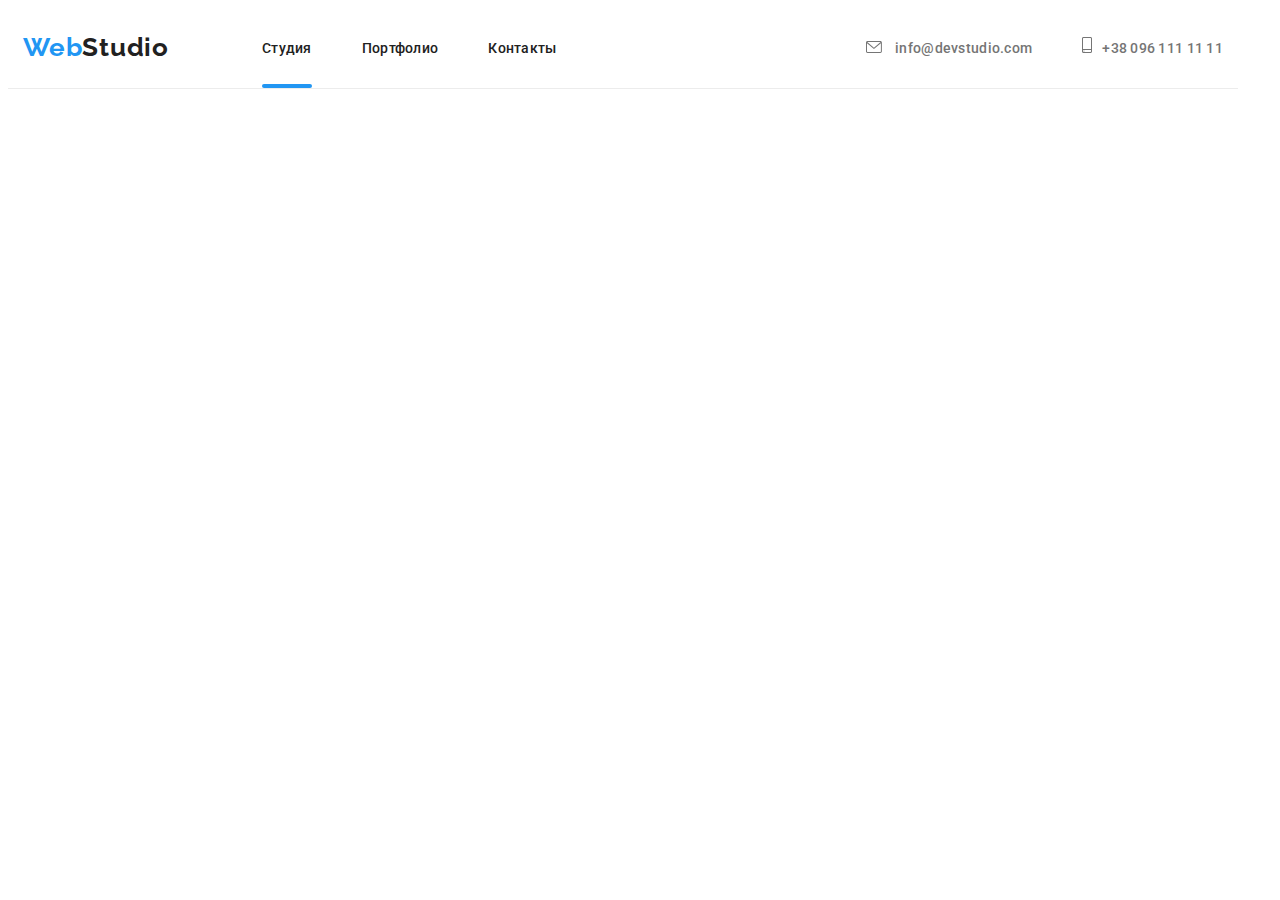
==== index.html @ 52b0031c "add" ====
<!DOCTYPE html>
<html lang="en">
<head>
    <meta charset="UTF-8">
    <meta http-equiv="X-UA-Compatible" content="IE=edge">
    <meta name="viewport" content="width=device-width, initial-scale=1.0">
    <title>Document</title>
    <link rel="preconnect" href="https://fonts.googleapis.com">
    <link rel="preconnect" href="https://fonts.gstatic.com" crossorigin>
    <link href="https://fonts.googleapis.com/css2?family=Raleway:wght@700&family=Roboto:wght@400;500;700;900&display=swap" rel="stylesheet">
    <link rel="stylesheet" href="https://cdnjs.cloudflare.com/ajax/libs/modern-normalize/1.1.0/modern-normalize.min.css" integrity="sha512-wpPYUAdjBVSE4KJnH1VR1HeZfpl1ub8YT/NKx4PuQ5NmX2tKuGu6U/JRp5y+Y8XG2tV+wKQpNHVUX03MfMFn9Q==" crossorigin="anonymous" referrerpolicy="no-referrer" />
    <link rel="stylesheet" href="./css/main.min.css">
</head>
<body>
    <div class="container"></div>
                <!--Шапка-->
    <header class="header">
        <div class="container header-container">
        <nav class="header-nav">
            <a href="./index.html" class="logo header-logo link">
               <span class="web">Web</span>Studio</a> 
            <ul class="list site-nav">
                <li class="site-nav__item">
                    <a class="site-nav__link link current" href="">Студия</a>
                </li>
                <li class="site-nav__item">
                    <a class="site-nav__link link" href="./portfolio.html">Портфолио</a>
                </li>
                <li class="site-nav__item">
                    <a class="site-nav__link link" href="">Контакты</a>
                </li>
            </ul>
        </nav>

<!-- START Mobile menu -->
        <button class="burger-btn" data-menu-open>
            <svg class="burger-icon">
                <use href="./images/sprite.svg#icon-burger-icon"></use>
            </svg>
        </button>

        <div class="mobile-menu" data-menu>
            <button class="close-btn" data-menu-close>
                <svg class="close-btn-icon">
                    <use href="./images/sprite.svg#close-icon"></use>
                </svg>
            </button>

        <div class="mobile-container">
            <div class="mobile">
                <ul class="mobile-menu-nav list">
                    <li class="mobile-menu-nav-item">
                        <a class="mobile-menu-nav-link" href="./index.html">Студия</a>
                    </li>
                    <li class="mobile-menu-nav-item">
                        <a class="mobile-menu-nav-link" href="./portfolio.html">Портфолио</a>
                    </li>
                    <li class="mobile-menu-nav-item">
                        <a class="mobile-menu-nav-link" href="#">Контакты</a>
                    </li>
                </ul>
            </div>

            <div class="mobile-contacts">
                <ul class="mobile-menu-contacts list">
                    <li class="mobile-menu-contacts-item">
                        <a class="mobile-menu-contacts-link" href="tel:+380961111111">+38 096 111 11 11</a>
                    </li>
                    <li class="mobile-menu-contacts-item">
                        <a class="mobile-menu-contacts-link-mail" href="mail:info@devstudio.com">info@devstudio.com</a>
                    </li>
                </ul>

                <ul class="social-mobile list">
                    <li class="social-mobile-item">
                        <a class="social-mobile-link" href="#">Instagram</a>
                    </li>
                    <li class="social-mobile-item">
                        <a class="social-mobile-link" href="#">Twitter</a>
                    </li>
                    <li class="social-mobile-item">
                        <a class="social-mobile-link" href="#">Facebook</a>
                    </li>
                    <li class="social-mobile-item">
                        <a class="social-mobile-link" href="#">LinkedIn</a>
                    </li>
                </ul>
            </div>

        </div>

        </div>
<!-- END Mobile menu -->

            <ul class="list site-nav header-connect">
                <li class="site-nav__item">
                    <a class="header-site__link link" href="info@devstudio.com">
                        <svg class="contact-nav__icon" width="16" height="12">
                            <use href="./images/sprite.svg#icon-envelopehover"></use>
                        </svg> info@devstudio.com
                    </a>
                </li>
                <li class="site-nav__item">
                    <a class="header-tel__link link" href="tel:+380961111111">
                        <svg class="contact-nav__icon" width="10" height="16">
                            <use href="./images/sprite.svg#icon-smartphone"></use>
                        </svg>+38 096 111 11 11
                    </a>
                </li>
            </ul>   
        </div>
    </header>
    <main>
                <!--Заголовок-->
    <!-- <section class="hero">
        <div class="container">
            <h1 class="hero-title">Эффективные решения <br> для вашего бизнеса</h1>
            <button class="button hero-btn" data-modal-open type="button">Заказать услугу</button>
        </div>
        </section> -->
                <!--Описание чем занимаемся-->
    <!-- <section class="about">
        <div class="container">
        <ul class="about-list list">
            <li class="about-item">
                <div class="about-icon">
                    <svg class="about-icons" width="70" height="70">
                        <use
                            href="./images/sprite.svg#icon-antenna">
                        </use>
                    </svg>
                    </div>
                <h3 class="third-title">Внимание к деталям</h3>
                <p class="about-text">Идейные соображения, а также начало повседневной работы по формированию позиции.</p>
            </li>
            <li class="about-item">
                <div class="about-icon">
                    <svg class="about-icons" width="70" height="70">
                        <use
                            href="./images/sprite.svg#icon-clock">
                        </use>
                    </svg>
                    </div>
                <h3 class="third-title">Пунктуальность</h3>
                <p class="about-text">Задача организации, в особенности же рамки и место обучения кадров влечет за собой.</p>
            </li>
            <li class="about-item">
                <div class="about-icon">
                    <svg class="about-icons" width="70" height="70">
                        <use
                            href="./images/sprite.svg#icon-diagram">
                        </use>
                    </svg>
                    </div>
                <h3 class="third-title">Планирование</h3>
                <p class="about-text">Равным образом консультация с широким активом в значительной степени обуславливает.</p>
            </li>
            <li class="about-item">
                <div class="about-icon">
                    <svg class="about-icons" width="70" height="70">
                        <use
                            href="./images/sprite.svg#icon-astronaut">
                        </use>
                    </svg>
                    </div>
                <h3 class="third-title">Современные технологии</h3>
                <p class="about-text">Значимость этих проблем настолько очевидна, что реализация плановых заданий.</p>
            </li>
        </ul>
        </div>
    </section> -->
                <!--Фото чем занимаемся-->
    <!-- <section class="work-foto list">
        <div class="container">
        <h2 class="title">Чем мы занимаемся</h2>
        <ul class="title-list list">
            <li class="title-item">
                <div class="title-text-wrap">
                <img src="./images/img.png" alt="верстка" width="370"/>
                    <p class="title-text">Десктопные приложения</p>
                </div>
            </li>
            <li class="title-item">
                <div class="title-text-wrap">
                <img src="./images/img-1.png" alt="Телефон" width="370"/>
                    <p class="title-text">Мобильные приложения</p>
             </div>
            </li>
            <li class="title-item">
                <div class="title-text-wrap">
                <img src="./images/img-2.png" alt="Палітра" width="370"/>
                    <p class="title-text">Дизайнерские решения</p>
                </div>
            </li>
        </ul>
        </div>
    </section> -->
                <!--Наша команда-->
    <!-- <section class="section-command list">
        <div class="container">
        <h2 class="title-command">Наша команда</h2>
        <ul class="title-list-command list">
            <li class="command-item">
                <img src="./images/foto-Igor.jpg" alt="Igor" width="270"/>
                <div class="command-item-desciption">
                <h3 class="name">Игорь Демьяненко</h3>
                <p class="speciality">Product Designer</p>
                <ul class="command-social list social-list">
                    <li class="social-item">
                        <a href="" class="social-link">
                            <svg class="social-icon" width="20" height="20">
                                <use
                                    href="./images/sprite.svg#icon-instagram">
                                </use>
                            </svg>
                        </a>
                    </li>
                    <li class="social-item">
                        <a href="" class="social-link">
                            <svg class="social-icon" width="20" height="20">
                                <use
                                    href="./images/sprite.svg#icon-twitter">
                                </use>
                            </svg>
                        </a>
                    </li>
                    <li class="social-item">
                        <a href="" class="social-link">
                            <svg class="social-icon" width="20" height="20">
                                <use
                                    href="./images/sprite.svg#icon-facebook">
                                </use>
                            </svg>
                        </a>
                    </li>
                    <li class="social-item">
                        <a href="" class="social-link">
                            <svg class="social-icon" width="20" height="20">
                                <use
                                    href="./images/sprite.svg#icon-linkedin">
                                </use>
                            </svg>
                        </a>
                    </li>
                </ul>
                </div>
            </li>
            <li class="command-item">
                <img src="./images/foto-Olga.jpg" alt="Olga" width="270"/>
                <div class="command-item-desciption">
                <h3 class="name">Ольга Репина</h3>
                <p class="speciality">Frontend Developer</p>
                <ul class="command-social list social-list">
                    <li class="social-item">
                        <a href="" class="social-link">
                            <svg class="social-icon" width="20" height="20">
                                <use
                                    href="./images/sprite.svg#icon-instagram">
                                </use>
                            </svg>
                        </a>
                    </li>
                    <li class="social-item">
                        <a href="" class="social-link">
                            <svg class="social-icon" width="20" height="20">
                                <use
                                    href="./images/sprite.svg#icon-twitter">
                                </use>
                            </svg>
                        </a>
                    </li>
                    <li class="social-item">
                        <a href="" class="social-link">
                            <svg class="social-icon" width="20" height="20">
                                <use
                                    href="./images/sprite.svg#icon-facebook">
                                </use>
                            </svg>
                        </a>
                    </li>
                    <li class="social-item">
                        <a href="" class="social-link">
                            <svg class="social-icon" width="20" height="20">
                                <use
                                    href="./images/sprite.svg#icon-linkedin">
                                </use>
                            </svg>
                        </a>
                    </li>
                </ul>
                </div>
            </li>
            <li class="command-item">
                <img src="./images/foto-Nikolai.jpg" alt="Nikolai" width="270"/>
                <div class="command-item-desciption">
                <h3 class="name">Николай Тарасов</h3>
                <p class="speciality">Marketing</p>
                <ul class="command-social list social-list">
                    <li class="social-item">
                        <a href="" class="social-link">
                            <svg class="social-icon" width="20" height="20">
                                <use
                                    href="./images/sprite.svg#icon-instagram">
                                </use>
                            </svg>
                        </a>
                    </li>
                    <li class="social-item">
                        <a href="" class="social-link">
                            <svg class="social-icon" width="20" height="20">
                                <use
                                    href="./images/sprite.svg#icon-twitter">
                                </use>
                            </svg>
                        </a>
                    </li>
                    <li class="social-item">
                        <a href="" class="social-link">
                            <svg class="social-icon" width="20" height="20">
                                <use
                                    href="./images/sprite.svg#icon-facebook">
                                </use>
                            </svg>
                        </a>
                    </li>
                    <li class="social-item">
                        <a href="" class="social-link">
                            <svg class="social-icon" width="20" height="20">
                                <use
                                    href="./images/sprite.svg#icon-linkedin">
                                </use>
                            </svg>
                        </a>
                    </li>
                </ul>
                </div>
            </li>
            <li class="command-item">
                <img src="./images/foto-Mikhail.jpg" alt="Mikhail" width="270"/>
                <div class="command-item-desciption">
                <h3 class="name">Михаил Ермаков</h3>
                <p class="speciality">UI Designer</p>
                <ul class="command-social list social-list">
                    <li class="social-item">
                        <a href="" class="social-link">
                            <svg class="social-icon" width="20" height="20">
                                <use
                                    href="./images/sprite.svg#icon-instagram">
                                </use>
                            </svg>
                        </a>
                    </li>
                    <li class="social-item">
                        <a href="" class="social-link">
                            <svg class="social-icon" width="20" height="20">
                                <use
                                    href="./images/sprite.svg#icon-twitter">
                                </use>
                            </svg>
                        </a>
                    </li>
                    <li class="social-item">
                        <a href="" class="social-link">
                            <svg class="social-icon" width="20" height="20">
                                <use
                                    href="./images/sprite.svg#icon-facebook">
                                </use>
                            </svg>
                        </a>
                    </li>
                    <li class="social-item">
                        <a href="" class="social-link">
                            <svg class="social-icon" width="20" height="20">
                                <use
                                    href="./images/sprite.svg#icon-linkedin">
                                </use>
                            </svg>
                        </a>
                    </li>
                </ul>
                </div>
            </li>
        </ul>
        </div>
    </section> -->
                <!--Наши клиенты-->
    <!-- <section class="clients">
        <div class="container">
            <h2 class="title-clients">Постоянные клиенты</h2>
            <div class="clients-about">
            <ul class="clients-list list">
                <li class="clients-item">
                    <a href="" class="clients-link">
                        <svg class="clients-icon" width="106" height="60">
                            <use href="./images/sprite.svg#icon-logo"></use>
                        </svg>
                    </a>
                </li>
            </ul>
            <ul class="clients-list list">
                <li class="clients-item">
                    <a href="" class="clients-link">
                        <svg class="clients-icon" width="106" height="60">
                            <use href="./images/sprite.svg#icon-logo1"></use>
                        </svg>
                    </a>
                </li>
            </ul>
            <ul class="clients-list list">
                <li class="clients-item">
                    <a href="" class="clients-link">
                        <svg class="clients-icon" width="106" height="60">
                            <use href="./images/sprite.svg#icon-logo2"></use>
                        </svg>
                    </a>
                </li>
            </ul>
            <ul class="clients-list list">
                <li class="clients-item">
                    <a href="" class="clients-link">
                        <svg class="clients-icon" width="106" height="60">
                            <use href="./images/sprite.svg#icon-logo3"></use>
                        </svg>
                    </a>
                </li>
            </ul>
            <ul class="clients-list list">
                <li class="clients-item">
                    <a href="" class="clients-link">
                        <svg class="clients-icon" width="106" height="60">
                            <use href="./images/sprite.svg#icon-logo4"></use>
                        </svg>
                    </a>
                </li>
            </ul>
            <ul class="clients-list list">
                <li class="clients-item">
                    <a href="" class="clients-link">
                        <svg class="clients-icon" width="106" height="60">
                            <use href="./images/sprite.svg#icon-logo5"></use>
                        </svg>
                    </a>
                </li>
            </ul>   
        </div>
    </section>
    </main>  -->
                <!--footer-->
    <!-- <footer class="footer-class">
<div class="container">
    <div class="footer-container">
        <div class="footer-left">
        <a href="./index.html" class="logo logo-footer link">
        <span class="web">Web</span>Studio</a> 
        <address class="footer-address">г. Киев, пр-т Леси Украинки, 26</address>
        <ul class="footer-list list">
            <li class="footer-item"> <a class="footer-header-site link" href="info@example.com">info@example.com</a></li>
            <li class="footer-item"> <a class="footer-header-tel link" href=" +380991111111"> +38 099 111 11 11</a></li>
        </ul>
        </div>
        <div class="footer-right">
            <h2 class="title-footer-right">присоединяйтесь</h2>
            <ul class="command-social list footer-social-list">
                <li class="footer-social-item">
                    <a href="" class="footer-social-link">
                        <svg class="-footer-social-icon" width="20" height="20">
                            <use
                                href="./images/sprite.svg#icon-instagram-footer">
                            </use>
                        </svg>
                    </a>
                </li>
                <li class="footer-social-item">
                    <a href="" class="footer-social-link">
                        <svg class="footer-social-icon" width="20" height="20">
                            <use
                                href="./images/sprite.svg#icon-twitter-footer">
                            </use>
                        </svg>
                    </a>
                </li>
                <li class="footer-social-item">
                    <a href="" class="footer-social-link">
                        <svg class="footer-social-icon" width="20" height="20">
                            <use
                                href="./images/sprite.svg#icon-facebook-footer">
                            </use>
                        </svg>
                    </a>
                </li>
                <li class="footer-social-item">
                    <a href="" class="footer-social-link">
                        <svg class="footer-social-icon" width="20" height="20">
                            <use
                                href="./images/sprite.svg#icon-linkedin-footer">
                            </use>
                        </svg>
                    </a>
                </li>
            </ul>
        </div>
       
    <div class="subscribe-footer">
        <h2 class="subscribe-tittle">Подпишитесь на рассылку</h2>
        <div class="subscribe-footer-block">
            <form class="subscribe-form" name="e-mail">
            
                <label class="subscribe-label" for="e-mail">
                    <input class="subscribe-input" type="e-mail" name="e-mail" placeholder="E-mail">
                </label>
            
            </form>
            <button type="submit" class="subscribe-button">Подписаться
                <svg class="subscribe-icon" width="24" height="24">
                    <use href="./images/sprite.svg#icon-icon-send"></use>
                </svg>
            </button>
        </div>
    </div>
    </div> 
</div> -->
                <!--modal-->
<!-- </footer>
    <div class="backdrop is-hidden" data-modal>
        <div class="modal">
            <button type="button" class="modal-btn" data-modal-close>
                <svg class="modal-close-icon" width="18" height="18">
                    <use
                        href="./images/sprite.svg#icon-close">
                    </use>
                </svg>
            </button>

    <form action="#" class="modal-form">
        <p class="modal-form-head">Оставьте свои данные, мы вам перезвоним</p>
        <label class="modal-form-field">Имя
            <span class="modal-form-wraper">
                <input type="text" class="modal-form-input" name="user-name"/>
                <svg class="modal-icon" width="18" height="18">
                            <use
                                href="./images/sprite.svg#icon-person-black">
                            </use>
                        </svg>
            </span>
        </label>

        <label class="modal-form-field">Телефон
            <span class="modal-form-wraper">
            <input type="tel" class="modal-form-input" name="user-tel"/>
                <svg class="modal-icon" width="18" height="18">
                            <use
                                href="./images/sprite.svg#icon-phone-black">
                            </use>
                        </svg>
            </span>
        </label>

        <label class="modal-form-field">Почта
            <span class="modal-form-wraper">
            <input type="mail" class="modal-form-input" name="user-mail"/>
                <svg class="modal-icon" width="18" height="18">
                            <use
                                href="./images/sprite.svg#icon-email-black">
                            </use>
                        </svg>
            </span>
        </label>

        <label class="modal-form-field">Комментарий
            <textarea 
                class="modal-form-message" 
                name="user-message"
                placeholder="Введите текст"
            ></textarea>    
        </label>
        <input type="checkbox" id="accept-policy" class="modal-form-checkbox visually-hidden"/>
        <label for="accept-policy" class="modal-form-checkbox-label">Соглашаюсь с рассылкой и принимаю&nbsp;<a href="#" class="modal-form-checkbox-label-one">Условия договора</a></label>

        <button type="submit" class="modal-form-button">Отправить</button>
    </form>
        </div>
    </div> -->
</body>
<script src="./js/menu.js"></script>
<script src="./js/modal.js"></script>
</html>
---- css/main.min.css ----
:root{--primery-text-color: #212121;--second-text-color: #757575;--primary-title-color: #ffffff;--secondary-title-color: #212121;--accent-color: #2196F3}.visually-hidden{position:absolute;white-space:nowrap;width:1px;height:1px;overflow:hidden;border:0;padding:0;clip:rect(0 0 0 0);clip-path:inset(50%);margin:-1px}body{font-family:'Roboto', sans-serif}p,h1,h2,h3,h4,h5,h6{margin:0}ul{margin:0;padding:0}button{cursor:pointer}img{display:block}.list{list-style:none}.link{text-decoration:none}.container{padding-left:15px;padding-right:15px;margin-left:auto;margin-right:auto}@media screen and (min-width: 480px){.container{width:480px}}@media screen and (min-width: 768px){.container{width:768px}}@media screen and (min-width: 1200px){.container{width:1200px}}.modal-btn{border:1px solid rgba(0,0,0,0.1);background-color:transparent;width:30px;height:30px;border-radius:50%;position:absolute;top:8px;right:10px;display:flex;align-items:center;justify-content:center;transition:color 250ms cubic-bezier(0.4, 0, 0.2, 1)}.modal-btn:hover,.modal-btn:focus{color:var(--accent-color)}.social-link{width:100%;height:100%;background-color:var(--primary-title-color);border-radius:50%;display:flex;align-items:center;justify-content:center;transition:background-color 250ms cubic-bezier(0.4, 0, 0.2, 1)}.social-link:hover,.social-link:focus{background-color:var(--accent-color)}.social-icon{fill:#AFB1B8;transition:fill 250ms cubic-bezier(0.4, 0, 0.2, 1)}.social-link:hover .social-icon,.social-link:focus .social-icon{fill:var(--primary-title-color)}.work-foto{padding-bottom:94px}.title{margin-bottom:50px;font-weight:700;font-size:36px;line-height:1.16;text-align:center;letter-spacing:0.03em;color:var(--primery-text-color)}.title-list{display:flex;margin-left:-30px}.title-item{flex-basis:calc(100% / 3 - 30px);margin-left:30px}.title-text-wrap{position:relative}.title-text{display:block;bottom:0;padding:0;padding-top:27px;padding-bottom:27px;width:100%;text-align:center;font-weight:700;font-size:14px;line-height:1.14;letter-spacing:0.03em;text-transform:uppercase;color:var(--primary-title-color);position:absolute;background-color:rgba(47,48,58,0.8)}.backdrop{width:100vw;height:100vh;background-color:rgba(47,48,58,0.4);position:fixed;top:0;transition:opacity 250ms cubic-bezier(0.4, 0, 0.2, 1),visibility 250ms cubic-bezier(0.4, 0, 0.2, 1)}.backdrop.is-hidden .modal{transform:translate(100%);transition:transform 500ms cubic-bezier(0.4, 0, 0.2, 1)}.backdrop.is-hidden{visibility:hidden;opacity:0;pointer-events:none}.modal{position:absolute;width:528px;min-height:581px;background-color:var(--primary-title-color);border-radius:4px;top:50%;left:50%;transform:translate(-50%, -50%);transition:transform 500ms cubic-bezier(0.4, 0, 0.2, 1);padding:40px}.modal-close-icon{fill:currentColor}.modal-form{display:flex;flex-direction:column}.modal-form-head{font-weight:700;font-size:20px;line-height:1.15;text-align:center;letter-spacing:0.03em;color:var(--primery-text-color);margin-bottom:12px}.modal-form-field{font-size:12px;line-height:1.16;letter-spacing:0.01em;color:var(--second-text-color);margin-bottom:10px}.modal-form-wraper{position:relative;display:block;margin-top:4px}.modal-form-input{width:100%;height:40px;padding-left:30px;border:1px solid rgba(33,33,33,0.2);border-radius:4px;transition:border-color 250ms cubic-bezier(0.4, 0, 0.2, 1)}.modal-form-input:focus{outline:none;border-color:var(--accent-color)}.modal-icon{position:absolute;top:50%;left:12px;transform:translateY(-50%);transition:fill 250ms cubic-bezier(0.4, 0, 0.2, 1)}.modal-form-input:focus+.modal-icon{fill:var(--accent-color)}.modal-form-message{width:100%;height:120px;margin-top:4px;padding:12px 16px;border:1px solid rgba(33,33,33,0.2);border-radius:4px;resize:none;transition:border-color 250ms cubic-bezier(0.4, 0, 0.2, 1)}.modal-form-message:focus{outline:none;border-color:var(--accent-color)}.modal-form-checkbox-label{display:flex;align-items:center;justify-content:center;margin-bottom:30px;font-size:14px;line-height:1.71;letter-spacing:0.03em;color:var(--second-text-color)}.modal-form-checkbox-label::before{display:block;content:'';width:15px;height:15px;margin-right:7px;border:2px solid #212121;cursor:pointer;transition:background-color 250ms cubic-bezier(0.4, 0, 0.2, 1)}.modal-form-checkbox:checked+.modal-form-checkbox-label::before{background-color:var(--accent-color);background-image:url(../images/check.svg);background-position:center;background-repeat:no-repeat;background-size:cover}.modal-form-checkbox:focus+.modal-form-checkbox-label::before{border-color:var(--accent-color)}.modal-form-checkbox-label-one{color:var(--accent-color)}.modal-form-button{display:flex;width:200px;height:50px;font-weight:700;font-size:16px;line-height:1.87;align-self:center;align-items:center;justify-content:center;letter-spacing:0.06em;color:var(--primary-title-color);background-color:var(--accent-color);border:none}.header{position:absolute;padding-top:16px;padding-bottom:16px;border-bottom:1px solid #ECECEC}@media screen and (min-width: 768px){.header{padding-top:26px;padding-bottom:26px}}@media screen and (min-width: 1200px){.header{padding-top:24px;padding-bottom:25px}}.header-container{display:flex;align-items:center;justify-content:space-between}.burger-btn{background-color:transparent;cursor:pointer;border:none;padding:0;line-height:0}.burger-btn:focus,.burger-btn:hover{fill:#2196F3}@media screen and (min-width: 768px){.burger-btn{display:none}}.burger-icon{width:40px;height:40px}.mobile-menu{position:fixed;z-index:100;top:0;left:0;width:100vw;height:100vh;padding:48px 40px;background-color:var(--primary-title-color);opacity:0;visibility:hidden;pointer-events:none;transition:opasity 250ms cubic-bezier(0.4, 0, 0.2, 1),visibility 250ms cubic-bezier(0.4, 0, 0.2, 1)}.mobile-menu:hover,.mobile-menu:focus{color:var(--accent-color)}.mobile-menu.is-open{opacity:1;visibility:visible;pointer-events:all}.close-btn{position:absolute;top:10px;right:10px;width:40px;height:40px;background-color:transparent;cursor:pointer;border:none;padding:0;line-height:0}.close-btn-icon{width:40px;height:40px}@media screen and (max-width: 767px){.site-nav{display:none}}@media screen and (max-width: 767px){.header-connect{display:none}}.logo{font-family:Raleway;font-weight:700;font-size:26px;line-height:1.19;letter-spacing:0.03em;color:var(--primery-text-color)}.web{color:var(--accent-color)}.mobile-container{display:flex;flex-direction:column;justify-content:space-between;height:100%}.mobile{display:block}.mobile-menu-nav{margin:0;padding:0}.mobile-menu-nav-item:not(:last-child){margin-bottom:32px}.mobile-menu-nav-link{font-family:Roboto;font-style:normal;font-weight:500;font-size:40px;line-height:1.17;text-align:center;letter-spacing:0.02em;text-decoration:none;color:var(--primery-text-color)}.mobile-menu-nav-link:hover,.mobile-menu-nav-link:focus{color:var(--accent-color)}.mobile-contacts{margin-top:302px}.mobile-menu-contacts{margin-bottom:64px}.mobile-menu-contacts-item:not(:last-child){margin-bottom:32px}.mobile-menu-contacts-link{text-decoration:none;font-weight:500;font-size:34px;line-height:1.17;letter-spacing:0.02em;color:var(--accent-color)}.mobile-menu-contacts-link-mail{text-decoration:none;font-weight:500;font-size:24px;line-height:1.16;letter-spacing:0.02em;color:var(--second-text-color)}.social-mobile{display:flex;flex-wrap:wrap;margin-bottom:48px}.social-mobile-item:not(:last-child){padding-right:10px;border-right:1px solid rgba(33,33,33,0.2)}.social-mobile-item:not(:first-child){padding-left:10px}.social-mobile-link{text-decoration:none;font-weight:500;font-size:18px;line-height:1.22;letter-spacing:0.02em;color:#2196F3}.site-nav__item:not(:last-child){margin-right:50px}.header-logo{margin-right:93px}@media screen and (min-width: 768px){.header-nav{display:flex;align-items:center}}.site-nav{display:flex}.site-nav__link{font-weight:500;font-size:14px;line-height:1.14;letter-spacing:0.02em;color:var(--primery-text-color);transition:color 250ms cubic-bezier(0.4, 0, 0.2, 1);position:relative}.site-nav__link:hover,.site-nav__link:focus{color:var(--accent-color)}.site-nav__link.current::after{content:'';width:100%;position:absolute;height:4px;border-radius:2px;display:block;bottom:-32px;background-color:var(--accent-color)}@media screen and (min-width: 768px){.header-connect{margin-left:auto;align-items:center}}@media screen and (min-width: 768px){.header-site__link{font-weight:500;font-size:14px;line-height:1.14;letter-spacing:0.02em;color:var(--second-text-color);transition:color 250ms cubic-bezier(0.4, 0, 0.2, 1)}.header-site__link:hover,.header-site__link:focus{color:var(--accent-color)}}.contact-nav__icon{fill:currentColor;margin-right:10px;justify-content:center}@media screen and (min-width: 768px){.header-tel__link{font-weight:500;font-size:14px;line-height:1.14;letter-spacing:0.02em;color:var(--second-text-color);transition:color 250ms cubic-bezier(0.4, 0, 0.2, 1)}.header-tel__link:hover,.header-tel__link:focus{color:var(--accent-color)}}.hero{padding-top:200px;padding-bottom:200px;background-color:var(--primery-text-color);background-image:linear-gradient(rgba(47,48,58,0.4), rgba(47,48,58,0.4)),url(../images/hero-bg.jpg);background-repeat:no-repeat;background-size:cover;background-position:center}.hero-title{margin:0 auto;max-width:696;margin-bottom:30px;font-weight:900;font-size:44px;line-height:1.36;letter-spacing:0.06em;text-align:center;text-transform:uppercase;color:var(--primary-title-color)}.hero-btn{display:block;margin:0 auto;background-repeat:4px;margin-top:30;margin-bottom:200;background-color:var(--accent-color)}.button{min-width:200px;height:50px;cursor:pointer;font-family:inherit;font-weight:bold;font-size:16px;line-height:1.87;letter-spacing:0.06em;color:var(--primary-title-color)}.about{padding-top:94px;padding-bottom:94px}.third-title{max-width:270px;font-weight:700;font-size:14px;line-height:1.14;letter-spacing:0.03em;text-transform:uppercase;color:var(--primery-text-color)}.about-list{display:flex;margin-left:-30px}.about-item{flex-basis:calc(100% / 4 - 30);margin-left:30px}.about-text{margin-top:10px;min-width:270px;font-size:14px;line-height:1.71;letter-spacing:0.03em;color:var(--second-text-color)}.about-icon{display:flex;align-items:center;justify-content:center;width:270px;height:120px;margin-bottom:30px;border-radius:4px;background-color:#F5F4FA}.about-icons:last-child{margin-right:0}.about-icons{margin-right:30px;justify-content:center;transition:fill 250ms linear}.about-icons:hover,.about-icons:focus{fill:var(--accent-color)}.section-command{padding-top:94px;padding-bottom:94px;background-color:#F5F4FA}.title-command{margin-bottom:50px;font-weight:700;font-size:36px;line-height:1.16;text-align:center;letter-spacing:0.03em;color:var(--primery-text-color)}.title-list-command{display:flex;margin-left:-30px}.command-item{flex-basis:calc(100% / 4 -30px);margin-left:30px;background-color:var(--primary-title-color);box-shadow:0px 1px 3px rgba(0,0,0,0.12),0px 1px 1px rgba(0,0,0,0.14),0px 2px 1px rgba(0,0,0,0.2)}.name{font-weight:500;font-size:16px;line-height:1.19;letter-spacing:0.03em;color:var(--primery-text-color);margin-bottom:10px}.command-item-desciption{padding-top:30px;padding-bottom:30px;text-align:center}.speciality{padding-top:8px;margin-bottom:16px;font-size:16px;line-height:1.19;letter-spacing:0.03em;color:var(--second-text-color)}.social-list{display:flex;justify-content:center}.social-item{width:44px;height:44px;margin-right:10px}.social-item:last-child{margin-right:0}.clients{padding-top:94px;padding-bottom:94px}.title-clients{margin-bottom:50px;font-weight:700;font-size:36px;line-height:1.16;text-align:center;letter-spacing:0.03em;color:var(--primery-text-color)}.clients-list{width:170px;height:92px;margin-right:30px}.clients-list:last-child{margin-right:0}.clients-about{display:flex;align-items:center;justify-content:center}.clients-item{background-position:center;background-repeat:no-repeat;border:1px solid #AFB1B8;border-radius:4px;height:92px}.clients-item:hover,.clients-item:focus{border-color:var(--accent-color)}.clients-link{width:100%;height:100%;display:flex;align-items:center;justify-content:center;transition:background-color 250ms cubic-bezier(0.4, 0, 0.2, 1)}.clients-link:hover,.clients-link:focus{color:var(--accent-color)}.clients-icon{fill:#AFB1B8;transition:fill 250ms cubic-bezier(0.4, 0, 0.2, 1)}.clients-link:hover .clients-icon,.clients-link:focus .clients-icon{fill:var(--accent-color)}.footer-class{padding-top:60px;padding-bottom:60px;background-color:#2F303A}.logo-footer{display:block;margin-bottom:20px;color:var(--primary-title-color)}.footer-address{margin-bottom:9px;font-style:normal;font-size:14px;line-height:1.71;letter-spacing:0.03em;color:var(--primary-title-color)}.footer-list{font-size:14px;line-height:1.71;letter-spacing:0.03em;color:rgba(255,255,255,0.6)}.footer-item{margin-bottom:9px}.footer-header-site{font-size:14px;line-height:1.71;letter-spacing:0.03em;color:rgba(255,255,255,0.6);transition:color 250ms cubic-bezier(0.4, 0, 0.2, 1)}.footer-header-site:hover,.footer-header-site:focus{color:var(--accent-color)}.footer-header-tel{font-size:14px;line-height:1.71;letter-spacing:0.03em;color:rgba(255,255,255,0.6);transition:color 250ms cubic-bezier(0.4, 0, 0.2, 1)}.footer-header-tel:hover,.footer-header-tel:focus{color:var(--accent-color)}.footer-container{display:flex;align-items:baseline}.footer-right{padding-left:70px}.title-footer-right{padding-bottom:20px;font-weight:700;font-size:14px;line-height:1.14;letter-spacing:0.03em;text-transform:uppercase;color:var(--primary-title-color)}.footer-social-list{display:flex;justify-content:center}.footer-social-item{width:44px;height:44px;margin-right:10px}.footer-social-item:last-child{margin-right:0}.footer-social-icon{fill:var(--primary-title-color);transition:fill 250ms cubic-bezier(0.4, 0, 0.2, 1)}.footer-social-link:hover .footer-social-icon,.footer-social-link:focus .footer-social-icon{fill:var(--primary-title-color)}.footer-social-link{width:100%;height:100%;background-color:rgba(255,255,255,0.1);border-radius:50%;display:flex;align-items:center;justify-content:center;transition:background-color 250ms cubic-bezier(0.4, 0, 0.2, 1)}.footer-social-link:hover,.footer-social-link:focus{background-color:var(--accent-color)}.subscribe-tittle{margin-bottom:20px;font-weight:700;font-size:14px;line-height:1.14;letter-spacing:0.03em;text-transform:uppercase;color:var(--primary-title-color)}.subscribe-footer{margin-left:93px}.subscribe-footer-block{display:flex}.subscribe-form{margin-right:12px}.subscribe-input{width:358px;height:50px;display:inline-block;padding:15px 0 15px 15px;border:1px solid rgba(255,255,255,0.3);border-radius:4px;background-color:inherit;color:var(--primary-title-color)}.subscribe-button{display:flex;align-items:center;min-width:200px;height:50px;padding:10px 32px;border-radius:4px;border-color:transparent;font-size:16px;line-height:1.9;letter-spacing:0.06em;color:var(--primary-title-color);background-color:var(--accent-color);cursor:pointer;box-shadow:0px 4px 4px rgba(0,0,0,0.15)}.subscribe-icon{margin-left:10px}.visually{padding-top:94px;padding-bottom:94px}.visually-list{padding-bottom:50px;display:flex;margin-left:-8px;justify-content:center}.visually-btn{padding-top:6px;padding-bottom:6px;padding-right:22px;padding-left:22px;border:none;text-align:center;font-weight:500;font-size:16px;line-height:1.62;letter-spacing:0.03em;color:var(--primery-text-color);transition:color 250ms cubic-bezier(0.4, 0, 0.2, 1),background-color 250ms cubic-bezier(0.4, 0, 0.2, 1)}.visually-btn:hover,.visually-btn:focus{color:var(--primary-title-color);background-color:var(--accent-color)}.visually-item{flex-basis:calc(100% / 5 -8px);margin-left:8px}.hidden-list{display:flex;flex-wrap:wrap;margin-left:-30px;margin-bottom:-30px;font-weight:700;font-size:18px;line-height:2;letter-spacing:0.06em;color:var(--primery-text-color)}.hiden-item{flex-basis:calc(100% 9 -30px);margin-left:30px;margin-bottom:30px}.hiden-item:hover .hiden-picture-text{transform:translateY(0)}.hiden-about{padding-top:20px;padding-bottom:20px;padding-left:24px;padding-right:24px;border:1px solid #EEEEEE}.hidden-lines{font-weight:700;font-size:18px;line-height:2;letter-spacing:0.06em;color:var(--primery-text-color)}.hidden-text{padding-top:4px;font-weight:normal;font-size:16px;line-height:1.87;letter-spacing:0.03em;color:var(--second-text-color)}.hiden-link{display:block;color:var(--primery-text-color);text-decoration:none;transition:box-shadow 250ms cubic-bezier(0.4, 0, 0.2, 1)}.hiden-link:hover,.hiden-link:focus{box-shadow:0px 1px 1px rgba(0,0,0,0.12),0px 4px 4px rgba(0,0,0,0.06),1px 4px 6px rgba(0,0,0,0.16)}.hiden-item-wrap{position:relative;overflow:hidden}.hiden-picture-text{position:absolute;top:0;left:0;color:var(--primary-title-color);line-height:1.56;background-color:rgba(33,150,243,0.9);padding:63px 40px;height:100%;transform:translateY(100%);transition:transform 250ms cubic-bezier(0.4, 0, 0.2, 1)}
/*# sourceMappingURL=main.min.css.map */
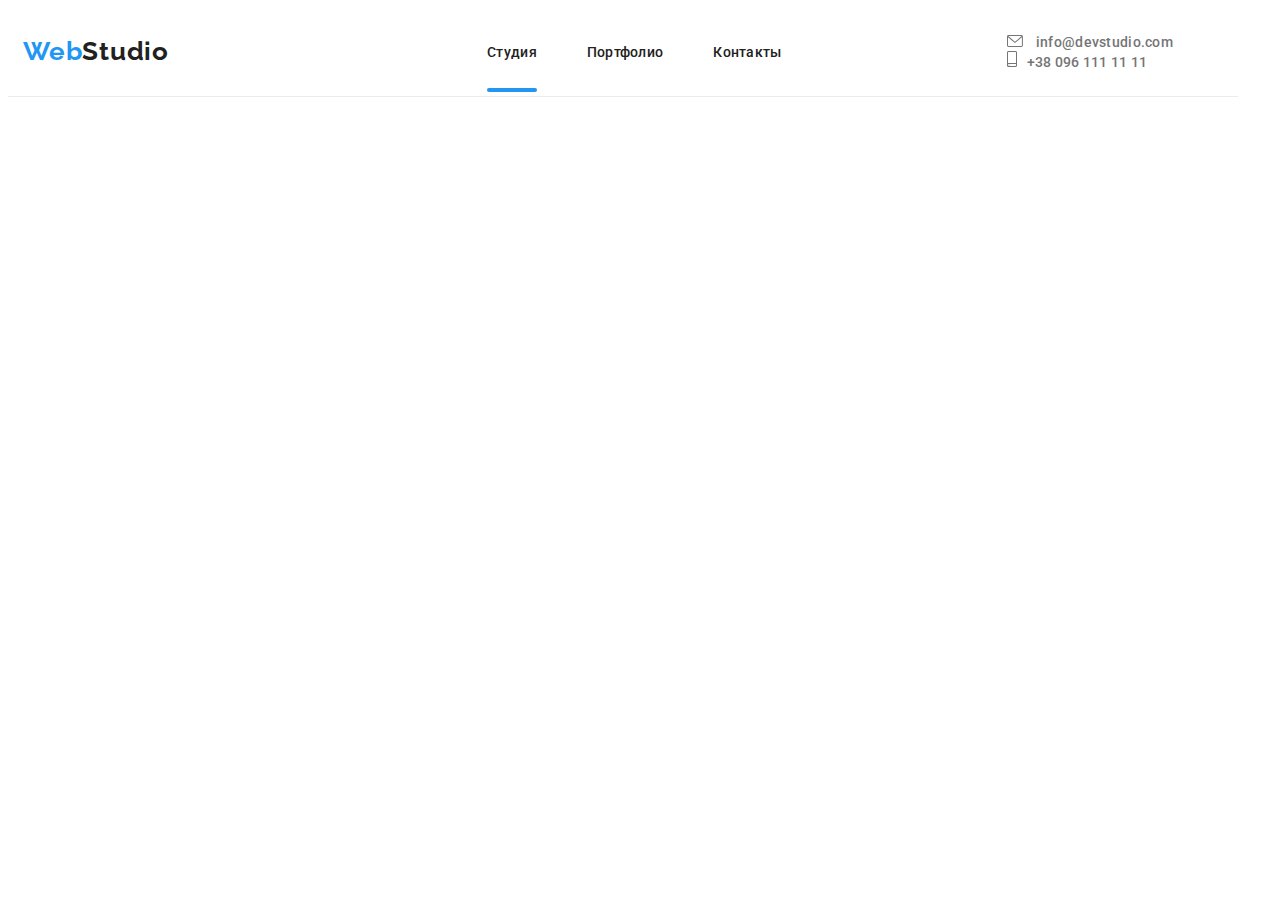
==== commit 93bb4547: "add" ====
--- a/index.html
+++ b/index.html
@@ -16,9 +16,9 @@
                 <!--Шапка-->
     <header class="header">
         <div class="container header-container">
-        <nav class="header-nav">
             <a href="./index.html" class="logo header-logo link">
                <span class="web">Web</span>Studio</a> 
+        <nav class="header-nav">
             <ul class="list site-nav">
                 <li class="site-nav__item">
                     <a class="site-nav__link link current" href="">Студия</a>
@@ -92,15 +92,15 @@
         </div>
 <!-- END Mobile menu -->
 
-            <ul class="list site-nav header-connect">
-                <li class="site-nav__item">
+            <ul class="list header-connect">
+                <li class="site-nav__item header-connect-item">
                     <a class="header-site__link link" href="info@devstudio.com">
                         <svg class="contact-nav__icon" width="16" height="12">
                             <use href="./images/sprite.svg#icon-envelopehover"></use>
                         </svg> info@devstudio.com
                     </a>
                 </li>
-                <li class="site-nav__item">
+                <li class="site-nav__item header-connect-item">
                     <a class="header-tel__link link" href="tel:+380961111111">
                         <svg class="contact-nav__icon" width="10" height="16">
                             <use href="./images/sprite.svg#icon-smartphone"></use>
--- a/css/main.min.css
+++ b/css/main.min.css
@@ -1,2 +1,2 @@
-:root{--primery-text-color: #212121;--second-text-color: #757575;--primary-title-color: #ffffff;--secondary-title-color: #212121;--accent-color: #2196F3}.visually-hidden{position:absolute;white-space:nowrap;width:1px;height:1px;overflow:hidden;border:0;padding:0;clip:rect(0 0 0 0);clip-path:inset(50%);margin:-1px}body{font-family:'Roboto', sans-serif}p,h1,h2,h3,h4,h5,h6{margin:0}ul{margin:0;padding:0}button{cursor:pointer}img{display:block}.list{list-style:none}.link{text-decoration:none}.container{padding-left:15px;padding-right:15px;margin-left:auto;margin-right:auto}@media screen and (min-width: 480px){.container{width:480px}}@media screen and (min-width: 768px){.container{width:768px}}@media screen and (min-width: 1200px){.container{width:1200px}}.modal-btn{border:1px solid rgba(0,0,0,0.1);background-color:transparent;width:30px;height:30px;border-radius:50%;position:absolute;top:8px;right:10px;display:flex;align-items:center;justify-content:center;transition:color 250ms cubic-bezier(0.4, 0, 0.2, 1)}.modal-btn:hover,.modal-btn:focus{color:var(--accent-color)}.social-link{width:100%;height:100%;background-color:var(--primary-title-color);border-radius:50%;display:flex;align-items:center;justify-content:center;transition:background-color 250ms cubic-bezier(0.4, 0, 0.2, 1)}.social-link:hover,.social-link:focus{background-color:var(--accent-color)}.social-icon{fill:#AFB1B8;transition:fill 250ms cubic-bezier(0.4, 0, 0.2, 1)}.social-link:hover .social-icon,.social-link:focus .social-icon{fill:var(--primary-title-color)}.work-foto{padding-bottom:94px}.title{margin-bottom:50px;font-weight:700;font-size:36px;line-height:1.16;text-align:center;letter-spacing:0.03em;color:var(--primery-text-color)}.title-list{display:flex;margin-left:-30px}.title-item{flex-basis:calc(100% / 3 - 30px);margin-left:30px}.title-text-wrap{position:relative}.title-text{display:block;bottom:0;padding:0;padding-top:27px;padding-bottom:27px;width:100%;text-align:center;font-weight:700;font-size:14px;line-height:1.14;letter-spacing:0.03em;text-transform:uppercase;color:var(--primary-title-color);position:absolute;background-color:rgba(47,48,58,0.8)}.backdrop{width:100vw;height:100vh;background-color:rgba(47,48,58,0.4);position:fixed;top:0;transition:opacity 250ms cubic-bezier(0.4, 0, 0.2, 1),visibility 250ms cubic-bezier(0.4, 0, 0.2, 1)}.backdrop.is-hidden .modal{transform:translate(100%);transition:transform 500ms cubic-bezier(0.4, 0, 0.2, 1)}.backdrop.is-hidden{visibility:hidden;opacity:0;pointer-events:none}.modal{position:absolute;width:528px;min-height:581px;background-color:var(--primary-title-color);border-radius:4px;top:50%;left:50%;transform:translate(-50%, -50%);transition:transform 500ms cubic-bezier(0.4, 0, 0.2, 1);padding:40px}.modal-close-icon{fill:currentColor}.modal-form{display:flex;flex-direction:column}.modal-form-head{font-weight:700;font-size:20px;line-height:1.15;text-align:center;letter-spacing:0.03em;color:var(--primery-text-color);margin-bottom:12px}.modal-form-field{font-size:12px;line-height:1.16;letter-spacing:0.01em;color:var(--second-text-color);margin-bottom:10px}.modal-form-wraper{position:relative;display:block;margin-top:4px}.modal-form-input{width:100%;height:40px;padding-left:30px;border:1px solid rgba(33,33,33,0.2);border-radius:4px;transition:border-color 250ms cubic-bezier(0.4, 0, 0.2, 1)}.modal-form-input:focus{outline:none;border-color:var(--accent-color)}.modal-icon{position:absolute;top:50%;left:12px;transform:translateY(-50%);transition:fill 250ms cubic-bezier(0.4, 0, 0.2, 1)}.modal-form-input:focus+.modal-icon{fill:var(--accent-color)}.modal-form-message{width:100%;height:120px;margin-top:4px;padding:12px 16px;border:1px solid rgba(33,33,33,0.2);border-radius:4px;resize:none;transition:border-color 250ms cubic-bezier(0.4, 0, 0.2, 1)}.modal-form-message:focus{outline:none;border-color:var(--accent-color)}.modal-form-checkbox-label{display:flex;align-items:center;justify-content:center;margin-bottom:30px;font-size:14px;line-height:1.71;letter-spacing:0.03em;color:var(--second-text-color)}.modal-form-checkbox-label::before{display:block;content:'';width:15px;height:15px;margin-right:7px;border:2px solid #212121;cursor:pointer;transition:background-color 250ms cubic-bezier(0.4, 0, 0.2, 1)}.modal-form-checkbox:checked+.modal-form-checkbox-label::before{background-color:var(--accent-color);background-image:url(../images/check.svg);background-position:center;background-repeat:no-repeat;background-size:cover}.modal-form-checkbox:focus+.modal-form-checkbox-label::before{border-color:var(--accent-color)}.modal-form-checkbox-label-one{color:var(--accent-color)}.modal-form-button{display:flex;width:200px;height:50px;font-weight:700;font-size:16px;line-height:1.87;align-self:center;align-items:center;justify-content:center;letter-spacing:0.06em;color:var(--primary-title-color);background-color:var(--accent-color);border:none}.header{position:absolute;padding-top:16px;padding-bottom:16px;border-bottom:1px solid #ECECEC}@media screen and (min-width: 768px){.header{padding-top:26px;padding-bottom:26px}}@media screen and (min-width: 1200px){.header{padding-top:24px;padding-bottom:25px}}.header-container{display:flex;align-items:center;justify-content:space-between}.burger-btn{background-color:transparent;cursor:pointer;border:none;padding:0;line-height:0}.burger-btn:focus,.burger-btn:hover{fill:#2196F3}@media screen and (min-width: 768px){.burger-btn{display:none}}.burger-icon{width:40px;height:40px}.mobile-menu{position:fixed;z-index:100;top:0;left:0;width:100vw;height:100vh;padding:48px 40px;background-color:var(--primary-title-color);opacity:0;visibility:hidden;pointer-events:none;transition:opasity 250ms cubic-bezier(0.4, 0, 0.2, 1),visibility 250ms cubic-bezier(0.4, 0, 0.2, 1)}.mobile-menu:hover,.mobile-menu:focus{color:var(--accent-color)}.mobile-menu.is-open{opacity:1;visibility:visible;pointer-events:all}.close-btn{position:absolute;top:10px;right:10px;width:40px;height:40px;background-color:transparent;cursor:pointer;border:none;padding:0;line-height:0}.close-btn-icon{width:40px;height:40px}@media screen and (max-width: 767px){.site-nav{display:none}}@media screen and (max-width: 767px){.header-connect{display:none}}.logo{font-family:Raleway;font-weight:700;font-size:26px;line-height:1.19;letter-spacing:0.03em;color:var(--primery-text-color)}.web{color:var(--accent-color)}.mobile-container{display:flex;flex-direction:column;justify-content:space-between;height:100%}.mobile{display:block}.mobile-menu-nav{margin:0;padding:0}.mobile-menu-nav-item:not(:last-child){margin-bottom:32px}.mobile-menu-nav-link{font-family:Roboto;font-style:normal;font-weight:500;font-size:40px;line-height:1.17;text-align:center;letter-spacing:0.02em;text-decoration:none;color:var(--primery-text-color)}.mobile-menu-nav-link:hover,.mobile-menu-nav-link:focus{color:var(--accent-color)}.mobile-contacts{margin-top:302px}.mobile-menu-contacts{margin-bottom:64px}.mobile-menu-contacts-item:not(:last-child){margin-bottom:32px}.mobile-menu-contacts-link{text-decoration:none;font-weight:500;font-size:34px;line-height:1.17;letter-spacing:0.02em;color:var(--accent-color)}.mobile-menu-contacts-link-mail{text-decoration:none;font-weight:500;font-size:24px;line-height:1.16;letter-spacing:0.02em;color:var(--second-text-color)}.social-mobile{display:flex;flex-wrap:wrap;margin-bottom:48px}.social-mobile-item:not(:last-child){padding-right:10px;border-right:1px solid rgba(33,33,33,0.2)}.social-mobile-item:not(:first-child){padding-left:10px}.social-mobile-link{text-decoration:none;font-weight:500;font-size:18px;line-height:1.22;letter-spacing:0.02em;color:#2196F3}.site-nav__item:not(:last-child){margin-right:50px}.header-logo{margin-right:93px}@media screen and (min-width: 768px){.header-nav{display:flex;align-items:center}}.site-nav{display:flex}.site-nav__link{font-weight:500;font-size:14px;line-height:1.14;letter-spacing:0.02em;color:var(--primery-text-color);transition:color 250ms cubic-bezier(0.4, 0, 0.2, 1);position:relative}.site-nav__link:hover,.site-nav__link:focus{color:var(--accent-color)}.site-nav__link.current::after{content:'';width:100%;position:absolute;height:4px;border-radius:2px;display:block;bottom:-32px;background-color:var(--accent-color)}@media screen and (min-width: 768px){.header-connect{margin-left:auto;align-items:center}}@media screen and (min-width: 768px){.header-site__link{font-weight:500;font-size:14px;line-height:1.14;letter-spacing:0.02em;color:var(--second-text-color);transition:color 250ms cubic-bezier(0.4, 0, 0.2, 1)}.header-site__link:hover,.header-site__link:focus{color:var(--accent-color)}}.contact-nav__icon{fill:currentColor;margin-right:10px;justify-content:center}@media screen and (min-width: 768px){.header-tel__link{font-weight:500;font-size:14px;line-height:1.14;letter-spacing:0.02em;color:var(--second-text-color);transition:color 250ms cubic-bezier(0.4, 0, 0.2, 1)}.header-tel__link:hover,.header-tel__link:focus{color:var(--accent-color)}}.hero{padding-top:200px;padding-bottom:200px;background-color:var(--primery-text-color);background-image:linear-gradient(rgba(47,48,58,0.4), rgba(47,48,58,0.4)),url(../images/hero-bg.jpg);background-repeat:no-repeat;background-size:cover;background-position:center}.hero-title{margin:0 auto;max-width:696;margin-bottom:30px;font-weight:900;font-size:44px;line-height:1.36;letter-spacing:0.06em;text-align:center;text-transform:uppercase;color:var(--primary-title-color)}.hero-btn{display:block;margin:0 auto;background-repeat:4px;margin-top:30;margin-bottom:200;background-color:var(--accent-color)}.button{min-width:200px;height:50px;cursor:pointer;font-family:inherit;font-weight:bold;font-size:16px;line-height:1.87;letter-spacing:0.06em;color:var(--primary-title-color)}.about{padding-top:94px;padding-bottom:94px}.third-title{max-width:270px;font-weight:700;font-size:14px;line-height:1.14;letter-spacing:0.03em;text-transform:uppercase;color:var(--primery-text-color)}.about-list{display:flex;margin-left:-30px}.about-item{flex-basis:calc(100% / 4 - 30);margin-left:30px}.about-text{margin-top:10px;min-width:270px;font-size:14px;line-height:1.71;letter-spacing:0.03em;color:var(--second-text-color)}.about-icon{display:flex;align-items:center;justify-content:center;width:270px;height:120px;margin-bottom:30px;border-radius:4px;background-color:#F5F4FA}.about-icons:last-child{margin-right:0}.about-icons{margin-right:30px;justify-content:center;transition:fill 250ms linear}.about-icons:hover,.about-icons:focus{fill:var(--accent-color)}.section-command{padding-top:94px;padding-bottom:94px;background-color:#F5F4FA}.title-command{margin-bottom:50px;font-weight:700;font-size:36px;line-height:1.16;text-align:center;letter-spacing:0.03em;color:var(--primery-text-color)}.title-list-command{display:flex;margin-left:-30px}.command-item{flex-basis:calc(100% / 4 -30px);margin-left:30px;background-color:var(--primary-title-color);box-shadow:0px 1px 3px rgba(0,0,0,0.12),0px 1px 1px rgba(0,0,0,0.14),0px 2px 1px rgba(0,0,0,0.2)}.name{font-weight:500;font-size:16px;line-height:1.19;letter-spacing:0.03em;color:var(--primery-text-color);margin-bottom:10px}.command-item-desciption{padding-top:30px;padding-bottom:30px;text-align:center}.speciality{padding-top:8px;margin-bottom:16px;font-size:16px;line-height:1.19;letter-spacing:0.03em;color:var(--second-text-color)}.social-list{display:flex;justify-content:center}.social-item{width:44px;height:44px;margin-right:10px}.social-item:last-child{margin-right:0}.clients{padding-top:94px;padding-bottom:94px}.title-clients{margin-bottom:50px;font-weight:700;font-size:36px;line-height:1.16;text-align:center;letter-spacing:0.03em;color:var(--primery-text-color)}.clients-list{width:170px;height:92px;margin-right:30px}.clients-list:last-child{margin-right:0}.clients-about{display:flex;align-items:center;justify-content:center}.clients-item{background-position:center;background-repeat:no-repeat;border:1px solid #AFB1B8;border-radius:4px;height:92px}.clients-item:hover,.clients-item:focus{border-color:var(--accent-color)}.clients-link{width:100%;height:100%;display:flex;align-items:center;justify-content:center;transition:background-color 250ms cubic-bezier(0.4, 0, 0.2, 1)}.clients-link:hover,.clients-link:focus{color:var(--accent-color)}.clients-icon{fill:#AFB1B8;transition:fill 250ms cubic-bezier(0.4, 0, 0.2, 1)}.clients-link:hover .clients-icon,.clients-link:focus .clients-icon{fill:var(--accent-color)}.footer-class{padding-top:60px;padding-bottom:60px;background-color:#2F303A}.logo-footer{display:block;margin-bottom:20px;color:var(--primary-title-color)}.footer-address{margin-bottom:9px;font-style:normal;font-size:14px;line-height:1.71;letter-spacing:0.03em;color:var(--primary-title-color)}.footer-list{font-size:14px;line-height:1.71;letter-spacing:0.03em;color:rgba(255,255,255,0.6)}.footer-item{margin-bottom:9px}.footer-header-site{font-size:14px;line-height:1.71;letter-spacing:0.03em;color:rgba(255,255,255,0.6);transition:color 250ms cubic-bezier(0.4, 0, 0.2, 1)}.footer-header-site:hover,.footer-header-site:focus{color:var(--accent-color)}.footer-header-tel{font-size:14px;line-height:1.71;letter-spacing:0.03em;color:rgba(255,255,255,0.6);transition:color 250ms cubic-bezier(0.4, 0, 0.2, 1)}.footer-header-tel:hover,.footer-header-tel:focus{color:var(--accent-color)}.footer-container{display:flex;align-items:baseline}.footer-right{padding-left:70px}.title-footer-right{padding-bottom:20px;font-weight:700;font-size:14px;line-height:1.14;letter-spacing:0.03em;text-transform:uppercase;color:var(--primary-title-color)}.footer-social-list{display:flex;justify-content:center}.footer-social-item{width:44px;height:44px;margin-right:10px}.footer-social-item:last-child{margin-right:0}.footer-social-icon{fill:var(--primary-title-color);transition:fill 250ms cubic-bezier(0.4, 0, 0.2, 1)}.footer-social-link:hover .footer-social-icon,.footer-social-link:focus .footer-social-icon{fill:var(--primary-title-color)}.footer-social-link{width:100%;height:100%;background-color:rgba(255,255,255,0.1);border-radius:50%;display:flex;align-items:center;justify-content:center;transition:background-color 250ms cubic-bezier(0.4, 0, 0.2, 1)}.footer-social-link:hover,.footer-social-link:focus{background-color:var(--accent-color)}.subscribe-tittle{margin-bottom:20px;font-weight:700;font-size:14px;line-height:1.14;letter-spacing:0.03em;text-transform:uppercase;color:var(--primary-title-color)}.subscribe-footer{margin-left:93px}.subscribe-footer-block{display:flex}.subscribe-form{margin-right:12px}.subscribe-input{width:358px;height:50px;display:inline-block;padding:15px 0 15px 15px;border:1px solid rgba(255,255,255,0.3);border-radius:4px;background-color:inherit;color:var(--primary-title-color)}.subscribe-button{display:flex;align-items:center;min-width:200px;height:50px;padding:10px 32px;border-radius:4px;border-color:transparent;font-size:16px;line-height:1.9;letter-spacing:0.06em;color:var(--primary-title-color);background-color:var(--accent-color);cursor:pointer;box-shadow:0px 4px 4px rgba(0,0,0,0.15)}.subscribe-icon{margin-left:10px}.visually{padding-top:94px;padding-bottom:94px}.visually-list{padding-bottom:50px;display:flex;margin-left:-8px;justify-content:center}.visually-btn{padding-top:6px;padding-bottom:6px;padding-right:22px;padding-left:22px;border:none;text-align:center;font-weight:500;font-size:16px;line-height:1.62;letter-spacing:0.03em;color:var(--primery-text-color);transition:color 250ms cubic-bezier(0.4, 0, 0.2, 1),background-color 250ms cubic-bezier(0.4, 0, 0.2, 1)}.visually-btn:hover,.visually-btn:focus{color:var(--primary-title-color);background-color:var(--accent-color)}.visually-item{flex-basis:calc(100% / 5 -8px);margin-left:8px}.hidden-list{display:flex;flex-wrap:wrap;margin-left:-30px;margin-bottom:-30px;font-weight:700;font-size:18px;line-height:2;letter-spacing:0.06em;color:var(--primery-text-color)}.hiden-item{flex-basis:calc(100% 9 -30px);margin-left:30px;margin-bottom:30px}.hiden-item:hover .hiden-picture-text{transform:translateY(0)}.hiden-about{padding-top:20px;padding-bottom:20px;padding-left:24px;padding-right:24px;border:1px solid #EEEEEE}.hidden-lines{font-weight:700;font-size:18px;line-height:2;letter-spacing:0.06em;color:var(--primery-text-color)}.hidden-text{padding-top:4px;font-weight:normal;font-size:16px;line-height:1.87;letter-spacing:0.03em;color:var(--second-text-color)}.hiden-link{display:block;color:var(--primery-text-color);text-decoration:none;transition:box-shadow 250ms cubic-bezier(0.4, 0, 0.2, 1)}.hiden-link:hover,.hiden-link:focus{box-shadow:0px 1px 1px rgba(0,0,0,0.12),0px 4px 4px rgba(0,0,0,0.06),1px 4px 6px rgba(0,0,0,0.16)}.hiden-item-wrap{position:relative;overflow:hidden}.hiden-picture-text{position:absolute;top:0;left:0;color:var(--primary-title-color);line-height:1.56;background-color:rgba(33,150,243,0.9);padding:63px 40px;height:100%;transform:translateY(100%);transition:transform 250ms cubic-bezier(0.4, 0, 0.2, 1)}
+:root{--primery-text-color: #212121;--second-text-color: #757575;--primary-title-color: #ffffff;--secondary-title-color: #212121;--accent-color: #2196F3}.visually-hidden{position:absolute;white-space:nowrap;width:1px;height:1px;overflow:hidden;border:0;padding:0;clip:rect(0 0 0 0);clip-path:inset(50%);margin:-1px}body{font-family:'Roboto', sans-serif}p,h1,h2,h3,h4,h5,h6{margin:0}ul{margin:0;padding:0}button{cursor:pointer}img{display:block}.list{list-style:none}.link{text-decoration:none}.container{padding-left:15px;padding-right:15px;margin-left:auto;margin-right:auto}@media screen and (min-width: 480px){.container{width:480px}}@media screen and (min-width: 768px){.container{width:768px}}@media screen and (min-width: 1200px){.container{width:1200px}}.modal-btn{border:1px solid rgba(0,0,0,0.1);background-color:transparent;width:30px;height:30px;border-radius:50%;position:absolute;top:8px;right:10px;display:flex;align-items:center;justify-content:center;transition:color 250ms cubic-bezier(0.4, 0, 0.2, 1)}.modal-btn:hover,.modal-btn:focus{color:var(--accent-color)}.social-link{width:100%;height:100%;background-color:var(--primary-title-color);border-radius:50%;display:flex;align-items:center;justify-content:center;transition:background-color 250ms cubic-bezier(0.4, 0, 0.2, 1)}.social-link:hover,.social-link:focus{background-color:var(--accent-color)}.social-icon{fill:#AFB1B8;transition:fill 250ms cubic-bezier(0.4, 0, 0.2, 1)}.social-link:hover .social-icon,.social-link:focus .social-icon{fill:var(--primary-title-color)}.work-foto{padding-bottom:94px}.title{margin-bottom:50px;font-weight:700;font-size:36px;line-height:1.16;text-align:center;letter-spacing:0.03em;color:var(--primery-text-color)}.title-list{display:flex;margin-left:-30px}.title-item{flex-basis:calc(100% / 3 - 30px);margin-left:30px}.title-text-wrap{position:relative}.title-text{display:block;bottom:0;padding:0;padding-top:27px;padding-bottom:27px;width:100%;text-align:center;font-weight:700;font-size:14px;line-height:1.14;letter-spacing:0.03em;text-transform:uppercase;color:var(--primary-title-color);position:absolute;background-color:rgba(47,48,58,0.8)}.backdrop{width:100vw;height:100vh;background-color:rgba(47,48,58,0.4);position:fixed;top:0;transition:opacity 250ms cubic-bezier(0.4, 0, 0.2, 1),visibility 250ms cubic-bezier(0.4, 0, 0.2, 1)}.backdrop.is-hidden .modal{transform:translate(100%);transition:transform 500ms cubic-bezier(0.4, 0, 0.2, 1)}.backdrop.is-hidden{visibility:hidden;opacity:0;pointer-events:none}.modal{position:absolute;width:528px;min-height:581px;background-color:var(--primary-title-color);border-radius:4px;top:50%;left:50%;transform:translate(-50%, -50%);transition:transform 500ms cubic-bezier(0.4, 0, 0.2, 1);padding:40px}.modal-close-icon{fill:currentColor}.modal-form{display:flex;flex-direction:column}.modal-form-head{font-weight:700;font-size:20px;line-height:1.15;text-align:center;letter-spacing:0.03em;color:var(--primery-text-color);margin-bottom:12px}.modal-form-field{font-size:12px;line-height:1.16;letter-spacing:0.01em;color:var(--second-text-color);margin-bottom:10px}.modal-form-wraper{position:relative;display:block;margin-top:4px}.modal-form-input{width:100%;height:40px;padding-left:30px;border:1px solid rgba(33,33,33,0.2);border-radius:4px;transition:border-color 250ms cubic-bezier(0.4, 0, 0.2, 1)}.modal-form-input:focus{outline:none;border-color:var(--accent-color)}.modal-icon{position:absolute;top:50%;left:12px;transform:translateY(-50%);transition:fill 250ms cubic-bezier(0.4, 0, 0.2, 1)}.modal-form-input:focus+.modal-icon{fill:var(--accent-color)}.modal-form-message{width:100%;height:120px;margin-top:4px;padding:12px 16px;border:1px solid rgba(33,33,33,0.2);border-radius:4px;resize:none;transition:border-color 250ms cubic-bezier(0.4, 0, 0.2, 1)}.modal-form-message:focus{outline:none;border-color:var(--accent-color)}.modal-form-checkbox-label{display:flex;align-items:center;justify-content:center;margin-bottom:30px;font-size:14px;line-height:1.71;letter-spacing:0.03em;color:var(--second-text-color)}.modal-form-checkbox-label::before{display:block;content:'';width:15px;height:15px;margin-right:7px;border:2px solid #212121;cursor:pointer;transition:background-color 250ms cubic-bezier(0.4, 0, 0.2, 1)}.modal-form-checkbox:checked+.modal-form-checkbox-label::before{background-color:var(--accent-color);background-image:url(../images/check.svg);background-position:center;background-repeat:no-repeat;background-size:cover}.modal-form-checkbox:focus+.modal-form-checkbox-label::before{border-color:var(--accent-color)}.modal-form-checkbox-label-one{color:var(--accent-color)}.modal-form-button{display:flex;width:200px;height:50px;font-weight:700;font-size:16px;line-height:1.87;align-self:center;align-items:center;justify-content:center;letter-spacing:0.06em;color:var(--primary-title-color);background-color:var(--accent-color);border:none}.header{position:absolute;padding-top:16px;padding-bottom:16px;border-bottom:1px solid #ECECEC}@media screen and (min-width: 768px){.header{padding-top:26px;padding-bottom:26px}}@media screen and (min-width: 1200px){.header{padding-top:24px;padding-bottom:25px}}.header-container{display:flex;align-items:center;justify-content:space-between}.burger-btn{background-color:transparent;cursor:pointer;border:none;padding:0;line-height:0}.burger-btn:focus,.burger-btn:hover{fill:#2196F3}@media screen and (min-width: 768px){.burger-btn{display:none}}.burger-icon{width:40px;height:40px}.mobile-menu{position:fixed;z-index:100;top:0;left:0;width:100vw;height:100vh;padding:48px 40px;background-color:var(--primary-title-color);opacity:0;visibility:hidden;pointer-events:none;transition:opasity 250ms cubic-bezier(0.4, 0, 0.2, 1),visibility 250ms cubic-bezier(0.4, 0, 0.2, 1)}.mobile-menu:hover,.mobile-menu:focus{color:var(--accent-color)}.mobile-menu.is-open{opacity:1;visibility:visible;pointer-events:all}.close-btn{position:absolute;top:10px;right:10px;width:40px;height:40px;background-color:transparent;cursor:pointer;border:none;padding:0;line-height:0}.close-btn-icon{width:40px;height:40px}@media screen and (max-width: 767px){.site-nav{display:none}}@media screen and (max-width: 767px){.header-connect{display:none}}@media (min-width: 480px) and (max-width: 1199px){.header-logo{padding-top:25px;padding-bottom:25px}}.logo{font-family:Raleway;font-weight:700;font-size:26px;line-height:1.19;letter-spacing:0.03em;color:var(--primery-text-color)}.web{color:var(--accent-color)}.mobile-container{display:flex;flex-direction:column;justify-content:space-between;height:100%}.mobile{display:block}.mobile-menu-nav{margin:0;padding:0}.mobile-menu-nav-item:not(:last-child){margin-bottom:32px}.mobile-menu-nav-link{font-family:Roboto;font-style:normal;font-weight:500;font-size:40px;line-height:1.17;text-align:center;letter-spacing:0.02em;text-decoration:none;color:var(--primery-text-color)}.mobile-menu-nav-link:hover,.mobile-menu-nav-link:focus{color:var(--accent-color)}.mobile-contacts{margin-top:302px}.mobile-menu-contacts{margin-bottom:64px}.mobile-menu-contacts-item:not(:last-child){margin-bottom:32px}.mobile-menu-contacts-link{text-decoration:none;font-weight:500;font-size:34px;line-height:1.17;letter-spacing:0.02em;color:var(--accent-color)}.mobile-menu-contacts-link-mail{text-decoration:none;font-weight:500;font-size:24px;line-height:1.16;letter-spacing:0.02em;color:var(--second-text-color)}.social-mobile{display:flex;flex-wrap:wrap;margin-bottom:48px}.social-mobile-item:not(:last-child){padding-right:10px;border-right:1px solid rgba(33,33,33,0.2)}.social-mobile-item:not(:first-child){padding-left:10px}.social-mobile-link{text-decoration:none;font-weight:500;font-size:18px;line-height:1.22;letter-spacing:0.02em;color:#2196F3}.site-nav__item:not(:last-child){margin-right:50px}.header-logo{margin-right:93px}@media screen and (max-width: 480px){.header-nav{display:none;align-items:center}}.site-nav{display:flex}.site-nav__link{font-weight:500;font-size:14px;line-height:1.14;letter-spacing:0.02em;color:var(--primery-text-color);transition:color 250ms cubic-bezier(0.4, 0, 0.2, 1);position:relative}.site-nav__link:hover,.site-nav__link:focus{color:var(--accent-color)}.site-nav__link.current::after{content:'';width:100%;position:absolute;height:4px;border-radius:2px;display:block;bottom:-32px;background-color:var(--accent-color)}.header-site__link{font-weight:500;font-size:14px;line-height:1.14;letter-spacing:0.02em;color:var(--second-text-color);transition:color 250ms cubic-bezier(0.4, 0, 0.2, 1)}.header-site__link:hover,.header-site__link:focus{color:var(--accent-color)}.header-tel__link{font-weight:500;font-size:14px;line-height:1.14;letter-spacing:0.02em;color:var(--second-text-color);transition:color 250ms cubic-bezier(0.4, 0, 0.2, 1)}.header-tel__link:hover,.header-tel__link:focus{color:var(--accent-color)}.contact-nav__icon{fill:currentColor;margin-right:10px;justify-content:center}.hero{padding-top:200px;padding-bottom:200px;background-color:var(--primery-text-color);background-image:linear-gradient(rgba(47,48,58,0.4), rgba(47,48,58,0.4)),url(../images/hero-bg.jpg);background-repeat:no-repeat;background-size:cover;background-position:center}.hero-title{margin:0 auto;max-width:696;margin-bottom:30px;font-weight:900;font-size:44px;line-height:1.36;letter-spacing:0.06em;text-align:center;text-transform:uppercase;color:var(--primary-title-color)}.hero-btn{display:block;margin:0 auto;background-repeat:4px;margin-top:30;margin-bottom:200;background-color:var(--accent-color)}.button{min-width:200px;height:50px;cursor:pointer;font-family:inherit;font-weight:bold;font-size:16px;line-height:1.87;letter-spacing:0.06em;color:var(--primary-title-color)}.about{padding-top:94px;padding-bottom:94px}.third-title{max-width:270px;font-weight:700;font-size:14px;line-height:1.14;letter-spacing:0.03em;text-transform:uppercase;color:var(--primery-text-color)}.about-list{display:flex;margin-left:-30px}.about-item{flex-basis:calc(100% / 4 - 30);margin-left:30px}.about-text{margin-top:10px;min-width:270px;font-size:14px;line-height:1.71;letter-spacing:0.03em;color:var(--second-text-color)}.about-icon{display:flex;align-items:center;justify-content:center;width:270px;height:120px;margin-bottom:30px;border-radius:4px;background-color:#F5F4FA}.about-icons:last-child{margin-right:0}.about-icons{margin-right:30px;justify-content:center;transition:fill 250ms linear}.about-icons:hover,.about-icons:focus{fill:var(--accent-color)}.section-command{padding-top:94px;padding-bottom:94px;background-color:#F5F4FA}.title-command{margin-bottom:50px;font-weight:700;font-size:36px;line-height:1.16;text-align:center;letter-spacing:0.03em;color:var(--primery-text-color)}.title-list-command{display:flex;margin-left:-30px}.command-item{flex-basis:calc(100% / 4 -30px);margin-left:30px;background-color:var(--primary-title-color);box-shadow:0px 1px 3px rgba(0,0,0,0.12),0px 1px 1px rgba(0,0,0,0.14),0px 2px 1px rgba(0,0,0,0.2)}.name{font-weight:500;font-size:16px;line-height:1.19;letter-spacing:0.03em;color:var(--primery-text-color);margin-bottom:10px}.command-item-desciption{padding-top:30px;padding-bottom:30px;text-align:center}.speciality{padding-top:8px;margin-bottom:16px;font-size:16px;line-height:1.19;letter-spacing:0.03em;color:var(--second-text-color)}.social-list{display:flex;justify-content:center}.social-item{width:44px;height:44px;margin-right:10px}.social-item:last-child{margin-right:0}.clients{padding-top:94px;padding-bottom:94px}.title-clients{margin-bottom:50px;font-weight:700;font-size:36px;line-height:1.16;text-align:center;letter-spacing:0.03em;color:var(--primery-text-color)}.clients-list{width:170px;height:92px;margin-right:30px}.clients-list:last-child{margin-right:0}.clients-about{display:flex;align-items:center;justify-content:center}.clients-item{background-position:center;background-repeat:no-repeat;border:1px solid #AFB1B8;border-radius:4px;height:92px}.clients-item:hover,.clients-item:focus{border-color:var(--accent-color)}.clients-link{width:100%;height:100%;display:flex;align-items:center;justify-content:center;transition:background-color 250ms cubic-bezier(0.4, 0, 0.2, 1)}.clients-link:hover,.clients-link:focus{color:var(--accent-color)}.clients-icon{fill:#AFB1B8;transition:fill 250ms cubic-bezier(0.4, 0, 0.2, 1)}.clients-link:hover .clients-icon,.clients-link:focus .clients-icon{fill:var(--accent-color)}.footer-class{padding-top:60px;padding-bottom:60px;background-color:#2F303A}.logo-footer{display:block;margin-bottom:20px;color:var(--primary-title-color)}.footer-address{margin-bottom:9px;font-style:normal;font-size:14px;line-height:1.71;letter-spacing:0.03em;color:var(--primary-title-color)}.footer-list{font-size:14px;line-height:1.71;letter-spacing:0.03em;color:rgba(255,255,255,0.6)}.footer-item{margin-bottom:9px}.footer-header-site{font-size:14px;line-height:1.71;letter-spacing:0.03em;color:rgba(255,255,255,0.6);transition:color 250ms cubic-bezier(0.4, 0, 0.2, 1)}.footer-header-site:hover,.footer-header-site:focus{color:var(--accent-color)}.footer-header-tel{font-size:14px;line-height:1.71;letter-spacing:0.03em;color:rgba(255,255,255,0.6);transition:color 250ms cubic-bezier(0.4, 0, 0.2, 1)}.footer-header-tel:hover,.footer-header-tel:focus{color:var(--accent-color)}.footer-container{display:flex;align-items:baseline}.footer-right{padding-left:70px}.title-footer-right{padding-bottom:20px;font-weight:700;font-size:14px;line-height:1.14;letter-spacing:0.03em;text-transform:uppercase;color:var(--primary-title-color)}.footer-social-list{display:flex;justify-content:center}.footer-social-item{width:44px;height:44px;margin-right:10px}.footer-social-item:last-child{margin-right:0}.footer-social-icon{fill:var(--primary-title-color);transition:fill 250ms cubic-bezier(0.4, 0, 0.2, 1)}.footer-social-link:hover .footer-social-icon,.footer-social-link:focus .footer-social-icon{fill:var(--primary-title-color)}.footer-social-link{width:100%;height:100%;background-color:rgba(255,255,255,0.1);border-radius:50%;display:flex;align-items:center;justify-content:center;transition:background-color 250ms cubic-bezier(0.4, 0, 0.2, 1)}.footer-social-link:hover,.footer-social-link:focus{background-color:var(--accent-color)}.subscribe-tittle{margin-bottom:20px;font-weight:700;font-size:14px;line-height:1.14;letter-spacing:0.03em;text-transform:uppercase;color:var(--primary-title-color)}.subscribe-footer{margin-left:93px}.subscribe-footer-block{display:flex}.subscribe-form{margin-right:12px}.subscribe-input{width:358px;height:50px;display:inline-block;padding:15px 0 15px 15px;border:1px solid rgba(255,255,255,0.3);border-radius:4px;background-color:inherit;color:var(--primary-title-color)}.subscribe-button{display:flex;align-items:center;min-width:200px;height:50px;padding:10px 32px;border-radius:4px;border-color:transparent;font-size:16px;line-height:1.9;letter-spacing:0.06em;color:var(--primary-title-color);background-color:var(--accent-color);cursor:pointer;box-shadow:0px 4px 4px rgba(0,0,0,0.15)}.subscribe-icon{margin-left:10px}.visually{padding-top:94px;padding-bottom:94px}.visually-list{padding-bottom:50px;display:flex;margin-left:-8px;justify-content:center}.visually-btn{padding-top:6px;padding-bottom:6px;padding-right:22px;padding-left:22px;border:none;text-align:center;font-weight:500;font-size:16px;line-height:1.62;letter-spacing:0.03em;color:var(--primery-text-color);transition:color 250ms cubic-bezier(0.4, 0, 0.2, 1),background-color 250ms cubic-bezier(0.4, 0, 0.2, 1)}.visually-btn:hover,.visually-btn:focus{color:var(--primary-title-color);background-color:var(--accent-color)}.visually-item{flex-basis:calc(100% / 5 -8px);margin-left:8px}.hidden-list{display:flex;flex-wrap:wrap;margin-left:-30px;margin-bottom:-30px;font-weight:700;font-size:18px;line-height:2;letter-spacing:0.06em;color:var(--primery-text-color)}.hiden-item{flex-basis:calc(100% 9 -30px);margin-left:30px;margin-bottom:30px}.hiden-item:hover .hiden-picture-text{transform:translateY(0)}.hiden-about{padding-top:20px;padding-bottom:20px;padding-left:24px;padding-right:24px;border:1px solid #EEEEEE}.hidden-lines{font-weight:700;font-size:18px;line-height:2;letter-spacing:0.06em;color:var(--primery-text-color)}.hidden-text{padding-top:4px;font-weight:normal;font-size:16px;line-height:1.87;letter-spacing:0.03em;color:var(--second-text-color)}.hiden-link{display:block;color:var(--primery-text-color);text-decoration:none;transition:box-shadow 250ms cubic-bezier(0.4, 0, 0.2, 1)}.hiden-link:hover,.hiden-link:focus{box-shadow:0px 1px 1px rgba(0,0,0,0.12),0px 4px 4px rgba(0,0,0,0.06),1px 4px 6px rgba(0,0,0,0.16)}.hiden-item-wrap{position:relative;overflow:hidden}.hiden-picture-text{position:absolute;top:0;left:0;color:var(--primary-title-color);line-height:1.56;background-color:rgba(33,150,243,0.9);padding:63px 40px;height:100%;transform:translateY(100%);transition:transform 250ms cubic-bezier(0.4, 0, 0.2, 1)}
 /*# sourceMappingURL=main.min.css.map */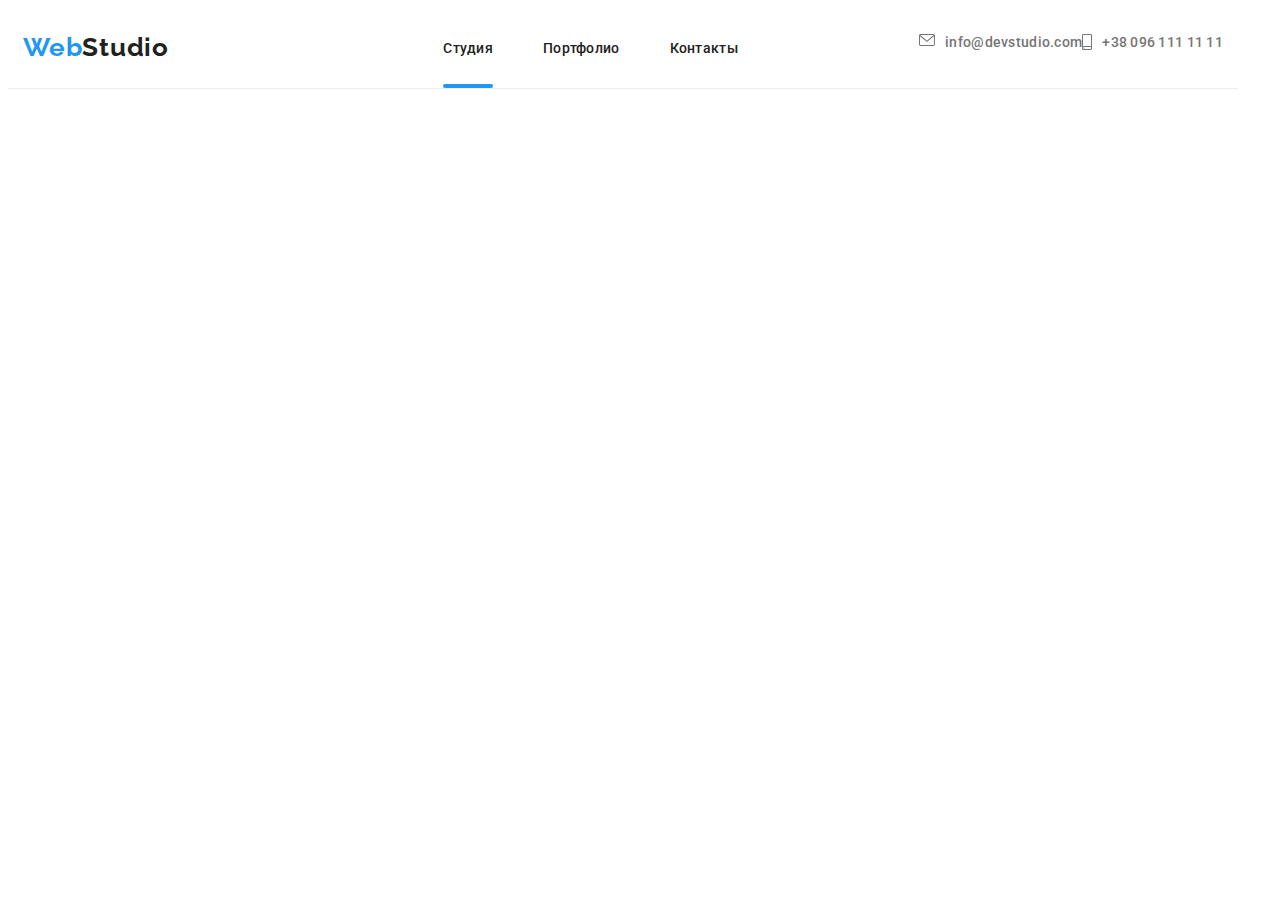
==== commit e8bf2634: "add" ====
--- a/index.html
+++ b/index.html
@@ -31,6 +31,22 @@
                 </li>
             </ul>
         </nav>
+        <ul class="nav-contacts">
+            <li class="nav-contacts-item">
+                <a href="mailto:info@devstudio.com" class="nav-contacts-contact">
+                    <svg class="contact-nav__icon" width="16" height="12">
+                        <use href="./images/sprite.svg#icon-envelopehover"></use>
+                    </svg>info@devstudio.com
+                </a>
+            </li>
+            <li class="nav-contacts-item">
+                <a href="tel:+380961111111" class="nav-contacts-contact">
+                    <svg class="contact-nav__icon" width="10" height="16">
+                        <use href="./images/sprite.svg#icon-smartphone"></use>
+                    </svg>+38 096 111 11 11
+                </a>
+            </li>
+        </ul>
 
 <!-- START Mobile menu -->
         <button class="burger-btn" data-menu-open>
--- a/css/main.min.css
+++ b/css/main.min.css
@@ -1,2 +1,2 @@
-:root{--primery-text-color: #212121;--second-text-color: #757575;--primary-title-color: #ffffff;--secondary-title-color: #212121;--accent-color: #2196F3}.visually-hidden{position:absolute;white-space:nowrap;width:1px;height:1px;overflow:hidden;border:0;padding:0;clip:rect(0 0 0 0);clip-path:inset(50%);margin:-1px}body{font-family:'Roboto', sans-serif}p,h1,h2,h3,h4,h5,h6{margin:0}ul{margin:0;padding:0}button{cursor:pointer}img{display:block}.list{list-style:none}.link{text-decoration:none}.container{padding-left:15px;padding-right:15px;margin-left:auto;margin-right:auto}@media screen and (min-width: 480px){.container{width:480px}}@media screen and (min-width: 768px){.container{width:768px}}@media screen and (min-width: 1200px){.container{width:1200px}}.modal-btn{border:1px solid rgba(0,0,0,0.1);background-color:transparent;width:30px;height:30px;border-radius:50%;position:absolute;top:8px;right:10px;display:flex;align-items:center;justify-content:center;transition:color 250ms cubic-bezier(0.4, 0, 0.2, 1)}.modal-btn:hover,.modal-btn:focus{color:var(--accent-color)}.social-link{width:100%;height:100%;background-color:var(--primary-title-color);border-radius:50%;display:flex;align-items:center;justify-content:center;transition:background-color 250ms cubic-bezier(0.4, 0, 0.2, 1)}.social-link:hover,.social-link:focus{background-color:var(--accent-color)}.social-icon{fill:#AFB1B8;transition:fill 250ms cubic-bezier(0.4, 0, 0.2, 1)}.social-link:hover .social-icon,.social-link:focus .social-icon{fill:var(--primary-title-color)}.work-foto{padding-bottom:94px}.title{margin-bottom:50px;font-weight:700;font-size:36px;line-height:1.16;text-align:center;letter-spacing:0.03em;color:var(--primery-text-color)}.title-list{display:flex;margin-left:-30px}.title-item{flex-basis:calc(100% / 3 - 30px);margin-left:30px}.title-text-wrap{position:relative}.title-text{display:block;bottom:0;padding:0;padding-top:27px;padding-bottom:27px;width:100%;text-align:center;font-weight:700;font-size:14px;line-height:1.14;letter-spacing:0.03em;text-transform:uppercase;color:var(--primary-title-color);position:absolute;background-color:rgba(47,48,58,0.8)}.backdrop{width:100vw;height:100vh;background-color:rgba(47,48,58,0.4);position:fixed;top:0;transition:opacity 250ms cubic-bezier(0.4, 0, 0.2, 1),visibility 250ms cubic-bezier(0.4, 0, 0.2, 1)}.backdrop.is-hidden .modal{transform:translate(100%);transition:transform 500ms cubic-bezier(0.4, 0, 0.2, 1)}.backdrop.is-hidden{visibility:hidden;opacity:0;pointer-events:none}.modal{position:absolute;width:528px;min-height:581px;background-color:var(--primary-title-color);border-radius:4px;top:50%;left:50%;transform:translate(-50%, -50%);transition:transform 500ms cubic-bezier(0.4, 0, 0.2, 1);padding:40px}.modal-close-icon{fill:currentColor}.modal-form{display:flex;flex-direction:column}.modal-form-head{font-weight:700;font-size:20px;line-height:1.15;text-align:center;letter-spacing:0.03em;color:var(--primery-text-color);margin-bottom:12px}.modal-form-field{font-size:12px;line-height:1.16;letter-spacing:0.01em;color:var(--second-text-color);margin-bottom:10px}.modal-form-wraper{position:relative;display:block;margin-top:4px}.modal-form-input{width:100%;height:40px;padding-left:30px;border:1px solid rgba(33,33,33,0.2);border-radius:4px;transition:border-color 250ms cubic-bezier(0.4, 0, 0.2, 1)}.modal-form-input:focus{outline:none;border-color:var(--accent-color)}.modal-icon{position:absolute;top:50%;left:12px;transform:translateY(-50%);transition:fill 250ms cubic-bezier(0.4, 0, 0.2, 1)}.modal-form-input:focus+.modal-icon{fill:var(--accent-color)}.modal-form-message{width:100%;height:120px;margin-top:4px;padding:12px 16px;border:1px solid rgba(33,33,33,0.2);border-radius:4px;resize:none;transition:border-color 250ms cubic-bezier(0.4, 0, 0.2, 1)}.modal-form-message:focus{outline:none;border-color:var(--accent-color)}.modal-form-checkbox-label{display:flex;align-items:center;justify-content:center;margin-bottom:30px;font-size:14px;line-height:1.71;letter-spacing:0.03em;color:var(--second-text-color)}.modal-form-checkbox-label::before{display:block;content:'';width:15px;height:15px;margin-right:7px;border:2px solid #212121;cursor:pointer;transition:background-color 250ms cubic-bezier(0.4, 0, 0.2, 1)}.modal-form-checkbox:checked+.modal-form-checkbox-label::before{background-color:var(--accent-color);background-image:url(../images/check.svg);background-position:center;background-repeat:no-repeat;background-size:cover}.modal-form-checkbox:focus+.modal-form-checkbox-label::before{border-color:var(--accent-color)}.modal-form-checkbox-label-one{color:var(--accent-color)}.modal-form-button{display:flex;width:200px;height:50px;font-weight:700;font-size:16px;line-height:1.87;align-self:center;align-items:center;justify-content:center;letter-spacing:0.06em;color:var(--primary-title-color);background-color:var(--accent-color);border:none}.header{position:absolute;padding-top:16px;padding-bottom:16px;border-bottom:1px solid #ECECEC}@media screen and (min-width: 768px){.header{padding-top:26px;padding-bottom:26px}}@media screen and (min-width: 1200px){.header{padding-top:24px;padding-bottom:25px}}.header-container{display:flex;align-items:center;justify-content:space-between}.burger-btn{background-color:transparent;cursor:pointer;border:none;padding:0;line-height:0}.burger-btn:focus,.burger-btn:hover{fill:#2196F3}@media screen and (min-width: 768px){.burger-btn{display:none}}.burger-icon{width:40px;height:40px}.mobile-menu{position:fixed;z-index:100;top:0;left:0;width:100vw;height:100vh;padding:48px 40px;background-color:var(--primary-title-color);opacity:0;visibility:hidden;pointer-events:none;transition:opasity 250ms cubic-bezier(0.4, 0, 0.2, 1),visibility 250ms cubic-bezier(0.4, 0, 0.2, 1)}.mobile-menu:hover,.mobile-menu:focus{color:var(--accent-color)}.mobile-menu.is-open{opacity:1;visibility:visible;pointer-events:all}.close-btn{position:absolute;top:10px;right:10px;width:40px;height:40px;background-color:transparent;cursor:pointer;border:none;padding:0;line-height:0}.close-btn-icon{width:40px;height:40px}@media screen and (max-width: 767px){.site-nav{display:none}}@media screen and (max-width: 767px){.header-connect{display:none}}@media (min-width: 480px) and (max-width: 1199px){.header-logo{padding-top:25px;padding-bottom:25px}}.logo{font-family:Raleway;font-weight:700;font-size:26px;line-height:1.19;letter-spacing:0.03em;color:var(--primery-text-color)}.web{color:var(--accent-color)}.mobile-container{display:flex;flex-direction:column;justify-content:space-between;height:100%}.mobile{display:block}.mobile-menu-nav{margin:0;padding:0}.mobile-menu-nav-item:not(:last-child){margin-bottom:32px}.mobile-menu-nav-link{font-family:Roboto;font-style:normal;font-weight:500;font-size:40px;line-height:1.17;text-align:center;letter-spacing:0.02em;text-decoration:none;color:var(--primery-text-color)}.mobile-menu-nav-link:hover,.mobile-menu-nav-link:focus{color:var(--accent-color)}.mobile-contacts{margin-top:302px}.mobile-menu-contacts{margin-bottom:64px}.mobile-menu-contacts-item:not(:last-child){margin-bottom:32px}.mobile-menu-contacts-link{text-decoration:none;font-weight:500;font-size:34px;line-height:1.17;letter-spacing:0.02em;color:var(--accent-color)}.mobile-menu-contacts-link-mail{text-decoration:none;font-weight:500;font-size:24px;line-height:1.16;letter-spacing:0.02em;color:var(--second-text-color)}.social-mobile{display:flex;flex-wrap:wrap;margin-bottom:48px}.social-mobile-item:not(:last-child){padding-right:10px;border-right:1px solid rgba(33,33,33,0.2)}.social-mobile-item:not(:first-child){padding-left:10px}.social-mobile-link{text-decoration:none;font-weight:500;font-size:18px;line-height:1.22;letter-spacing:0.02em;color:#2196F3}.site-nav__item:not(:last-child){margin-right:50px}.header-logo{margin-right:93px}@media screen and (max-width: 480px){.header-nav{display:none;align-items:center}}.site-nav{display:flex}.site-nav__link{font-weight:500;font-size:14px;line-height:1.14;letter-spacing:0.02em;color:var(--primery-text-color);transition:color 250ms cubic-bezier(0.4, 0, 0.2, 1);position:relative}.site-nav__link:hover,.site-nav__link:focus{color:var(--accent-color)}.site-nav__link.current::after{content:'';width:100%;position:absolute;height:4px;border-radius:2px;display:block;bottom:-32px;background-color:var(--accent-color)}.header-site__link{font-weight:500;font-size:14px;line-height:1.14;letter-spacing:0.02em;color:var(--second-text-color);transition:color 250ms cubic-bezier(0.4, 0, 0.2, 1)}.header-site__link:hover,.header-site__link:focus{color:var(--accent-color)}.header-tel__link{font-weight:500;font-size:14px;line-height:1.14;letter-spacing:0.02em;color:var(--second-text-color);transition:color 250ms cubic-bezier(0.4, 0, 0.2, 1)}.header-tel__link:hover,.header-tel__link:focus{color:var(--accent-color)}.contact-nav__icon{fill:currentColor;margin-right:10px;justify-content:center}.hero{padding-top:200px;padding-bottom:200px;background-color:var(--primery-text-color);background-image:linear-gradient(rgba(47,48,58,0.4), rgba(47,48,58,0.4)),url(../images/hero-bg.jpg);background-repeat:no-repeat;background-size:cover;background-position:center}.hero-title{margin:0 auto;max-width:696;margin-bottom:30px;font-weight:900;font-size:44px;line-height:1.36;letter-spacing:0.06em;text-align:center;text-transform:uppercase;color:var(--primary-title-color)}.hero-btn{display:block;margin:0 auto;background-repeat:4px;margin-top:30;margin-bottom:200;background-color:var(--accent-color)}.button{min-width:200px;height:50px;cursor:pointer;font-family:inherit;font-weight:bold;font-size:16px;line-height:1.87;letter-spacing:0.06em;color:var(--primary-title-color)}.about{padding-top:94px;padding-bottom:94px}.third-title{max-width:270px;font-weight:700;font-size:14px;line-height:1.14;letter-spacing:0.03em;text-transform:uppercase;color:var(--primery-text-color)}.about-list{display:flex;margin-left:-30px}.about-item{flex-basis:calc(100% / 4 - 30);margin-left:30px}.about-text{margin-top:10px;min-width:270px;font-size:14px;line-height:1.71;letter-spacing:0.03em;color:var(--second-text-color)}.about-icon{display:flex;align-items:center;justify-content:center;width:270px;height:120px;margin-bottom:30px;border-radius:4px;background-color:#F5F4FA}.about-icons:last-child{margin-right:0}.about-icons{margin-right:30px;justify-content:center;transition:fill 250ms linear}.about-icons:hover,.about-icons:focus{fill:var(--accent-color)}.section-command{padding-top:94px;padding-bottom:94px;background-color:#F5F4FA}.title-command{margin-bottom:50px;font-weight:700;font-size:36px;line-height:1.16;text-align:center;letter-spacing:0.03em;color:var(--primery-text-color)}.title-list-command{display:flex;margin-left:-30px}.command-item{flex-basis:calc(100% / 4 -30px);margin-left:30px;background-color:var(--primary-title-color);box-shadow:0px 1px 3px rgba(0,0,0,0.12),0px 1px 1px rgba(0,0,0,0.14),0px 2px 1px rgba(0,0,0,0.2)}.name{font-weight:500;font-size:16px;line-height:1.19;letter-spacing:0.03em;color:var(--primery-text-color);margin-bottom:10px}.command-item-desciption{padding-top:30px;padding-bottom:30px;text-align:center}.speciality{padding-top:8px;margin-bottom:16px;font-size:16px;line-height:1.19;letter-spacing:0.03em;color:var(--second-text-color)}.social-list{display:flex;justify-content:center}.social-item{width:44px;height:44px;margin-right:10px}.social-item:last-child{margin-right:0}.clients{padding-top:94px;padding-bottom:94px}.title-clients{margin-bottom:50px;font-weight:700;font-size:36px;line-height:1.16;text-align:center;letter-spacing:0.03em;color:var(--primery-text-color)}.clients-list{width:170px;height:92px;margin-right:30px}.clients-list:last-child{margin-right:0}.clients-about{display:flex;align-items:center;justify-content:center}.clients-item{background-position:center;background-repeat:no-repeat;border:1px solid #AFB1B8;border-radius:4px;height:92px}.clients-item:hover,.clients-item:focus{border-color:var(--accent-color)}.clients-link{width:100%;height:100%;display:flex;align-items:center;justify-content:center;transition:background-color 250ms cubic-bezier(0.4, 0, 0.2, 1)}.clients-link:hover,.clients-link:focus{color:var(--accent-color)}.clients-icon{fill:#AFB1B8;transition:fill 250ms cubic-bezier(0.4, 0, 0.2, 1)}.clients-link:hover .clients-icon,.clients-link:focus .clients-icon{fill:var(--accent-color)}.footer-class{padding-top:60px;padding-bottom:60px;background-color:#2F303A}.logo-footer{display:block;margin-bottom:20px;color:var(--primary-title-color)}.footer-address{margin-bottom:9px;font-style:normal;font-size:14px;line-height:1.71;letter-spacing:0.03em;color:var(--primary-title-color)}.footer-list{font-size:14px;line-height:1.71;letter-spacing:0.03em;color:rgba(255,255,255,0.6)}.footer-item{margin-bottom:9px}.footer-header-site{font-size:14px;line-height:1.71;letter-spacing:0.03em;color:rgba(255,255,255,0.6);transition:color 250ms cubic-bezier(0.4, 0, 0.2, 1)}.footer-header-site:hover,.footer-header-site:focus{color:var(--accent-color)}.footer-header-tel{font-size:14px;line-height:1.71;letter-spacing:0.03em;color:rgba(255,255,255,0.6);transition:color 250ms cubic-bezier(0.4, 0, 0.2, 1)}.footer-header-tel:hover,.footer-header-tel:focus{color:var(--accent-color)}.footer-container{display:flex;align-items:baseline}.footer-right{padding-left:70px}.title-footer-right{padding-bottom:20px;font-weight:700;font-size:14px;line-height:1.14;letter-spacing:0.03em;text-transform:uppercase;color:var(--primary-title-color)}.footer-social-list{display:flex;justify-content:center}.footer-social-item{width:44px;height:44px;margin-right:10px}.footer-social-item:last-child{margin-right:0}.footer-social-icon{fill:var(--primary-title-color);transition:fill 250ms cubic-bezier(0.4, 0, 0.2, 1)}.footer-social-link:hover .footer-social-icon,.footer-social-link:focus .footer-social-icon{fill:var(--primary-title-color)}.footer-social-link{width:100%;height:100%;background-color:rgba(255,255,255,0.1);border-radius:50%;display:flex;align-items:center;justify-content:center;transition:background-color 250ms cubic-bezier(0.4, 0, 0.2, 1)}.footer-social-link:hover,.footer-social-link:focus{background-color:var(--accent-color)}.subscribe-tittle{margin-bottom:20px;font-weight:700;font-size:14px;line-height:1.14;letter-spacing:0.03em;text-transform:uppercase;color:var(--primary-title-color)}.subscribe-footer{margin-left:93px}.subscribe-footer-block{display:flex}.subscribe-form{margin-right:12px}.subscribe-input{width:358px;height:50px;display:inline-block;padding:15px 0 15px 15px;border:1px solid rgba(255,255,255,0.3);border-radius:4px;background-color:inherit;color:var(--primary-title-color)}.subscribe-button{display:flex;align-items:center;min-width:200px;height:50px;padding:10px 32px;border-radius:4px;border-color:transparent;font-size:16px;line-height:1.9;letter-spacing:0.06em;color:var(--primary-title-color);background-color:var(--accent-color);cursor:pointer;box-shadow:0px 4px 4px rgba(0,0,0,0.15)}.subscribe-icon{margin-left:10px}.visually{padding-top:94px;padding-bottom:94px}.visually-list{padding-bottom:50px;display:flex;margin-left:-8px;justify-content:center}.visually-btn{padding-top:6px;padding-bottom:6px;padding-right:22px;padding-left:22px;border:none;text-align:center;font-weight:500;font-size:16px;line-height:1.62;letter-spacing:0.03em;color:var(--primery-text-color);transition:color 250ms cubic-bezier(0.4, 0, 0.2, 1),background-color 250ms cubic-bezier(0.4, 0, 0.2, 1)}.visually-btn:hover,.visually-btn:focus{color:var(--primary-title-color);background-color:var(--accent-color)}.visually-item{flex-basis:calc(100% / 5 -8px);margin-left:8px}.hidden-list{display:flex;flex-wrap:wrap;margin-left:-30px;margin-bottom:-30px;font-weight:700;font-size:18px;line-height:2;letter-spacing:0.06em;color:var(--primery-text-color)}.hiden-item{flex-basis:calc(100% 9 -30px);margin-left:30px;margin-bottom:30px}.hiden-item:hover .hiden-picture-text{transform:translateY(0)}.hiden-about{padding-top:20px;padding-bottom:20px;padding-left:24px;padding-right:24px;border:1px solid #EEEEEE}.hidden-lines{font-weight:700;font-size:18px;line-height:2;letter-spacing:0.06em;color:var(--primery-text-color)}.hidden-text{padding-top:4px;font-weight:normal;font-size:16px;line-height:1.87;letter-spacing:0.03em;color:var(--second-text-color)}.hiden-link{display:block;color:var(--primery-text-color);text-decoration:none;transition:box-shadow 250ms cubic-bezier(0.4, 0, 0.2, 1)}.hiden-link:hover,.hiden-link:focus{box-shadow:0px 1px 1px rgba(0,0,0,0.12),0px 4px 4px rgba(0,0,0,0.06),1px 4px 6px rgba(0,0,0,0.16)}.hiden-item-wrap{position:relative;overflow:hidden}.hiden-picture-text{position:absolute;top:0;left:0;color:var(--primary-title-color);line-height:1.56;background-color:rgba(33,150,243,0.9);padding:63px 40px;height:100%;transform:translateY(100%);transition:transform 250ms cubic-bezier(0.4, 0, 0.2, 1)}
+:root{--primery-text-color: #212121;--second-text-color: #757575;--primary-title-color: #ffffff;--secondary-title-color: #212121;--accent-color: #2196F3}.visually-hidden{position:absolute;white-space:nowrap;width:1px;height:1px;overflow:hidden;border:0;padding:0;clip:rect(0 0 0 0);clip-path:inset(50%);margin:-1px}body{font-family:'Roboto', sans-serif}p,h1,h2,h3,h4,h5,h6{margin:0}ul{margin:0;padding:0}button{cursor:pointer}img{display:block}.list{list-style:none}.link{text-decoration:none}.container{padding-left:15px;padding-right:15px;margin-left:auto;margin-right:auto}@media screen and (min-width: 480px){.container{width:480px}}@media screen and (min-width: 768px){.container{width:768px}}@media screen and (min-width: 1200px){.container{width:1200px}}.modal-btn{border:1px solid rgba(0,0,0,0.1);background-color:transparent;width:30px;height:30px;border-radius:50%;position:absolute;top:8px;right:10px;display:flex;align-items:center;justify-content:center;transition:color 250ms cubic-bezier(0.4, 0, 0.2, 1)}.modal-btn:hover,.modal-btn:focus{color:var(--accent-color)}.social-link{width:100%;height:100%;background-color:var(--primary-title-color);border-radius:50%;display:flex;align-items:center;justify-content:center;transition:background-color 250ms cubic-bezier(0.4, 0, 0.2, 1)}.social-link:hover,.social-link:focus{background-color:var(--accent-color)}.social-icon{fill:#AFB1B8;transition:fill 250ms cubic-bezier(0.4, 0, 0.2, 1)}.social-link:hover .social-icon,.social-link:focus .social-icon{fill:var(--primary-title-color)}.work-foto{padding-bottom:94px}.title{margin-bottom:50px;font-weight:700;font-size:36px;line-height:1.16;text-align:center;letter-spacing:0.03em;color:var(--primery-text-color)}.title-list{display:flex;margin-left:-30px}.title-item{flex-basis:calc(100% / 3 - 30px);margin-left:30px}.title-text-wrap{position:relative}.title-text{display:block;bottom:0;padding:0;padding-top:27px;padding-bottom:27px;width:100%;text-align:center;font-weight:700;font-size:14px;line-height:1.14;letter-spacing:0.03em;text-transform:uppercase;color:var(--primary-title-color);position:absolute;background-color:rgba(47,48,58,0.8)}.backdrop{width:100vw;height:100vh;background-color:rgba(47,48,58,0.4);position:fixed;top:0;transition:opacity 250ms cubic-bezier(0.4, 0, 0.2, 1),visibility 250ms cubic-bezier(0.4, 0, 0.2, 1)}.backdrop.is-hidden .modal{transform:translate(100%);transition:transform 500ms cubic-bezier(0.4, 0, 0.2, 1)}.backdrop.is-hidden{visibility:hidden;opacity:0;pointer-events:none}.modal{position:absolute;width:528px;min-height:581px;background-color:var(--primary-title-color);border-radius:4px;top:50%;left:50%;transform:translate(-50%, -50%);transition:transform 500ms cubic-bezier(0.4, 0, 0.2, 1);padding:40px}.modal-close-icon{fill:currentColor}.modal-form{display:flex;flex-direction:column}.modal-form-head{font-weight:700;font-size:20px;line-height:1.15;text-align:center;letter-spacing:0.03em;color:var(--primery-text-color);margin-bottom:12px}.modal-form-field{font-size:12px;line-height:1.16;letter-spacing:0.01em;color:var(--second-text-color);margin-bottom:10px}.modal-form-wraper{position:relative;display:block;margin-top:4px}.modal-form-input{width:100%;height:40px;padding-left:30px;border:1px solid rgba(33,33,33,0.2);border-radius:4px;transition:border-color 250ms cubic-bezier(0.4, 0, 0.2, 1)}.modal-form-input:focus{outline:none;border-color:var(--accent-color)}.modal-icon{position:absolute;top:50%;left:12px;transform:translateY(-50%);transition:fill 250ms cubic-bezier(0.4, 0, 0.2, 1)}.modal-form-input:focus+.modal-icon{fill:var(--accent-color)}.modal-form-message{width:100%;height:120px;margin-top:4px;padding:12px 16px;border:1px solid rgba(33,33,33,0.2);border-radius:4px;resize:none;transition:border-color 250ms cubic-bezier(0.4, 0, 0.2, 1)}.modal-form-message:focus{outline:none;border-color:var(--accent-color)}.modal-form-checkbox-label{display:flex;align-items:center;justify-content:center;margin-bottom:30px;font-size:14px;line-height:1.71;letter-spacing:0.03em;color:var(--second-text-color)}.modal-form-checkbox-label::before{display:block;content:'';width:15px;height:15px;margin-right:7px;border:2px solid #212121;cursor:pointer;transition:background-color 250ms cubic-bezier(0.4, 0, 0.2, 1)}.modal-form-checkbox:checked+.modal-form-checkbox-label::before{background-color:var(--accent-color);background-image:url(../images/check.svg);background-position:center;background-repeat:no-repeat;background-size:cover}.modal-form-checkbox:focus+.modal-form-checkbox-label::before{border-color:var(--accent-color)}.modal-form-checkbox-label-one{color:var(--accent-color)}.modal-form-button{display:flex;width:200px;height:50px;font-weight:700;font-size:16px;line-height:1.87;align-self:center;align-items:center;justify-content:center;letter-spacing:0.06em;color:var(--primary-title-color);background-color:var(--accent-color);border:none}.header{position:absolute;padding-top:16px;padding-bottom:16px;border-bottom:1px solid #ECECEC}@media screen and (min-width: 768px){.header{padding-top:26px;padding-bottom:26px}}@media screen and (min-width: 1200px){.header{padding-top:24px;padding-bottom:25px}}.header-container{display:flex;align-items:center;justify-content:space-between}.burger-btn{background-color:transparent;cursor:pointer;border:none;padding:0;line-height:0}.burger-btn:focus,.burger-btn:hover{fill:#2196F3}@media screen and (min-width: 768px){.burger-btn{display:none}}.burger-icon{width:40px;height:40px}.mobile-menu{position:fixed;z-index:100;top:0;left:0;width:100vw;height:100vh;padding:48px 40px;background-color:var(--primary-title-color);opacity:0;visibility:hidden;pointer-events:none;transition:opasity 250ms cubic-bezier(0.4, 0, 0.2, 1),visibility 250ms cubic-bezier(0.4, 0, 0.2, 1)}.mobile-menu:hover,.mobile-menu:focus{color:var(--accent-color)}.mobile-menu.is-open{opacity:1;visibility:visible;pointer-events:all}.close-btn{position:absolute;top:10px;right:10px;width:40px;height:40px;background-color:transparent;cursor:pointer;border:none;padding:0;line-height:0}.close-btn-icon{width:40px;height:40px}@media screen and (max-width: 767px){.site-nav{display:none}}@media screen and (min-width: 768px){.site-nav{display:flex;align-items:center}}@media screen and (max-width: 767px){.header-connect{display:none}}@media screen and (max-width: 767px){.header-nav{display:none}}.logo{font-family:Raleway;font-weight:700;font-size:26px;line-height:1.19;letter-spacing:0.03em;color:var(--primery-text-color)}.web{color:var(--accent-color)}.mobile-container{display:flex;flex-direction:column;justify-content:space-between;height:100%}.mobile{display:block}.mobile-menu-nav{margin:0;padding:0}.mobile-menu-nav-item:not(:last-child){margin-bottom:32px}.mobile-menu-nav-link{font-family:Roboto;font-style:normal;font-weight:500;font-size:40px;line-height:1.17;text-align:center;letter-spacing:0.02em;text-decoration:none;color:var(--primery-text-color)}.mobile-menu-nav-link:hover,.mobile-menu-nav-link:focus{color:var(--accent-color)}.mobile-contacts{margin-top:302px}.mobile-menu-contacts{margin-bottom:64px}.mobile-menu-contacts-item:not(:last-child){margin-bottom:32px}.mobile-menu-contacts-link{text-decoration:none;font-weight:500;font-size:34px;line-height:1.17;letter-spacing:0.02em;color:var(--accent-color)}.mobile-menu-contacts-link-mail{text-decoration:none;font-weight:500;font-size:24px;line-height:1.16;letter-spacing:0.02em;color:var(--second-text-color)}.social-mobile{display:flex;flex-wrap:wrap;margin-bottom:48px}.social-mobile-item:not(:last-child){padding-right:10px;border-right:1px solid rgba(33,33,33,0.2)}.social-mobile-item:not(:first-child){padding-left:10px}.social-mobile-link{text-decoration:none;font-weight:500;font-size:18px;line-height:1.22;letter-spacing:0.02em;color:#2196F3}.site-nav__item:not(:last-child){margin-right:50px}.header-logo{margin-right:93px}.header-nav{display:block;align-items:center}.site-nav__link{font-weight:500;font-size:14px;line-height:1.14;letter-spacing:0.02em;color:var(--primery-text-color);transition:color 250ms cubic-bezier(0.4, 0, 0.2, 1);position:relative}.site-nav__link:hover,.site-nav__link:focus{color:var(--accent-color)}.site-nav__link.current::after{content:'';width:100%;position:absolute;height:4px;border-radius:2px;display:block;bottom:-32px;background-color:var(--accent-color)}.nav-contacts{display:block;margin-left:auto;letter-spacing:0.02em;font-weight:500;font-size:14px;line-height:1.17;padding:0;margin:0;list-style:none}@media screen and (max-width: 767px){.nav-contacts{display:none}}@media screen and (min-width: 1200px){.nav-contacts{display:flex}}.nav-contacts-item:not(:last-child){margin-bottom:10px}.nav-contacts-contact{margin-left:auto;display:flex;text-decoration:none;color:var(--second-text-color);transition:color 250ms cubic-bezier(0.4, 0, 0.2, 1)}.nav-contacts-contact:hover,.nav-contacts-contact:focus{color:var(--accent-color)}.header-connect{display:none}.header-connect-item:not(:last-child){margin-right:50px}.header-site__link{font-weight:500;font-size:14px;line-height:1.14;letter-spacing:0.02em;color:var(--second-text-color);transition:color 250ms cubic-bezier(0.4, 0, 0.2, 1)}.header-site__link:hover,.header-site__link:focus{color:var(--accent-color)}.header-tel__link{font-weight:500;font-size:14px;line-height:1.14;letter-spacing:0.02em;color:var(--second-text-color);transition:color 250ms cubic-bezier(0.4, 0, 0.2, 1)}.header-tel__link:hover,.header-tel__link:focus{color:var(--accent-color)}.contact-nav__icon{fill:currentColor;margin-right:10px;justify-content:center}.hero{padding-top:200px;padding-bottom:200px;background-color:var(--primery-text-color);background-image:linear-gradient(rgba(47,48,58,0.4), rgba(47,48,58,0.4)),url(../images/hero-bg.jpg);background-repeat:no-repeat;background-size:cover;background-position:center}.hero-title{margin:0 auto;max-width:696;margin-bottom:30px;font-weight:900;font-size:44px;line-height:1.36;letter-spacing:0.06em;text-align:center;text-transform:uppercase;color:var(--primary-title-color)}.hero-btn{display:block;margin:0 auto;background-repeat:4px;margin-top:30;margin-bottom:200;background-color:var(--accent-color)}.button{min-width:200px;height:50px;cursor:pointer;font-family:inherit;font-weight:bold;font-size:16px;line-height:1.87;letter-spacing:0.06em;color:var(--primary-title-color)}.about{padding-top:94px;padding-bottom:94px}.third-title{max-width:270px;font-weight:700;font-size:14px;line-height:1.14;letter-spacing:0.03em;text-transform:uppercase;color:var(--primery-text-color)}.about-list{display:flex;margin-left:-30px}.about-item{flex-basis:calc(100% / 4 - 30);margin-left:30px}.about-text{margin-top:10px;min-width:270px;font-size:14px;line-height:1.71;letter-spacing:0.03em;color:var(--second-text-color)}.about-icon{display:flex;align-items:center;justify-content:center;width:270px;height:120px;margin-bottom:30px;border-radius:4px;background-color:#F5F4FA}.about-icons:last-child{margin-right:0}.about-icons{margin-right:30px;justify-content:center;transition:fill 250ms linear}.about-icons:hover,.about-icons:focus{fill:var(--accent-color)}.section-command{padding-top:94px;padding-bottom:94px;background-color:#F5F4FA}.title-command{margin-bottom:50px;font-weight:700;font-size:36px;line-height:1.16;text-align:center;letter-spacing:0.03em;color:var(--primery-text-color)}.title-list-command{display:flex;margin-left:-30px}.command-item{flex-basis:calc(100% / 4 -30px);margin-left:30px;background-color:var(--primary-title-color);box-shadow:0px 1px 3px rgba(0,0,0,0.12),0px 1px 1px rgba(0,0,0,0.14),0px 2px 1px rgba(0,0,0,0.2)}.name{font-weight:500;font-size:16px;line-height:1.19;letter-spacing:0.03em;color:var(--primery-text-color);margin-bottom:10px}.command-item-desciption{padding-top:30px;padding-bottom:30px;text-align:center}.speciality{padding-top:8px;margin-bottom:16px;font-size:16px;line-height:1.19;letter-spacing:0.03em;color:var(--second-text-color)}.social-list{display:flex;justify-content:center}.social-item{width:44px;height:44px;margin-right:10px}.social-item:last-child{margin-right:0}.clients{padding-top:94px;padding-bottom:94px}.title-clients{margin-bottom:50px;font-weight:700;font-size:36px;line-height:1.16;text-align:center;letter-spacing:0.03em;color:var(--primery-text-color)}.clients-list{width:170px;height:92px;margin-right:30px}.clients-list:last-child{margin-right:0}.clients-about{display:flex;align-items:center;justify-content:center}.clients-item{background-position:center;background-repeat:no-repeat;border:1px solid #AFB1B8;border-radius:4px;height:92px}.clients-item:hover,.clients-item:focus{border-color:var(--accent-color)}.clients-link{width:100%;height:100%;display:flex;align-items:center;justify-content:center;transition:background-color 250ms cubic-bezier(0.4, 0, 0.2, 1)}.clients-link:hover,.clients-link:focus{color:var(--accent-color)}.clients-icon{fill:#AFB1B8;transition:fill 250ms cubic-bezier(0.4, 0, 0.2, 1)}.clients-link:hover .clients-icon,.clients-link:focus .clients-icon{fill:var(--accent-color)}.footer-class{padding-top:60px;padding-bottom:60px;background-color:#2F303A}.logo-footer{display:block;margin-bottom:20px;color:var(--primary-title-color)}.footer-address{margin-bottom:9px;font-style:normal;font-size:14px;line-height:1.71;letter-spacing:0.03em;color:var(--primary-title-color)}.footer-list{font-size:14px;line-height:1.71;letter-spacing:0.03em;color:rgba(255,255,255,0.6)}.footer-item{margin-bottom:9px}.footer-header-site{font-size:14px;line-height:1.71;letter-spacing:0.03em;color:rgba(255,255,255,0.6);transition:color 250ms cubic-bezier(0.4, 0, 0.2, 1)}.footer-header-site:hover,.footer-header-site:focus{color:var(--accent-color)}.footer-header-tel{font-size:14px;line-height:1.71;letter-spacing:0.03em;color:rgba(255,255,255,0.6);transition:color 250ms cubic-bezier(0.4, 0, 0.2, 1)}.footer-header-tel:hover,.footer-header-tel:focus{color:var(--accent-color)}.footer-container{display:flex;align-items:baseline}.footer-right{padding-left:70px}.title-footer-right{padding-bottom:20px;font-weight:700;font-size:14px;line-height:1.14;letter-spacing:0.03em;text-transform:uppercase;color:var(--primary-title-color)}.footer-social-list{display:flex;justify-content:center}.footer-social-item{width:44px;height:44px;margin-right:10px}.footer-social-item:last-child{margin-right:0}.footer-social-icon{fill:var(--primary-title-color);transition:fill 250ms cubic-bezier(0.4, 0, 0.2, 1)}.footer-social-link:hover .footer-social-icon,.footer-social-link:focus .footer-social-icon{fill:var(--primary-title-color)}.footer-social-link{width:100%;height:100%;background-color:rgba(255,255,255,0.1);border-radius:50%;display:flex;align-items:center;justify-content:center;transition:background-color 250ms cubic-bezier(0.4, 0, 0.2, 1)}.footer-social-link:hover,.footer-social-link:focus{background-color:var(--accent-color)}.subscribe-tittle{margin-bottom:20px;font-weight:700;font-size:14px;line-height:1.14;letter-spacing:0.03em;text-transform:uppercase;color:var(--primary-title-color)}.subscribe-footer{margin-left:93px}.subscribe-footer-block{display:flex}.subscribe-form{margin-right:12px}.subscribe-input{width:358px;height:50px;display:inline-block;padding:15px 0 15px 15px;border:1px solid rgba(255,255,255,0.3);border-radius:4px;background-color:inherit;color:var(--primary-title-color)}.subscribe-button{display:flex;align-items:center;min-width:200px;height:50px;padding:10px 32px;border-radius:4px;border-color:transparent;font-size:16px;line-height:1.9;letter-spacing:0.06em;color:var(--primary-title-color);background-color:var(--accent-color);cursor:pointer;box-shadow:0px 4px 4px rgba(0,0,0,0.15)}.subscribe-icon{margin-left:10px}.visually{padding-top:94px;padding-bottom:94px}.visually-list{padding-bottom:50px;display:flex;margin-left:-8px;justify-content:center}.visually-btn{padding-top:6px;padding-bottom:6px;padding-right:22px;padding-left:22px;border:none;text-align:center;font-weight:500;font-size:16px;line-height:1.62;letter-spacing:0.03em;color:var(--primery-text-color);transition:color 250ms cubic-bezier(0.4, 0, 0.2, 1),background-color 250ms cubic-bezier(0.4, 0, 0.2, 1)}.visually-btn:hover,.visually-btn:focus{color:var(--primary-title-color);background-color:var(--accent-color)}.visually-item{flex-basis:calc(100% / 5 -8px);margin-left:8px}.hidden-list{display:flex;flex-wrap:wrap;margin-left:-30px;margin-bottom:-30px;font-weight:700;font-size:18px;line-height:2;letter-spacing:0.06em;color:var(--primery-text-color)}.hiden-item{flex-basis:calc(100% 9 -30px);margin-left:30px;margin-bottom:30px}.hiden-item:hover .hiden-picture-text{transform:translateY(0)}.hiden-about{padding-top:20px;padding-bottom:20px;padding-left:24px;padding-right:24px;border:1px solid #EEEEEE}.hidden-lines{font-weight:700;font-size:18px;line-height:2;letter-spacing:0.06em;color:var(--primery-text-color)}.hidden-text{padding-top:4px;font-weight:normal;font-size:16px;line-height:1.87;letter-spacing:0.03em;color:var(--second-text-color)}.hiden-link{display:block;color:var(--primery-text-color);text-decoration:none;transition:box-shadow 250ms cubic-bezier(0.4, 0, 0.2, 1)}.hiden-link:hover,.hiden-link:focus{box-shadow:0px 1px 1px rgba(0,0,0,0.12),0px 4px 4px rgba(0,0,0,0.06),1px 4px 6px rgba(0,0,0,0.16)}.hiden-item-wrap{position:relative;overflow:hidden}.hiden-picture-text{position:absolute;top:0;left:0;color:var(--primary-title-color);line-height:1.56;background-color:rgba(33,150,243,0.9);padding:63px 40px;height:100%;transform:translateY(100%);transition:transform 250ms cubic-bezier(0.4, 0, 0.2, 1)}
 /*# sourceMappingURL=main.min.css.map */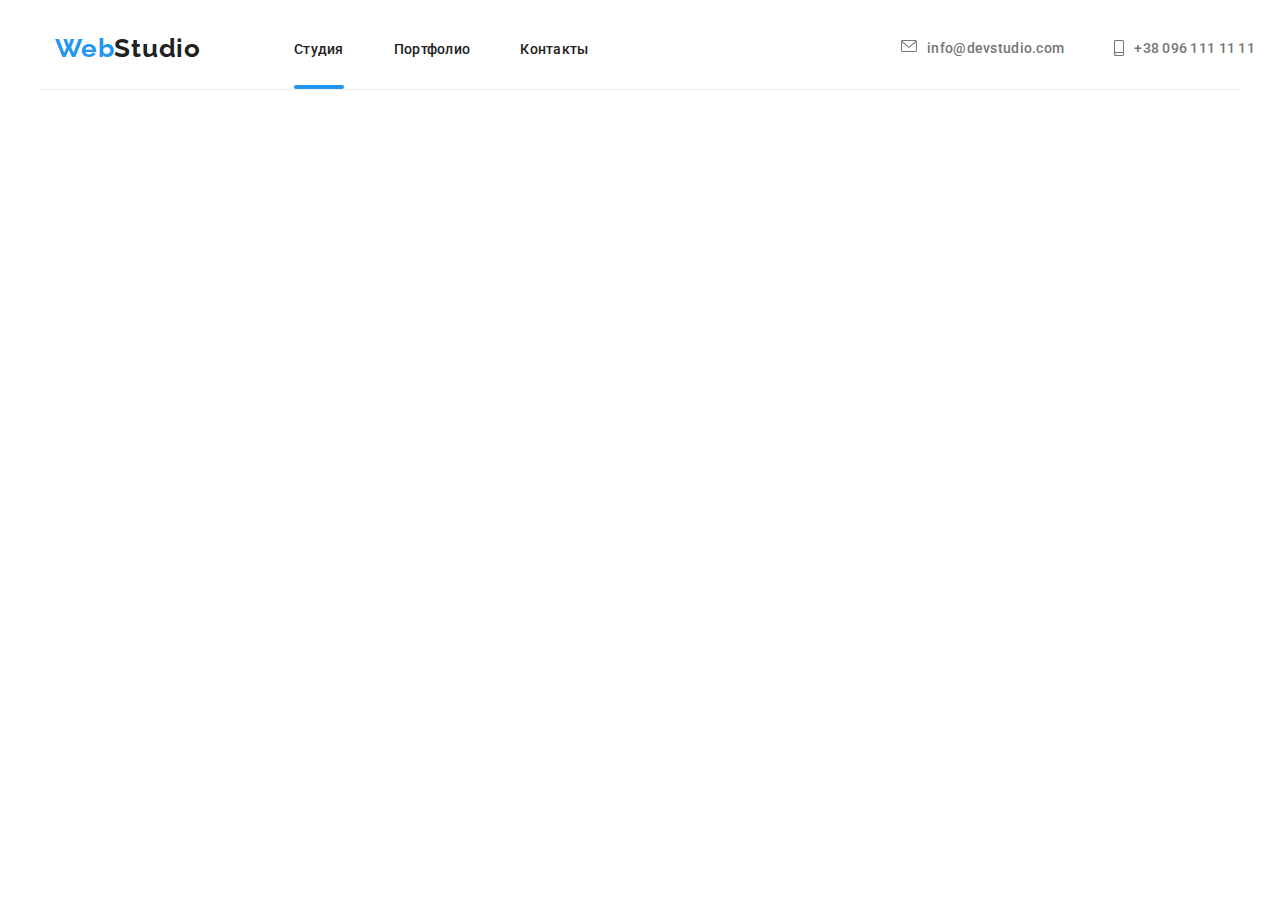
==== commit 04ec78dc: "add" ====
--- a/index.html
+++ b/index.html
@@ -12,7 +12,7 @@
     <link rel="stylesheet" href="./css/main.min.css">
 </head>
 <body>
-    <div class="container"></div>
+    <div class="container">
                 <!--Шапка-->
     <header class="header">
         <div class="container header-container">
--- a/css/main.min.css
+++ b/css/main.min.css
@@ -1,2 +1,2 @@
-:root{--primery-text-color: #212121;--second-text-color: #757575;--primary-title-color: #ffffff;--secondary-title-color: #212121;--accent-color: #2196F3}.visually-hidden{position:absolute;white-space:nowrap;width:1px;height:1px;overflow:hidden;border:0;padding:0;clip:rect(0 0 0 0);clip-path:inset(50%);margin:-1px}body{font-family:'Roboto', sans-serif}p,h1,h2,h3,h4,h5,h6{margin:0}ul{margin:0;padding:0}button{cursor:pointer}img{display:block}.list{list-style:none}.link{text-decoration:none}.container{padding-left:15px;padding-right:15px;margin-left:auto;margin-right:auto}@media screen and (min-width: 480px){.container{width:480px}}@media screen and (min-width: 768px){.container{width:768px}}@media screen and (min-width: 1200px){.container{width:1200px}}.modal-btn{border:1px solid rgba(0,0,0,0.1);background-color:transparent;width:30px;height:30px;border-radius:50%;position:absolute;top:8px;right:10px;display:flex;align-items:center;justify-content:center;transition:color 250ms cubic-bezier(0.4, 0, 0.2, 1)}.modal-btn:hover,.modal-btn:focus{color:var(--accent-color)}.social-link{width:100%;height:100%;background-color:var(--primary-title-color);border-radius:50%;display:flex;align-items:center;justify-content:center;transition:background-color 250ms cubic-bezier(0.4, 0, 0.2, 1)}.social-link:hover,.social-link:focus{background-color:var(--accent-color)}.social-icon{fill:#AFB1B8;transition:fill 250ms cubic-bezier(0.4, 0, 0.2, 1)}.social-link:hover .social-icon,.social-link:focus .social-icon{fill:var(--primary-title-color)}.work-foto{padding-bottom:94px}.title{margin-bottom:50px;font-weight:700;font-size:36px;line-height:1.16;text-align:center;letter-spacing:0.03em;color:var(--primery-text-color)}.title-list{display:flex;margin-left:-30px}.title-item{flex-basis:calc(100% / 3 - 30px);margin-left:30px}.title-text-wrap{position:relative}.title-text{display:block;bottom:0;padding:0;padding-top:27px;padding-bottom:27px;width:100%;text-align:center;font-weight:700;font-size:14px;line-height:1.14;letter-spacing:0.03em;text-transform:uppercase;color:var(--primary-title-color);position:absolute;background-color:rgba(47,48,58,0.8)}.backdrop{width:100vw;height:100vh;background-color:rgba(47,48,58,0.4);position:fixed;top:0;transition:opacity 250ms cubic-bezier(0.4, 0, 0.2, 1),visibility 250ms cubic-bezier(0.4, 0, 0.2, 1)}.backdrop.is-hidden .modal{transform:translate(100%);transition:transform 500ms cubic-bezier(0.4, 0, 0.2, 1)}.backdrop.is-hidden{visibility:hidden;opacity:0;pointer-events:none}.modal{position:absolute;width:528px;min-height:581px;background-color:var(--primary-title-color);border-radius:4px;top:50%;left:50%;transform:translate(-50%, -50%);transition:transform 500ms cubic-bezier(0.4, 0, 0.2, 1);padding:40px}.modal-close-icon{fill:currentColor}.modal-form{display:flex;flex-direction:column}.modal-form-head{font-weight:700;font-size:20px;line-height:1.15;text-align:center;letter-spacing:0.03em;color:var(--primery-text-color);margin-bottom:12px}.modal-form-field{font-size:12px;line-height:1.16;letter-spacing:0.01em;color:var(--second-text-color);margin-bottom:10px}.modal-form-wraper{position:relative;display:block;margin-top:4px}.modal-form-input{width:100%;height:40px;padding-left:30px;border:1px solid rgba(33,33,33,0.2);border-radius:4px;transition:border-color 250ms cubic-bezier(0.4, 0, 0.2, 1)}.modal-form-input:focus{outline:none;border-color:var(--accent-color)}.modal-icon{position:absolute;top:50%;left:12px;transform:translateY(-50%);transition:fill 250ms cubic-bezier(0.4, 0, 0.2, 1)}.modal-form-input:focus+.modal-icon{fill:var(--accent-color)}.modal-form-message{width:100%;height:120px;margin-top:4px;padding:12px 16px;border:1px solid rgba(33,33,33,0.2);border-radius:4px;resize:none;transition:border-color 250ms cubic-bezier(0.4, 0, 0.2, 1)}.modal-form-message:focus{outline:none;border-color:var(--accent-color)}.modal-form-checkbox-label{display:flex;align-items:center;justify-content:center;margin-bottom:30px;font-size:14px;line-height:1.71;letter-spacing:0.03em;color:var(--second-text-color)}.modal-form-checkbox-label::before{display:block;content:'';width:15px;height:15px;margin-right:7px;border:2px solid #212121;cursor:pointer;transition:background-color 250ms cubic-bezier(0.4, 0, 0.2, 1)}.modal-form-checkbox:checked+.modal-form-checkbox-label::before{background-color:var(--accent-color);background-image:url(../images/check.svg);background-position:center;background-repeat:no-repeat;background-size:cover}.modal-form-checkbox:focus+.modal-form-checkbox-label::before{border-color:var(--accent-color)}.modal-form-checkbox-label-one{color:var(--accent-color)}.modal-form-button{display:flex;width:200px;height:50px;font-weight:700;font-size:16px;line-height:1.87;align-self:center;align-items:center;justify-content:center;letter-spacing:0.06em;color:var(--primary-title-color);background-color:var(--accent-color);border:none}.header{position:absolute;padding-top:16px;padding-bottom:16px;border-bottom:1px solid #ECECEC}@media screen and (min-width: 768px){.header{padding-top:26px;padding-bottom:26px}}@media screen and (min-width: 1200px){.header{padding-top:24px;padding-bottom:25px}}.header-container{display:flex;align-items:center;justify-content:space-between}.burger-btn{background-color:transparent;cursor:pointer;border:none;padding:0;line-height:0}.burger-btn:focus,.burger-btn:hover{fill:#2196F3}@media screen and (min-width: 768px){.burger-btn{display:none}}.burger-icon{width:40px;height:40px}.mobile-menu{position:fixed;z-index:100;top:0;left:0;width:100vw;height:100vh;padding:48px 40px;background-color:var(--primary-title-color);opacity:0;visibility:hidden;pointer-events:none;transition:opasity 250ms cubic-bezier(0.4, 0, 0.2, 1),visibility 250ms cubic-bezier(0.4, 0, 0.2, 1)}.mobile-menu:hover,.mobile-menu:focus{color:var(--accent-color)}.mobile-menu.is-open{opacity:1;visibility:visible;pointer-events:all}.close-btn{position:absolute;top:10px;right:10px;width:40px;height:40px;background-color:transparent;cursor:pointer;border:none;padding:0;line-height:0}.close-btn-icon{width:40px;height:40px}@media screen and (max-width: 767px){.site-nav{display:none}}@media screen and (min-width: 768px){.site-nav{display:flex;align-items:center}}@media screen and (max-width: 767px){.header-connect{display:none}}@media screen and (max-width: 767px){.header-nav{display:none}}.logo{font-family:Raleway;font-weight:700;font-size:26px;line-height:1.19;letter-spacing:0.03em;color:var(--primery-text-color)}.web{color:var(--accent-color)}.mobile-container{display:flex;flex-direction:column;justify-content:space-between;height:100%}.mobile{display:block}.mobile-menu-nav{margin:0;padding:0}.mobile-menu-nav-item:not(:last-child){margin-bottom:32px}.mobile-menu-nav-link{font-family:Roboto;font-style:normal;font-weight:500;font-size:40px;line-height:1.17;text-align:center;letter-spacing:0.02em;text-decoration:none;color:var(--primery-text-color)}.mobile-menu-nav-link:hover,.mobile-menu-nav-link:focus{color:var(--accent-color)}.mobile-contacts{margin-top:302px}.mobile-menu-contacts{margin-bottom:64px}.mobile-menu-contacts-item:not(:last-child){margin-bottom:32px}.mobile-menu-contacts-link{text-decoration:none;font-weight:500;font-size:34px;line-height:1.17;letter-spacing:0.02em;color:var(--accent-color)}.mobile-menu-contacts-link-mail{text-decoration:none;font-weight:500;font-size:24px;line-height:1.16;letter-spacing:0.02em;color:var(--second-text-color)}.social-mobile{display:flex;flex-wrap:wrap;margin-bottom:48px}.social-mobile-item:not(:last-child){padding-right:10px;border-right:1px solid rgba(33,33,33,0.2)}.social-mobile-item:not(:first-child){padding-left:10px}.social-mobile-link{text-decoration:none;font-weight:500;font-size:18px;line-height:1.22;letter-spacing:0.02em;color:#2196F3}.site-nav__item:not(:last-child){margin-right:50px}.header-logo{margin-right:93px}.header-nav{display:block;align-items:center}.site-nav__link{font-weight:500;font-size:14px;line-height:1.14;letter-spacing:0.02em;color:var(--primery-text-color);transition:color 250ms cubic-bezier(0.4, 0, 0.2, 1);position:relative}.site-nav__link:hover,.site-nav__link:focus{color:var(--accent-color)}.site-nav__link.current::after{content:'';width:100%;position:absolute;height:4px;border-radius:2px;display:block;bottom:-32px;background-color:var(--accent-color)}.nav-contacts{display:block;margin-left:auto;letter-spacing:0.02em;font-weight:500;font-size:14px;line-height:1.17;padding:0;margin:0;list-style:none}@media screen and (max-width: 767px){.nav-contacts{display:none}}@media screen and (min-width: 1200px){.nav-contacts{display:flex}}.nav-contacts-item:not(:last-child){margin-bottom:10px}.nav-contacts-contact{margin-left:auto;display:flex;text-decoration:none;color:var(--second-text-color);transition:color 250ms cubic-bezier(0.4, 0, 0.2, 1)}.nav-contacts-contact:hover,.nav-contacts-contact:focus{color:var(--accent-color)}.header-connect{display:none}.header-connect-item:not(:last-child){margin-right:50px}.header-site__link{font-weight:500;font-size:14px;line-height:1.14;letter-spacing:0.02em;color:var(--second-text-color);transition:color 250ms cubic-bezier(0.4, 0, 0.2, 1)}.header-site__link:hover,.header-site__link:focus{color:var(--accent-color)}.header-tel__link{font-weight:500;font-size:14px;line-height:1.14;letter-spacing:0.02em;color:var(--second-text-color);transition:color 250ms cubic-bezier(0.4, 0, 0.2, 1)}.header-tel__link:hover,.header-tel__link:focus{color:var(--accent-color)}.contact-nav__icon{fill:currentColor;margin-right:10px;justify-content:center}.hero{padding-top:200px;padding-bottom:200px;background-color:var(--primery-text-color);background-image:linear-gradient(rgba(47,48,58,0.4), rgba(47,48,58,0.4)),url(../images/hero-bg.jpg);background-repeat:no-repeat;background-size:cover;background-position:center}.hero-title{margin:0 auto;max-width:696;margin-bottom:30px;font-weight:900;font-size:44px;line-height:1.36;letter-spacing:0.06em;text-align:center;text-transform:uppercase;color:var(--primary-title-color)}.hero-btn{display:block;margin:0 auto;background-repeat:4px;margin-top:30;margin-bottom:200;background-color:var(--accent-color)}.button{min-width:200px;height:50px;cursor:pointer;font-family:inherit;font-weight:bold;font-size:16px;line-height:1.87;letter-spacing:0.06em;color:var(--primary-title-color)}.about{padding-top:94px;padding-bottom:94px}.third-title{max-width:270px;font-weight:700;font-size:14px;line-height:1.14;letter-spacing:0.03em;text-transform:uppercase;color:var(--primery-text-color)}.about-list{display:flex;margin-left:-30px}.about-item{flex-basis:calc(100% / 4 - 30);margin-left:30px}.about-text{margin-top:10px;min-width:270px;font-size:14px;line-height:1.71;letter-spacing:0.03em;color:var(--second-text-color)}.about-icon{display:flex;align-items:center;justify-content:center;width:270px;height:120px;margin-bottom:30px;border-radius:4px;background-color:#F5F4FA}.about-icons:last-child{margin-right:0}.about-icons{margin-right:30px;justify-content:center;transition:fill 250ms linear}.about-icons:hover,.about-icons:focus{fill:var(--accent-color)}.section-command{padding-top:94px;padding-bottom:94px;background-color:#F5F4FA}.title-command{margin-bottom:50px;font-weight:700;font-size:36px;line-height:1.16;text-align:center;letter-spacing:0.03em;color:var(--primery-text-color)}.title-list-command{display:flex;margin-left:-30px}.command-item{flex-basis:calc(100% / 4 -30px);margin-left:30px;background-color:var(--primary-title-color);box-shadow:0px 1px 3px rgba(0,0,0,0.12),0px 1px 1px rgba(0,0,0,0.14),0px 2px 1px rgba(0,0,0,0.2)}.name{font-weight:500;font-size:16px;line-height:1.19;letter-spacing:0.03em;color:var(--primery-text-color);margin-bottom:10px}.command-item-desciption{padding-top:30px;padding-bottom:30px;text-align:center}.speciality{padding-top:8px;margin-bottom:16px;font-size:16px;line-height:1.19;letter-spacing:0.03em;color:var(--second-text-color)}.social-list{display:flex;justify-content:center}.social-item{width:44px;height:44px;margin-right:10px}.social-item:last-child{margin-right:0}.clients{padding-top:94px;padding-bottom:94px}.title-clients{margin-bottom:50px;font-weight:700;font-size:36px;line-height:1.16;text-align:center;letter-spacing:0.03em;color:var(--primery-text-color)}.clients-list{width:170px;height:92px;margin-right:30px}.clients-list:last-child{margin-right:0}.clients-about{display:flex;align-items:center;justify-content:center}.clients-item{background-position:center;background-repeat:no-repeat;border:1px solid #AFB1B8;border-radius:4px;height:92px}.clients-item:hover,.clients-item:focus{border-color:var(--accent-color)}.clients-link{width:100%;height:100%;display:flex;align-items:center;justify-content:center;transition:background-color 250ms cubic-bezier(0.4, 0, 0.2, 1)}.clients-link:hover,.clients-link:focus{color:var(--accent-color)}.clients-icon{fill:#AFB1B8;transition:fill 250ms cubic-bezier(0.4, 0, 0.2, 1)}.clients-link:hover .clients-icon,.clients-link:focus .clients-icon{fill:var(--accent-color)}.footer-class{padding-top:60px;padding-bottom:60px;background-color:#2F303A}.logo-footer{display:block;margin-bottom:20px;color:var(--primary-title-color)}.footer-address{margin-bottom:9px;font-style:normal;font-size:14px;line-height:1.71;letter-spacing:0.03em;color:var(--primary-title-color)}.footer-list{font-size:14px;line-height:1.71;letter-spacing:0.03em;color:rgba(255,255,255,0.6)}.footer-item{margin-bottom:9px}.footer-header-site{font-size:14px;line-height:1.71;letter-spacing:0.03em;color:rgba(255,255,255,0.6);transition:color 250ms cubic-bezier(0.4, 0, 0.2, 1)}.footer-header-site:hover,.footer-header-site:focus{color:var(--accent-color)}.footer-header-tel{font-size:14px;line-height:1.71;letter-spacing:0.03em;color:rgba(255,255,255,0.6);transition:color 250ms cubic-bezier(0.4, 0, 0.2, 1)}.footer-header-tel:hover,.footer-header-tel:focus{color:var(--accent-color)}.footer-container{display:flex;align-items:baseline}.footer-right{padding-left:70px}.title-footer-right{padding-bottom:20px;font-weight:700;font-size:14px;line-height:1.14;letter-spacing:0.03em;text-transform:uppercase;color:var(--primary-title-color)}.footer-social-list{display:flex;justify-content:center}.footer-social-item{width:44px;height:44px;margin-right:10px}.footer-social-item:last-child{margin-right:0}.footer-social-icon{fill:var(--primary-title-color);transition:fill 250ms cubic-bezier(0.4, 0, 0.2, 1)}.footer-social-link:hover .footer-social-icon,.footer-social-link:focus .footer-social-icon{fill:var(--primary-title-color)}.footer-social-link{width:100%;height:100%;background-color:rgba(255,255,255,0.1);border-radius:50%;display:flex;align-items:center;justify-content:center;transition:background-color 250ms cubic-bezier(0.4, 0, 0.2, 1)}.footer-social-link:hover,.footer-social-link:focus{background-color:var(--accent-color)}.subscribe-tittle{margin-bottom:20px;font-weight:700;font-size:14px;line-height:1.14;letter-spacing:0.03em;text-transform:uppercase;color:var(--primary-title-color)}.subscribe-footer{margin-left:93px}.subscribe-footer-block{display:flex}.subscribe-form{margin-right:12px}.subscribe-input{width:358px;height:50px;display:inline-block;padding:15px 0 15px 15px;border:1px solid rgba(255,255,255,0.3);border-radius:4px;background-color:inherit;color:var(--primary-title-color)}.subscribe-button{display:flex;align-items:center;min-width:200px;height:50px;padding:10px 32px;border-radius:4px;border-color:transparent;font-size:16px;line-height:1.9;letter-spacing:0.06em;color:var(--primary-title-color);background-color:var(--accent-color);cursor:pointer;box-shadow:0px 4px 4px rgba(0,0,0,0.15)}.subscribe-icon{margin-left:10px}.visually{padding-top:94px;padding-bottom:94px}.visually-list{padding-bottom:50px;display:flex;margin-left:-8px;justify-content:center}.visually-btn{padding-top:6px;padding-bottom:6px;padding-right:22px;padding-left:22px;border:none;text-align:center;font-weight:500;font-size:16px;line-height:1.62;letter-spacing:0.03em;color:var(--primery-text-color);transition:color 250ms cubic-bezier(0.4, 0, 0.2, 1),background-color 250ms cubic-bezier(0.4, 0, 0.2, 1)}.visually-btn:hover,.visually-btn:focus{color:var(--primary-title-color);background-color:var(--accent-color)}.visually-item{flex-basis:calc(100% / 5 -8px);margin-left:8px}.hidden-list{display:flex;flex-wrap:wrap;margin-left:-30px;margin-bottom:-30px;font-weight:700;font-size:18px;line-height:2;letter-spacing:0.06em;color:var(--primery-text-color)}.hiden-item{flex-basis:calc(100% 9 -30px);margin-left:30px;margin-bottom:30px}.hiden-item:hover .hiden-picture-text{transform:translateY(0)}.hiden-about{padding-top:20px;padding-bottom:20px;padding-left:24px;padding-right:24px;border:1px solid #EEEEEE}.hidden-lines{font-weight:700;font-size:18px;line-height:2;letter-spacing:0.06em;color:var(--primery-text-color)}.hidden-text{padding-top:4px;font-weight:normal;font-size:16px;line-height:1.87;letter-spacing:0.03em;color:var(--second-text-color)}.hiden-link{display:block;color:var(--primery-text-color);text-decoration:none;transition:box-shadow 250ms cubic-bezier(0.4, 0, 0.2, 1)}.hiden-link:hover,.hiden-link:focus{box-shadow:0px 1px 1px rgba(0,0,0,0.12),0px 4px 4px rgba(0,0,0,0.06),1px 4px 6px rgba(0,0,0,0.16)}.hiden-item-wrap{position:relative;overflow:hidden}.hiden-picture-text{position:absolute;top:0;left:0;color:var(--primary-title-color);line-height:1.56;background-color:rgba(33,150,243,0.9);padding:63px 40px;height:100%;transform:translateY(100%);transition:transform 250ms cubic-bezier(0.4, 0, 0.2, 1)}
+:root{--primery-text-color: #212121;--second-text-color: #757575;--primary-title-color: #ffffff;--secondary-title-color: #212121;--accent-color: #2196F3}.visually-hidden{position:absolute;white-space:nowrap;width:1px;height:1px;overflow:hidden;border:0;padding:0;clip:rect(0 0 0 0);clip-path:inset(50%);margin:-1px}body{font-family:'Roboto', sans-serif}p,h1,h2,h3,h4,h5,h6{margin:0}ul{margin:0;padding:0}button{cursor:pointer}img{display:block}.list{list-style:none}.link{text-decoration:none}.container{padding-left:15px;padding-right:15px;margin-left:auto;margin-right:auto}@media screen and (min-width: 480px){.container{width:480px}}@media screen and (min-width: 768px){.container{width:768px}}@media screen and (min-width: 1200px){.container{width:1200px}}.modal-btn{border:1px solid rgba(0,0,0,0.1);background-color:transparent;width:30px;height:30px;border-radius:50%;position:absolute;top:8px;right:10px;display:flex;align-items:center;justify-content:center;transition:color 250ms cubic-bezier(0.4, 0, 0.2, 1)}.modal-btn:hover,.modal-btn:focus{color:var(--accent-color)}.social-link{width:100%;height:100%;background-color:var(--primary-title-color);border-radius:50%;display:flex;align-items:center;justify-content:center;transition:background-color 250ms cubic-bezier(0.4, 0, 0.2, 1)}.social-link:hover,.social-link:focus{background-color:var(--accent-color)}.social-icon{fill:#AFB1B8;transition:fill 250ms cubic-bezier(0.4, 0, 0.2, 1)}.social-link:hover .social-icon,.social-link:focus .social-icon{fill:var(--primary-title-color)}.work-foto{padding-bottom:94px}.title{margin-bottom:50px;font-weight:700;font-size:36px;line-height:1.16;text-align:center;letter-spacing:0.03em;color:var(--primery-text-color)}.title-list{display:flex;margin-left:-30px}.title-item{flex-basis:calc(100% / 3 - 30px);margin-left:30px}.title-text-wrap{position:relative}.title-text{display:block;bottom:0;padding:0;padding-top:27px;padding-bottom:27px;width:100%;text-align:center;font-weight:700;font-size:14px;line-height:1.14;letter-spacing:0.03em;text-transform:uppercase;color:var(--primary-title-color);position:absolute;background-color:rgba(47,48,58,0.8)}.backdrop{width:100vw;height:100vh;background-color:rgba(47,48,58,0.4);position:fixed;top:0;transition:opacity 250ms cubic-bezier(0.4, 0, 0.2, 1),visibility 250ms cubic-bezier(0.4, 0, 0.2, 1)}.backdrop.is-hidden .modal{transform:translate(100%);transition:transform 500ms cubic-bezier(0.4, 0, 0.2, 1)}.backdrop.is-hidden{visibility:hidden;opacity:0;pointer-events:none}.modal{position:absolute;width:528px;min-height:581px;background-color:var(--primary-title-color);border-radius:4px;top:50%;left:50%;transform:translate(-50%, -50%);transition:transform 500ms cubic-bezier(0.4, 0, 0.2, 1);padding:40px}.modal-close-icon{fill:currentColor}.modal-form{display:flex;flex-direction:column}.modal-form-head{font-weight:700;font-size:20px;line-height:1.15;text-align:center;letter-spacing:0.03em;color:var(--primery-text-color);margin-bottom:12px}.modal-form-field{font-size:12px;line-height:1.16;letter-spacing:0.01em;color:var(--second-text-color);margin-bottom:10px}.modal-form-wraper{position:relative;display:block;margin-top:4px}.modal-form-input{width:100%;height:40px;padding-left:30px;border:1px solid rgba(33,33,33,0.2);border-radius:4px;transition:border-color 250ms cubic-bezier(0.4, 0, 0.2, 1)}.modal-form-input:focus{outline:none;border-color:var(--accent-color)}.modal-icon{position:absolute;top:50%;left:12px;transform:translateY(-50%);transition:fill 250ms cubic-bezier(0.4, 0, 0.2, 1)}.modal-form-input:focus+.modal-icon{fill:var(--accent-color)}.modal-form-message{width:100%;height:120px;margin-top:4px;padding:12px 16px;border:1px solid rgba(33,33,33,0.2);border-radius:4px;resize:none;transition:border-color 250ms cubic-bezier(0.4, 0, 0.2, 1)}.modal-form-message:focus{outline:none;border-color:var(--accent-color)}.modal-form-checkbox-label{display:flex;align-items:center;justify-content:center;margin-bottom:30px;font-size:14px;line-height:1.71;letter-spacing:0.03em;color:var(--second-text-color)}.modal-form-checkbox-label::before{display:block;content:'';width:15px;height:15px;margin-right:7px;border:2px solid #212121;cursor:pointer;transition:background-color 250ms cubic-bezier(0.4, 0, 0.2, 1)}.modal-form-checkbox:checked+.modal-form-checkbox-label::before{background-color:var(--accent-color);background-image:url(../images/check.svg);background-position:center;background-repeat:no-repeat;background-size:cover}.modal-form-checkbox:focus+.modal-form-checkbox-label::before{border-color:var(--accent-color)}.modal-form-checkbox-label-one{color:var(--accent-color)}.modal-form-button{display:flex;width:200px;height:50px;font-weight:700;font-size:16px;line-height:1.87;align-self:center;align-items:center;justify-content:center;letter-spacing:0.06em;color:var(--primary-title-color);background-color:var(--accent-color);border:none}.header{padding-top:16px;padding-bottom:16px;border-bottom:1px solid #ECECEC}@media screen and (min-width: 768px){.header{padding-top:26px;padding-bottom:26px}}@media screen and (min-width: 1200px){.header{padding-top:25px;padding-bottom:25px}}.header-container{display:flex;align-items:center;justify-content:space-between}.burger-btn{background-color:transparent;cursor:pointer;border:none;padding:0;line-height:0}.burger-btn:focus,.burger-btn:hover{fill:#2196F3}@media screen and (min-width: 768px){.burger-btn{display:none}}.burger-icon{width:40px;height:40px}.mobile-menu{position:fixed;z-index:100;top:0;left:0;width:100vw;height:100vh;padding:48px 40px;background-color:var(--primary-title-color);opacity:0;visibility:hidden;pointer-events:none;transition:opasity 250ms cubic-bezier(0.4, 0, 0.2, 1),visibility 250ms cubic-bezier(0.4, 0, 0.2, 1)}.mobile-menu:hover,.mobile-menu:focus{color:var(--accent-color)}.mobile-menu.is-open{opacity:1;visibility:visible;pointer-events:all}.close-btn{position:absolute;top:10px;right:10px;width:40px;height:40px;background-color:transparent;cursor:pointer;border:none;padding:0;line-height:0}.close-btn-icon{width:40px;height:40px}@media screen and (max-width: 767px){.site-nav{display:none}}@media screen and (min-width: 768px){.site-nav{display:flex;align-items:center}}@media screen and (max-width: 767px){.header-connect{display:none}}@media screen and (max-width: 767px){.header-nav{display:none}}.logo{font-family:Raleway;font-weight:700;font-size:26px;line-height:1.19;letter-spacing:0.03em;color:var(--primery-text-color)}.web{color:var(--accent-color)}.mobile-container{display:flex;flex-direction:column;justify-content:space-between;height:100%}.mobile{display:block}.mobile-menu-nav{margin:0;padding:0}.mobile-menu-nav-item:not(:last-child){margin-bottom:32px}.mobile-menu-nav-link{font-family:Roboto;font-style:normal;font-weight:500;font-size:40px;line-height:1.17;text-align:center;letter-spacing:0.02em;text-decoration:none;color:var(--primery-text-color)}.mobile-menu-nav-link:hover,.mobile-menu-nav-link:focus{color:var(--accent-color)}.mobile-contacts{margin-top:302px}.mobile-menu-contacts{margin-bottom:64px}.mobile-menu-contacts-item:not(:last-child){margin-bottom:32px}.mobile-menu-contacts-link{text-decoration:none;font-weight:500;font-size:34px;line-height:1.17;letter-spacing:0.02em;color:var(--accent-color)}.mobile-menu-contacts-link-mail{text-decoration:none;font-weight:500;font-size:24px;line-height:1.16;letter-spacing:0.02em;color:var(--second-text-color)}.social-mobile{display:flex;flex-wrap:wrap;margin-bottom:48px}.social-mobile-item:not(:last-child){padding-right:10px;border-right:1px solid rgba(33,33,33,0.2)}.social-mobile-item:not(:first-child){padding-left:10px}.social-mobile-link{text-decoration:none;font-weight:500;font-size:18px;line-height:1.22;letter-spacing:0.02em;color:#2196F3}.site-nav__item:not(:last-child){margin-right:50px}.header-logo{margin-right:93px}.header-nav{display:block;align-items:center}.site-nav__link{font-weight:500;font-size:14px;line-height:1.14;letter-spacing:0.02em;color:var(--primery-text-color);transition:color 250ms cubic-bezier(0.4, 0, 0.2, 1);position:relative}.site-nav__link:hover,.site-nav__link:focus{color:var(--accent-color)}.site-nav__link.current::after{content:'';width:100%;position:absolute;height:4px;border-radius:2px;display:block;bottom:-32px;background-color:var(--accent-color)}.nav-contacts{display:block;margin-left:auto;letter-spacing:0.02em;font-weight:500;font-size:14px;line-height:1.17;list-style:none}@media screen and (max-width: 767px){.nav-contacts{display:none}}@media screen and (min-width: 1200px){.nav-contacts{display:flex;align-items:center}}@media screen and (max-width: 1199px){.nav-contacts-item:not(:last-child){margin-bottom:10px}}@media screen and (min-width: 1200px){.nav-contacts-item:not(:last-child){margin-right:50px}}.nav-contacts-contact{display:flex;text-decoration:none;color:var(--second-text-color);transition:color 250ms cubic-bezier(0.4, 0, 0.2, 1)}.nav-contacts-contact:hover,.nav-contacts-contact:focus{color:var(--accent-color)}.header-connect{display:none}.header-connect-item:not(:last-child){margin-right:50px}.header-site__link{font-weight:500;font-size:14px;line-height:1.14;letter-spacing:0.02em;color:var(--second-text-color);transition:color 250ms cubic-bezier(0.4, 0, 0.2, 1)}.header-site__link:hover,.header-site__link:focus{color:var(--accent-color)}.header-tel__link{font-weight:500;font-size:14px;line-height:1.14;letter-spacing:0.02em;color:var(--second-text-color);transition:color 250ms cubic-bezier(0.4, 0, 0.2, 1)}.header-tel__link:hover,.header-tel__link:focus{color:var(--accent-color)}.contact-nav__icon{fill:currentColor;margin-right:10px;justify-content:center}.hero{padding-top:200px;padding-bottom:200px;background-color:var(--primery-text-color);background-image:linear-gradient(rgba(47,48,58,0.4), rgba(47,48,58,0.4)),url(../images/hero-bg.jpg);background-repeat:no-repeat;background-size:cover;background-position:center}.hero-title{margin:0 auto;max-width:696;margin-bottom:30px;font-weight:900;font-size:44px;line-height:1.36;letter-spacing:0.06em;text-align:center;text-transform:uppercase;color:var(--primary-title-color)}.hero-btn{display:block;margin:0 auto;background-repeat:4px;margin-top:30;margin-bottom:200;background-color:var(--accent-color)}.button{min-width:200px;height:50px;cursor:pointer;font-family:inherit;font-weight:bold;font-size:16px;line-height:1.87;letter-spacing:0.06em;color:var(--primary-title-color)}.about{padding-top:94px;padding-bottom:94px}.third-title{max-width:270px;font-weight:700;font-size:14px;line-height:1.14;letter-spacing:0.03em;text-transform:uppercase;color:var(--primery-text-color)}.about-list{display:flex;margin-left:-30px}.about-item{flex-basis:calc(100% / 4 - 30);margin-left:30px}.about-text{margin-top:10px;min-width:270px;font-size:14px;line-height:1.71;letter-spacing:0.03em;color:var(--second-text-color)}.about-icon{display:flex;align-items:center;justify-content:center;width:270px;height:120px;margin-bottom:30px;border-radius:4px;background-color:#F5F4FA}.about-icons:last-child{margin-right:0}.about-icons{margin-right:30px;justify-content:center;transition:fill 250ms linear}.about-icons:hover,.about-icons:focus{fill:var(--accent-color)}.section-command{padding-top:94px;padding-bottom:94px;background-color:#F5F4FA}.title-command{margin-bottom:50px;font-weight:700;font-size:36px;line-height:1.16;text-align:center;letter-spacing:0.03em;color:var(--primery-text-color)}.title-list-command{display:flex;margin-left:-30px}.command-item{flex-basis:calc(100% / 4 -30px);margin-left:30px;background-color:var(--primary-title-color);box-shadow:0px 1px 3px rgba(0,0,0,0.12),0px 1px 1px rgba(0,0,0,0.14),0px 2px 1px rgba(0,0,0,0.2)}.name{font-weight:500;font-size:16px;line-height:1.19;letter-spacing:0.03em;color:var(--primery-text-color);margin-bottom:10px}.command-item-desciption{padding-top:30px;padding-bottom:30px;text-align:center}.speciality{padding-top:8px;margin-bottom:16px;font-size:16px;line-height:1.19;letter-spacing:0.03em;color:var(--second-text-color)}.social-list{display:flex;justify-content:center}.social-item{width:44px;height:44px;margin-right:10px}.social-item:last-child{margin-right:0}.clients{padding-top:94px;padding-bottom:94px}.title-clients{margin-bottom:50px;font-weight:700;font-size:36px;line-height:1.16;text-align:center;letter-spacing:0.03em;color:var(--primery-text-color)}.clients-list{width:170px;height:92px;margin-right:30px}.clients-list:last-child{margin-right:0}.clients-about{display:flex;align-items:center;justify-content:center}.clients-item{background-position:center;background-repeat:no-repeat;border:1px solid #AFB1B8;border-radius:4px;height:92px}.clients-item:hover,.clients-item:focus{border-color:var(--accent-color)}.clients-link{width:100%;height:100%;display:flex;align-items:center;justify-content:center;transition:background-color 250ms cubic-bezier(0.4, 0, 0.2, 1)}.clients-link:hover,.clients-link:focus{color:var(--accent-color)}.clients-icon{fill:#AFB1B8;transition:fill 250ms cubic-bezier(0.4, 0, 0.2, 1)}.clients-link:hover .clients-icon,.clients-link:focus .clients-icon{fill:var(--accent-color)}.footer-class{padding-top:60px;padding-bottom:60px;background-color:#2F303A}.logo-footer{display:block;margin-bottom:20px;color:var(--primary-title-color)}.footer-address{margin-bottom:9px;font-style:normal;font-size:14px;line-height:1.71;letter-spacing:0.03em;color:var(--primary-title-color)}.footer-list{font-size:14px;line-height:1.71;letter-spacing:0.03em;color:rgba(255,255,255,0.6)}.footer-item{margin-bottom:9px}.footer-header-site{font-size:14px;line-height:1.71;letter-spacing:0.03em;color:rgba(255,255,255,0.6);transition:color 250ms cubic-bezier(0.4, 0, 0.2, 1)}.footer-header-site:hover,.footer-header-site:focus{color:var(--accent-color)}.footer-header-tel{font-size:14px;line-height:1.71;letter-spacing:0.03em;color:rgba(255,255,255,0.6);transition:color 250ms cubic-bezier(0.4, 0, 0.2, 1)}.footer-header-tel:hover,.footer-header-tel:focus{color:var(--accent-color)}.footer-container{display:flex;align-items:baseline}.footer-right{padding-left:70px}.title-footer-right{padding-bottom:20px;font-weight:700;font-size:14px;line-height:1.14;letter-spacing:0.03em;text-transform:uppercase;color:var(--primary-title-color)}.footer-social-list{display:flex;justify-content:center}.footer-social-item{width:44px;height:44px;margin-right:10px}.footer-social-item:last-child{margin-right:0}.footer-social-icon{fill:var(--primary-title-color);transition:fill 250ms cubic-bezier(0.4, 0, 0.2, 1)}.footer-social-link:hover .footer-social-icon,.footer-social-link:focus .footer-social-icon{fill:var(--primary-title-color)}.footer-social-link{width:100%;height:100%;background-color:rgba(255,255,255,0.1);border-radius:50%;display:flex;align-items:center;justify-content:center;transition:background-color 250ms cubic-bezier(0.4, 0, 0.2, 1)}.footer-social-link:hover,.footer-social-link:focus{background-color:var(--accent-color)}.subscribe-tittle{margin-bottom:20px;font-weight:700;font-size:14px;line-height:1.14;letter-spacing:0.03em;text-transform:uppercase;color:var(--primary-title-color)}.subscribe-footer{margin-left:93px}.subscribe-footer-block{display:flex}.subscribe-form{margin-right:12px}.subscribe-input{width:358px;height:50px;display:inline-block;padding:15px 0 15px 15px;border:1px solid rgba(255,255,255,0.3);border-radius:4px;background-color:inherit;color:var(--primary-title-color)}.subscribe-button{display:flex;align-items:center;min-width:200px;height:50px;padding:10px 32px;border-radius:4px;border-color:transparent;font-size:16px;line-height:1.9;letter-spacing:0.06em;color:var(--primary-title-color);background-color:var(--accent-color);cursor:pointer;box-shadow:0px 4px 4px rgba(0,0,0,0.15)}.subscribe-icon{margin-left:10px}.visually{padding-top:94px;padding-bottom:94px}.visually-list{padding-bottom:50px;display:flex;margin-left:-8px;justify-content:center}.visually-btn{padding-top:6px;padding-bottom:6px;padding-right:22px;padding-left:22px;border:none;text-align:center;font-weight:500;font-size:16px;line-height:1.62;letter-spacing:0.03em;color:var(--primery-text-color);transition:color 250ms cubic-bezier(0.4, 0, 0.2, 1),background-color 250ms cubic-bezier(0.4, 0, 0.2, 1)}.visually-btn:hover,.visually-btn:focus{color:var(--primary-title-color);background-color:var(--accent-color)}.visually-item{flex-basis:calc(100% / 5 -8px);margin-left:8px}.hidden-list{display:flex;flex-wrap:wrap;margin-left:-30px;margin-bottom:-30px;font-weight:700;font-size:18px;line-height:2;letter-spacing:0.06em;color:var(--primery-text-color)}.hiden-item{flex-basis:calc(100% 9 -30px);margin-left:30px;margin-bottom:30px}.hiden-item:hover .hiden-picture-text{transform:translateY(0)}.hiden-about{padding-top:20px;padding-bottom:20px;padding-left:24px;padding-right:24px;border:1px solid #EEEEEE}.hidden-lines{font-weight:700;font-size:18px;line-height:2;letter-spacing:0.06em;color:var(--primery-text-color)}.hidden-text{padding-top:4px;font-weight:normal;font-size:16px;line-height:1.87;letter-spacing:0.03em;color:var(--second-text-color)}.hiden-link{display:block;color:var(--primery-text-color);text-decoration:none;transition:box-shadow 250ms cubic-bezier(0.4, 0, 0.2, 1)}.hiden-link:hover,.hiden-link:focus{box-shadow:0px 1px 1px rgba(0,0,0,0.12),0px 4px 4px rgba(0,0,0,0.06),1px 4px 6px rgba(0,0,0,0.16)}.hiden-item-wrap{position:relative;overflow:hidden}.hiden-picture-text{position:absolute;top:0;left:0;color:var(--primary-title-color);line-height:1.56;background-color:rgba(33,150,243,0.9);padding:63px 40px;height:100%;transform:translateY(100%);transition:transform 250ms cubic-bezier(0.4, 0, 0.2, 1)}
 /*# sourceMappingURL=main.min.css.map */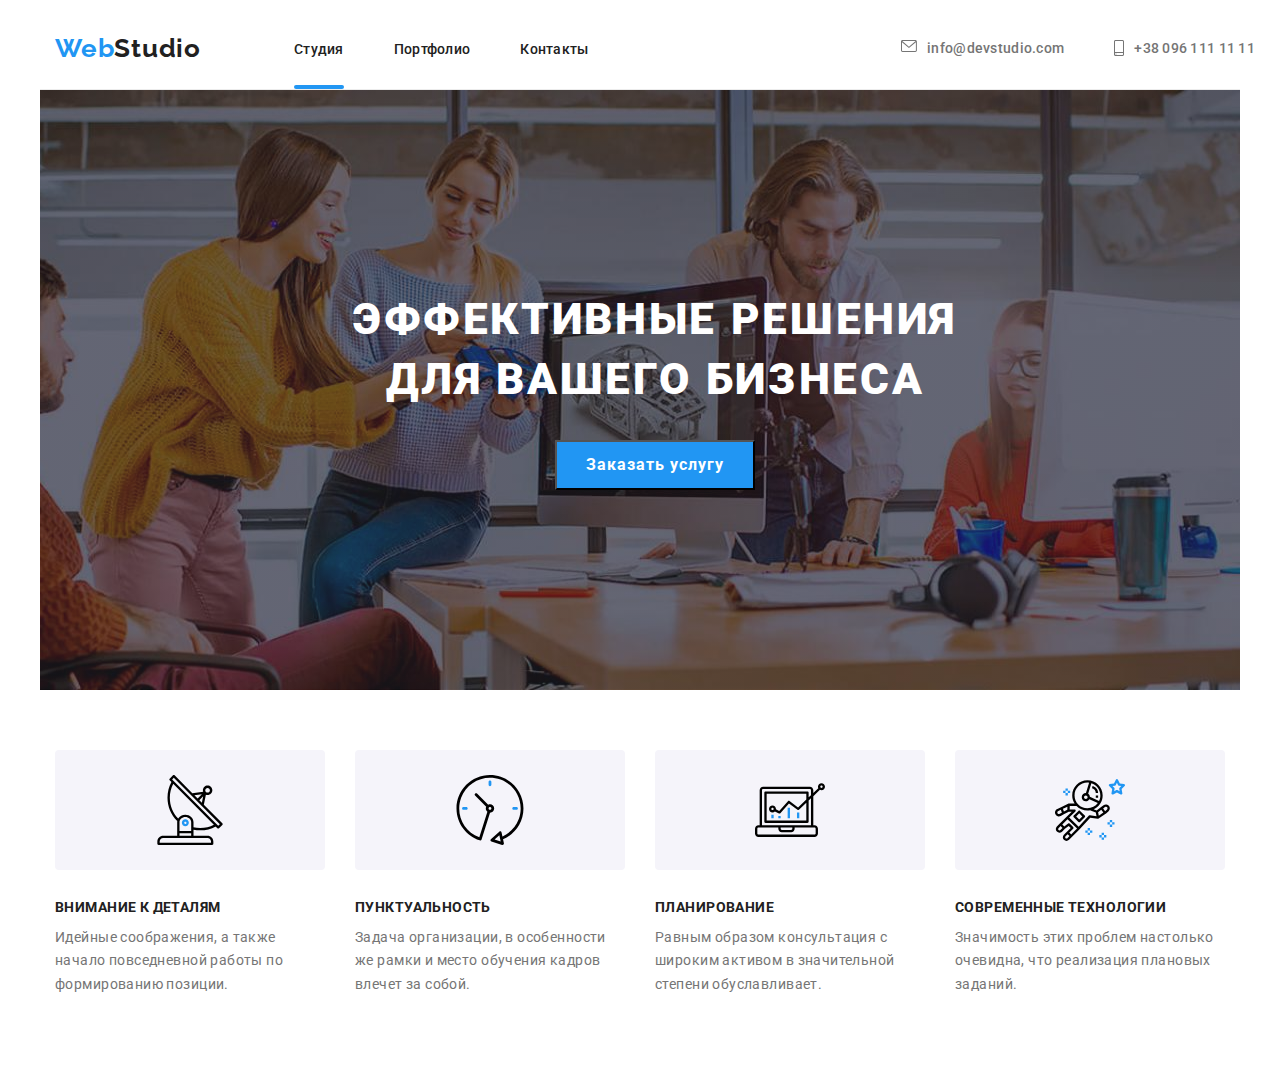
==== commit 4aaf6f12: "add" ====
--- a/index.html
+++ b/index.html
@@ -128,14 +128,14 @@
     </header>
     <main>
                 <!--Заголовок-->
-    <!-- <section class="hero">
+    <section class="hero">
         <div class="container">
             <h1 class="hero-title">Эффективные решения <br> для вашего бизнеса</h1>
             <button class="button hero-btn" data-modal-open type="button">Заказать услугу</button>
         </div>
-        </section> -->
+    </section>
                 <!--Описание чем занимаемся-->
-    <!-- <section class="about">
+    <section class="about">
         <div class="container">
         <ul class="about-list list">
             <li class="about-item">
@@ -184,7 +184,7 @@
             </li>
         </ul>
         </div>
-    </section> -->
+    </section>
                 <!--Фото чем занимаемся-->
     <!-- <section class="work-foto list">
         <div class="container">
--- a/css/main.min.css
+++ b/css/main.min.css
@@ -1,2 +1,2 @@
-:root{--primery-text-color: #212121;--second-text-color: #757575;--primary-title-color: #ffffff;--secondary-title-color: #212121;--accent-color: #2196F3}.visually-hidden{position:absolute;white-space:nowrap;width:1px;height:1px;overflow:hidden;border:0;padding:0;clip:rect(0 0 0 0);clip-path:inset(50%);margin:-1px}body{font-family:'Roboto', sans-serif}p,h1,h2,h3,h4,h5,h6{margin:0}ul{margin:0;padding:0}button{cursor:pointer}img{display:block}.list{list-style:none}.link{text-decoration:none}.container{padding-left:15px;padding-right:15px;margin-left:auto;margin-right:auto}@media screen and (min-width: 480px){.container{width:480px}}@media screen and (min-width: 768px){.container{width:768px}}@media screen and (min-width: 1200px){.container{width:1200px}}.modal-btn{border:1px solid rgba(0,0,0,0.1);background-color:transparent;width:30px;height:30px;border-radius:50%;position:absolute;top:8px;right:10px;display:flex;align-items:center;justify-content:center;transition:color 250ms cubic-bezier(0.4, 0, 0.2, 1)}.modal-btn:hover,.modal-btn:focus{color:var(--accent-color)}.social-link{width:100%;height:100%;background-color:var(--primary-title-color);border-radius:50%;display:flex;align-items:center;justify-content:center;transition:background-color 250ms cubic-bezier(0.4, 0, 0.2, 1)}.social-link:hover,.social-link:focus{background-color:var(--accent-color)}.social-icon{fill:#AFB1B8;transition:fill 250ms cubic-bezier(0.4, 0, 0.2, 1)}.social-link:hover .social-icon,.social-link:focus .social-icon{fill:var(--primary-title-color)}.work-foto{padding-bottom:94px}.title{margin-bottom:50px;font-weight:700;font-size:36px;line-height:1.16;text-align:center;letter-spacing:0.03em;color:var(--primery-text-color)}.title-list{display:flex;margin-left:-30px}.title-item{flex-basis:calc(100% / 3 - 30px);margin-left:30px}.title-text-wrap{position:relative}.title-text{display:block;bottom:0;padding:0;padding-top:27px;padding-bottom:27px;width:100%;text-align:center;font-weight:700;font-size:14px;line-height:1.14;letter-spacing:0.03em;text-transform:uppercase;color:var(--primary-title-color);position:absolute;background-color:rgba(47,48,58,0.8)}.backdrop{width:100vw;height:100vh;background-color:rgba(47,48,58,0.4);position:fixed;top:0;transition:opacity 250ms cubic-bezier(0.4, 0, 0.2, 1),visibility 250ms cubic-bezier(0.4, 0, 0.2, 1)}.backdrop.is-hidden .modal{transform:translate(100%);transition:transform 500ms cubic-bezier(0.4, 0, 0.2, 1)}.backdrop.is-hidden{visibility:hidden;opacity:0;pointer-events:none}.modal{position:absolute;width:528px;min-height:581px;background-color:var(--primary-title-color);border-radius:4px;top:50%;left:50%;transform:translate(-50%, -50%);transition:transform 500ms cubic-bezier(0.4, 0, 0.2, 1);padding:40px}.modal-close-icon{fill:currentColor}.modal-form{display:flex;flex-direction:column}.modal-form-head{font-weight:700;font-size:20px;line-height:1.15;text-align:center;letter-spacing:0.03em;color:var(--primery-text-color);margin-bottom:12px}.modal-form-field{font-size:12px;line-height:1.16;letter-spacing:0.01em;color:var(--second-text-color);margin-bottom:10px}.modal-form-wraper{position:relative;display:block;margin-top:4px}.modal-form-input{width:100%;height:40px;padding-left:30px;border:1px solid rgba(33,33,33,0.2);border-radius:4px;transition:border-color 250ms cubic-bezier(0.4, 0, 0.2, 1)}.modal-form-input:focus{outline:none;border-color:var(--accent-color)}.modal-icon{position:absolute;top:50%;left:12px;transform:translateY(-50%);transition:fill 250ms cubic-bezier(0.4, 0, 0.2, 1)}.modal-form-input:focus+.modal-icon{fill:var(--accent-color)}.modal-form-message{width:100%;height:120px;margin-top:4px;padding:12px 16px;border:1px solid rgba(33,33,33,0.2);border-radius:4px;resize:none;transition:border-color 250ms cubic-bezier(0.4, 0, 0.2, 1)}.modal-form-message:focus{outline:none;border-color:var(--accent-color)}.modal-form-checkbox-label{display:flex;align-items:center;justify-content:center;margin-bottom:30px;font-size:14px;line-height:1.71;letter-spacing:0.03em;color:var(--second-text-color)}.modal-form-checkbox-label::before{display:block;content:'';width:15px;height:15px;margin-right:7px;border:2px solid #212121;cursor:pointer;transition:background-color 250ms cubic-bezier(0.4, 0, 0.2, 1)}.modal-form-checkbox:checked+.modal-form-checkbox-label::before{background-color:var(--accent-color);background-image:url(../images/check.svg);background-position:center;background-repeat:no-repeat;background-size:cover}.modal-form-checkbox:focus+.modal-form-checkbox-label::before{border-color:var(--accent-color)}.modal-form-checkbox-label-one{color:var(--accent-color)}.modal-form-button{display:flex;width:200px;height:50px;font-weight:700;font-size:16px;line-height:1.87;align-self:center;align-items:center;justify-content:center;letter-spacing:0.06em;color:var(--primary-title-color);background-color:var(--accent-color);border:none}.header{padding-top:16px;padding-bottom:16px;border-bottom:1px solid #ECECEC}@media screen and (min-width: 768px){.header{padding-top:26px;padding-bottom:26px}}@media screen and (min-width: 1200px){.header{padding-top:25px;padding-bottom:25px}}.header-container{display:flex;align-items:center;justify-content:space-between}.burger-btn{background-color:transparent;cursor:pointer;border:none;padding:0;line-height:0}.burger-btn:focus,.burger-btn:hover{fill:#2196F3}@media screen and (min-width: 768px){.burger-btn{display:none}}.burger-icon{width:40px;height:40px}.mobile-menu{position:fixed;z-index:100;top:0;left:0;width:100vw;height:100vh;padding:48px 40px;background-color:var(--primary-title-color);opacity:0;visibility:hidden;pointer-events:none;transition:opasity 250ms cubic-bezier(0.4, 0, 0.2, 1),visibility 250ms cubic-bezier(0.4, 0, 0.2, 1)}.mobile-menu:hover,.mobile-menu:focus{color:var(--accent-color)}.mobile-menu.is-open{opacity:1;visibility:visible;pointer-events:all}.close-btn{position:absolute;top:10px;right:10px;width:40px;height:40px;background-color:transparent;cursor:pointer;border:none;padding:0;line-height:0}.close-btn-icon{width:40px;height:40px}@media screen and (max-width: 767px){.site-nav{display:none}}@media screen and (min-width: 768px){.site-nav{display:flex;align-items:center}}@media screen and (max-width: 767px){.header-connect{display:none}}@media screen and (max-width: 767px){.header-nav{display:none}}.logo{font-family:Raleway;font-weight:700;font-size:26px;line-height:1.19;letter-spacing:0.03em;color:var(--primery-text-color)}.web{color:var(--accent-color)}.mobile-container{display:flex;flex-direction:column;justify-content:space-between;height:100%}.mobile{display:block}.mobile-menu-nav{margin:0;padding:0}.mobile-menu-nav-item:not(:last-child){margin-bottom:32px}.mobile-menu-nav-link{font-family:Roboto;font-style:normal;font-weight:500;font-size:40px;line-height:1.17;text-align:center;letter-spacing:0.02em;text-decoration:none;color:var(--primery-text-color)}.mobile-menu-nav-link:hover,.mobile-menu-nav-link:focus{color:var(--accent-color)}.mobile-contacts{margin-top:302px}.mobile-menu-contacts{margin-bottom:64px}.mobile-menu-contacts-item:not(:last-child){margin-bottom:32px}.mobile-menu-contacts-link{text-decoration:none;font-weight:500;font-size:34px;line-height:1.17;letter-spacing:0.02em;color:var(--accent-color)}.mobile-menu-contacts-link-mail{text-decoration:none;font-weight:500;font-size:24px;line-height:1.16;letter-spacing:0.02em;color:var(--second-text-color)}.social-mobile{display:flex;flex-wrap:wrap;margin-bottom:48px}.social-mobile-item:not(:last-child){padding-right:10px;border-right:1px solid rgba(33,33,33,0.2)}.social-mobile-item:not(:first-child){padding-left:10px}.social-mobile-link{text-decoration:none;font-weight:500;font-size:18px;line-height:1.22;letter-spacing:0.02em;color:#2196F3}.site-nav__item:not(:last-child){margin-right:50px}.header-logo{margin-right:93px}.header-nav{display:block;align-items:center}.site-nav__link{font-weight:500;font-size:14px;line-height:1.14;letter-spacing:0.02em;color:var(--primery-text-color);transition:color 250ms cubic-bezier(0.4, 0, 0.2, 1);position:relative}.site-nav__link:hover,.site-nav__link:focus{color:var(--accent-color)}.site-nav__link.current::after{content:'';width:100%;position:absolute;height:4px;border-radius:2px;display:block;bottom:-32px;background-color:var(--accent-color)}.nav-contacts{display:block;margin-left:auto;letter-spacing:0.02em;font-weight:500;font-size:14px;line-height:1.17;list-style:none}@media screen and (max-width: 767px){.nav-contacts{display:none}}@media screen and (min-width: 1200px){.nav-contacts{display:flex;align-items:center}}@media screen and (max-width: 1199px){.nav-contacts-item:not(:last-child){margin-bottom:10px}}@media screen and (min-width: 1200px){.nav-contacts-item:not(:last-child){margin-right:50px}}.nav-contacts-contact{display:flex;text-decoration:none;color:var(--second-text-color);transition:color 250ms cubic-bezier(0.4, 0, 0.2, 1)}.nav-contacts-contact:hover,.nav-contacts-contact:focus{color:var(--accent-color)}.header-connect{display:none}.header-connect-item:not(:last-child){margin-right:50px}.header-site__link{font-weight:500;font-size:14px;line-height:1.14;letter-spacing:0.02em;color:var(--second-text-color);transition:color 250ms cubic-bezier(0.4, 0, 0.2, 1)}.header-site__link:hover,.header-site__link:focus{color:var(--accent-color)}.header-tel__link{font-weight:500;font-size:14px;line-height:1.14;letter-spacing:0.02em;color:var(--second-text-color);transition:color 250ms cubic-bezier(0.4, 0, 0.2, 1)}.header-tel__link:hover,.header-tel__link:focus{color:var(--accent-color)}.contact-nav__icon{fill:currentColor;margin-right:10px;justify-content:center}.hero{padding-top:200px;padding-bottom:200px;background-color:var(--primery-text-color);background-image:linear-gradient(rgba(47,48,58,0.4), rgba(47,48,58,0.4)),url(../images/hero-bg.jpg);background-repeat:no-repeat;background-size:cover;background-position:center}.hero-title{margin:0 auto;max-width:696;margin-bottom:30px;font-weight:900;font-size:44px;line-height:1.36;letter-spacing:0.06em;text-align:center;text-transform:uppercase;color:var(--primary-title-color)}.hero-btn{display:block;margin:0 auto;background-repeat:4px;margin-top:30;margin-bottom:200;background-color:var(--accent-color)}.button{min-width:200px;height:50px;cursor:pointer;font-family:inherit;font-weight:bold;font-size:16px;line-height:1.87;letter-spacing:0.06em;color:var(--primary-title-color)}.about{padding-top:94px;padding-bottom:94px}.third-title{max-width:270px;font-weight:700;font-size:14px;line-height:1.14;letter-spacing:0.03em;text-transform:uppercase;color:var(--primery-text-color)}.about-list{display:flex;margin-left:-30px}.about-item{flex-basis:calc(100% / 4 - 30);margin-left:30px}.about-text{margin-top:10px;min-width:270px;font-size:14px;line-height:1.71;letter-spacing:0.03em;color:var(--second-text-color)}.about-icon{display:flex;align-items:center;justify-content:center;width:270px;height:120px;margin-bottom:30px;border-radius:4px;background-color:#F5F4FA}.about-icons:last-child{margin-right:0}.about-icons{margin-right:30px;justify-content:center;transition:fill 250ms linear}.about-icons:hover,.about-icons:focus{fill:var(--accent-color)}.section-command{padding-top:94px;padding-bottom:94px;background-color:#F5F4FA}.title-command{margin-bottom:50px;font-weight:700;font-size:36px;line-height:1.16;text-align:center;letter-spacing:0.03em;color:var(--primery-text-color)}.title-list-command{display:flex;margin-left:-30px}.command-item{flex-basis:calc(100% / 4 -30px);margin-left:30px;background-color:var(--primary-title-color);box-shadow:0px 1px 3px rgba(0,0,0,0.12),0px 1px 1px rgba(0,0,0,0.14),0px 2px 1px rgba(0,0,0,0.2)}.name{font-weight:500;font-size:16px;line-height:1.19;letter-spacing:0.03em;color:var(--primery-text-color);margin-bottom:10px}.command-item-desciption{padding-top:30px;padding-bottom:30px;text-align:center}.speciality{padding-top:8px;margin-bottom:16px;font-size:16px;line-height:1.19;letter-spacing:0.03em;color:var(--second-text-color)}.social-list{display:flex;justify-content:center}.social-item{width:44px;height:44px;margin-right:10px}.social-item:last-child{margin-right:0}.clients{padding-top:94px;padding-bottom:94px}.title-clients{margin-bottom:50px;font-weight:700;font-size:36px;line-height:1.16;text-align:center;letter-spacing:0.03em;color:var(--primery-text-color)}.clients-list{width:170px;height:92px;margin-right:30px}.clients-list:last-child{margin-right:0}.clients-about{display:flex;align-items:center;justify-content:center}.clients-item{background-position:center;background-repeat:no-repeat;border:1px solid #AFB1B8;border-radius:4px;height:92px}.clients-item:hover,.clients-item:focus{border-color:var(--accent-color)}.clients-link{width:100%;height:100%;display:flex;align-items:center;justify-content:center;transition:background-color 250ms cubic-bezier(0.4, 0, 0.2, 1)}.clients-link:hover,.clients-link:focus{color:var(--accent-color)}.clients-icon{fill:#AFB1B8;transition:fill 250ms cubic-bezier(0.4, 0, 0.2, 1)}.clients-link:hover .clients-icon,.clients-link:focus .clients-icon{fill:var(--accent-color)}.footer-class{padding-top:60px;padding-bottom:60px;background-color:#2F303A}.logo-footer{display:block;margin-bottom:20px;color:var(--primary-title-color)}.footer-address{margin-bottom:9px;font-style:normal;font-size:14px;line-height:1.71;letter-spacing:0.03em;color:var(--primary-title-color)}.footer-list{font-size:14px;line-height:1.71;letter-spacing:0.03em;color:rgba(255,255,255,0.6)}.footer-item{margin-bottom:9px}.footer-header-site{font-size:14px;line-height:1.71;letter-spacing:0.03em;color:rgba(255,255,255,0.6);transition:color 250ms cubic-bezier(0.4, 0, 0.2, 1)}.footer-header-site:hover,.footer-header-site:focus{color:var(--accent-color)}.footer-header-tel{font-size:14px;line-height:1.71;letter-spacing:0.03em;color:rgba(255,255,255,0.6);transition:color 250ms cubic-bezier(0.4, 0, 0.2, 1)}.footer-header-tel:hover,.footer-header-tel:focus{color:var(--accent-color)}.footer-container{display:flex;align-items:baseline}.footer-right{padding-left:70px}.title-footer-right{padding-bottom:20px;font-weight:700;font-size:14px;line-height:1.14;letter-spacing:0.03em;text-transform:uppercase;color:var(--primary-title-color)}.footer-social-list{display:flex;justify-content:center}.footer-social-item{width:44px;height:44px;margin-right:10px}.footer-social-item:last-child{margin-right:0}.footer-social-icon{fill:var(--primary-title-color);transition:fill 250ms cubic-bezier(0.4, 0, 0.2, 1)}.footer-social-link:hover .footer-social-icon,.footer-social-link:focus .footer-social-icon{fill:var(--primary-title-color)}.footer-social-link{width:100%;height:100%;background-color:rgba(255,255,255,0.1);border-radius:50%;display:flex;align-items:center;justify-content:center;transition:background-color 250ms cubic-bezier(0.4, 0, 0.2, 1)}.footer-social-link:hover,.footer-social-link:focus{background-color:var(--accent-color)}.subscribe-tittle{margin-bottom:20px;font-weight:700;font-size:14px;line-height:1.14;letter-spacing:0.03em;text-transform:uppercase;color:var(--primary-title-color)}.subscribe-footer{margin-left:93px}.subscribe-footer-block{display:flex}.subscribe-form{margin-right:12px}.subscribe-input{width:358px;height:50px;display:inline-block;padding:15px 0 15px 15px;border:1px solid rgba(255,255,255,0.3);border-radius:4px;background-color:inherit;color:var(--primary-title-color)}.subscribe-button{display:flex;align-items:center;min-width:200px;height:50px;padding:10px 32px;border-radius:4px;border-color:transparent;font-size:16px;line-height:1.9;letter-spacing:0.06em;color:var(--primary-title-color);background-color:var(--accent-color);cursor:pointer;box-shadow:0px 4px 4px rgba(0,0,0,0.15)}.subscribe-icon{margin-left:10px}.visually{padding-top:94px;padding-bottom:94px}.visually-list{padding-bottom:50px;display:flex;margin-left:-8px;justify-content:center}.visually-btn{padding-top:6px;padding-bottom:6px;padding-right:22px;padding-left:22px;border:none;text-align:center;font-weight:500;font-size:16px;line-height:1.62;letter-spacing:0.03em;color:var(--primery-text-color);transition:color 250ms cubic-bezier(0.4, 0, 0.2, 1),background-color 250ms cubic-bezier(0.4, 0, 0.2, 1)}.visually-btn:hover,.visually-btn:focus{color:var(--primary-title-color);background-color:var(--accent-color)}.visually-item{flex-basis:calc(100% / 5 -8px);margin-left:8px}.hidden-list{display:flex;flex-wrap:wrap;margin-left:-30px;margin-bottom:-30px;font-weight:700;font-size:18px;line-height:2;letter-spacing:0.06em;color:var(--primery-text-color)}.hiden-item{flex-basis:calc(100% 9 -30px);margin-left:30px;margin-bottom:30px}.hiden-item:hover .hiden-picture-text{transform:translateY(0)}.hiden-about{padding-top:20px;padding-bottom:20px;padding-left:24px;padding-right:24px;border:1px solid #EEEEEE}.hidden-lines{font-weight:700;font-size:18px;line-height:2;letter-spacing:0.06em;color:var(--primery-text-color)}.hidden-text{padding-top:4px;font-weight:normal;font-size:16px;line-height:1.87;letter-spacing:0.03em;color:var(--second-text-color)}.hiden-link{display:block;color:var(--primery-text-color);text-decoration:none;transition:box-shadow 250ms cubic-bezier(0.4, 0, 0.2, 1)}.hiden-link:hover,.hiden-link:focus{box-shadow:0px 1px 1px rgba(0,0,0,0.12),0px 4px 4px rgba(0,0,0,0.06),1px 4px 6px rgba(0,0,0,0.16)}.hiden-item-wrap{position:relative;overflow:hidden}.hiden-picture-text{position:absolute;top:0;left:0;color:var(--primary-title-color);line-height:1.56;background-color:rgba(33,150,243,0.9);padding:63px 40px;height:100%;transform:translateY(100%);transition:transform 250ms cubic-bezier(0.4, 0, 0.2, 1)}
+:root{--primery-text-color: #212121;--second-text-color: #757575;--primary-title-color: #ffffff;--secondary-title-color: #212121;--accent-color: #2196F3}.visually-hidden{position:absolute;white-space:nowrap;width:1px;height:1px;overflow:hidden;border:0;padding:0;clip:rect(0 0 0 0);clip-path:inset(50%);margin:-1px}body{font-family:'Roboto', sans-serif}p,h1,h2,h3,h4,h5,h6{margin:0}ul{margin:0;padding:0}button{cursor:pointer}img{display:block}.list{list-style:none}.link{text-decoration:none}.container{padding-left:15px;padding-right:15px;margin-left:auto;margin-right:auto;width:100%}@media screen and (min-width: 480px){.container{max-width:480px}}@media screen and (min-width: 768px){.container{max-width:768px}}@media screen and (min-width: 1200px){.container{max-width:1200px}}.modal-btn{border:1px solid rgba(0,0,0,0.1);background-color:transparent;width:30px;height:30px;border-radius:50%;position:absolute;top:8px;right:10px;display:flex;align-items:center;justify-content:center;transition:color 250ms cubic-bezier(0.4, 0, 0.2, 1)}.modal-btn:hover,.modal-btn:focus{color:var(--accent-color)}.social-link{width:100%;height:100%;background-color:var(--primary-title-color);border-radius:50%;display:flex;align-items:center;justify-content:center;transition:background-color 250ms cubic-bezier(0.4, 0, 0.2, 1)}.social-link:hover,.social-link:focus{background-color:var(--accent-color)}.social-icon{fill:#AFB1B8;transition:fill 250ms cubic-bezier(0.4, 0, 0.2, 1)}.social-link:hover .social-icon,.social-link:focus .social-icon{fill:var(--primary-title-color)}.work-foto{padding-bottom:94px}.title{margin-bottom:50px;font-weight:700;font-size:36px;line-height:1.16;text-align:center;letter-spacing:0.03em;color:var(--primery-text-color)}.title-list{display:flex;margin-left:-30px}.title-item{flex-basis:calc(100% / 3 - 30px);margin-left:30px}.title-text-wrap{position:relative}.title-text{display:block;bottom:0;padding:0;padding-top:27px;padding-bottom:27px;width:100%;text-align:center;font-weight:700;font-size:14px;line-height:1.14;letter-spacing:0.03em;text-transform:uppercase;color:var(--primary-title-color);position:absolute;background-color:rgba(47,48,58,0.8)}.backdrop{width:100vw;height:100vh;background-color:rgba(47,48,58,0.4);position:fixed;top:0;transition:opacity 250ms cubic-bezier(0.4, 0, 0.2, 1),visibility 250ms cubic-bezier(0.4, 0, 0.2, 1)}.backdrop.is-hidden .modal{transform:translate(100%);transition:transform 500ms cubic-bezier(0.4, 0, 0.2, 1)}.backdrop.is-hidden{visibility:hidden;opacity:0;pointer-events:none}.modal{position:absolute;width:528px;min-height:581px;background-color:var(--primary-title-color);border-radius:4px;top:50%;left:50%;transform:translate(-50%, -50%);transition:transform 500ms cubic-bezier(0.4, 0, 0.2, 1);padding:40px}.modal-close-icon{fill:currentColor}.modal-form{display:flex;flex-direction:column}.modal-form-head{font-weight:700;font-size:20px;line-height:1.15;text-align:center;letter-spacing:0.03em;color:var(--primery-text-color);margin-bottom:12px}.modal-form-field{font-size:12px;line-height:1.16;letter-spacing:0.01em;color:var(--second-text-color);margin-bottom:10px}.modal-form-wraper{position:relative;display:block;margin-top:4px}.modal-form-input{width:100%;height:40px;padding-left:30px;border:1px solid rgba(33,33,33,0.2);border-radius:4px;transition:border-color 250ms cubic-bezier(0.4, 0, 0.2, 1)}.modal-form-input:focus{outline:none;border-color:var(--accent-color)}.modal-icon{position:absolute;top:50%;left:12px;transform:translateY(-50%);transition:fill 250ms cubic-bezier(0.4, 0, 0.2, 1)}.modal-form-input:focus+.modal-icon{fill:var(--accent-color)}.modal-form-message{width:100%;height:120px;margin-top:4px;padding:12px 16px;border:1px solid rgba(33,33,33,0.2);border-radius:4px;resize:none;transition:border-color 250ms cubic-bezier(0.4, 0, 0.2, 1)}.modal-form-message:focus{outline:none;border-color:var(--accent-color)}.modal-form-checkbox-label{display:flex;align-items:center;justify-content:center;margin-bottom:30px;font-size:14px;line-height:1.71;letter-spacing:0.03em;color:var(--second-text-color)}.modal-form-checkbox-label::before{display:block;content:'';width:15px;height:15px;margin-right:7px;border:2px solid #212121;cursor:pointer;transition:background-color 250ms cubic-bezier(0.4, 0, 0.2, 1)}.modal-form-checkbox:checked+.modal-form-checkbox-label::before{background-color:var(--accent-color);background-image:url(../images/check.svg);background-position:center;background-repeat:no-repeat;background-size:cover}.modal-form-checkbox:focus+.modal-form-checkbox-label::before{border-color:var(--accent-color)}.modal-form-checkbox-label-one{color:var(--accent-color)}.modal-form-button{display:flex;width:200px;height:50px;font-weight:700;font-size:16px;line-height:1.87;align-self:center;align-items:center;justify-content:center;letter-spacing:0.06em;color:var(--primary-title-color);background-color:var(--accent-color);border:none}.header{padding-top:16px;padding-bottom:16px;border-bottom:1px solid #ECECEC}@media screen and (min-width: 768px){.header{padding-top:26px;padding-bottom:26px}}@media screen and (min-width: 1200px){.header{padding-top:25px;padding-bottom:25px}}.header-container{display:flex;align-items:center;justify-content:space-between}.burger-btn{background-color:transparent;cursor:pointer;border:none;padding:0;line-height:0}.burger-btn:focus,.burger-btn:hover{fill:#2196F3}@media screen and (min-width: 768px){.burger-btn{display:none}}.burger-icon{width:40px;height:40px}.mobile-menu{position:fixed;z-index:100;top:0;left:0;width:100vw;height:100vh;padding:48px 40px;background-color:var(--primary-title-color);opacity:0;visibility:hidden;pointer-events:none;transition:opasity 250ms cubic-bezier(0.4, 0, 0.2, 1),visibility 250ms cubic-bezier(0.4, 0, 0.2, 1)}.mobile-menu:hover,.mobile-menu:focus{color:var(--accent-color)}.mobile-menu.is-open{opacity:1;visibility:visible;pointer-events:all}.close-btn{position:absolute;top:10px;right:10px;width:40px;height:40px;background-color:transparent;cursor:pointer;border:none;padding:0;line-height:0}.close-btn-icon{width:40px;height:40px}@media screen and (max-width: 767px){.site-nav{display:none}}@media screen and (min-width: 768px){.site-nav{display:flex;align-items:center}}@media screen and (max-width: 767px){.header-connect{display:none}}@media screen and (max-width: 767px){.header-nav{display:none}}.logo{font-family:Raleway;font-weight:700;font-size:26px;line-height:1.19;letter-spacing:0.03em;color:var(--primery-text-color)}.web{color:var(--accent-color)}.mobile-container{display:flex;flex-direction:column;justify-content:space-between;height:100%}.mobile{display:block}.mobile-menu-nav{margin:0;padding:0}.mobile-menu-nav-item:not(:last-child){margin-bottom:32px}.mobile-menu-nav-link{font-family:Roboto;font-style:normal;font-weight:500;font-size:40px;line-height:1.17;text-align:center;letter-spacing:0.02em;text-decoration:none;color:var(--primery-text-color)}.mobile-menu-nav-link:hover,.mobile-menu-nav-link:focus{color:var(--accent-color)}.mobile-contacts{margin-top:302px}.mobile-menu-contacts{margin-bottom:64px}.mobile-menu-contacts-item:not(:last-child){margin-bottom:32px}.mobile-menu-contacts-link{text-decoration:none;font-weight:500;font-size:34px;line-height:1.17;letter-spacing:0.02em;color:var(--accent-color)}.mobile-menu-contacts-link-mail{text-decoration:none;font-weight:500;font-size:24px;line-height:1.16;letter-spacing:0.02em;color:var(--second-text-color)}.social-mobile{display:flex;flex-wrap:wrap;margin-bottom:48px}.social-mobile-item:not(:last-child){padding-right:10px;border-right:1px solid rgba(33,33,33,0.2)}.social-mobile-item:not(:first-child){padding-left:10px}.social-mobile-link{text-decoration:none;font-weight:500;font-size:18px;line-height:1.22;letter-spacing:0.02em;color:#2196F3}.site-nav__item:not(:last-child){margin-right:50px}.header-logo{margin-right:93px}.header-nav{display:block;align-items:center}.site-nav__link{font-weight:500;font-size:14px;line-height:1.14;letter-spacing:0.02em;color:var(--primery-text-color);transition:color 250ms cubic-bezier(0.4, 0, 0.2, 1);position:relative}.site-nav__link:hover,.site-nav__link:focus{color:var(--accent-color)}.site-nav__link.current::after{content:'';width:100%;position:absolute;height:4px;border-radius:2px;display:block;bottom:-32px;background-color:var(--accent-color)}.nav-contacts{display:block;margin-left:auto;letter-spacing:0.02em;font-weight:500;font-size:14px;line-height:1.17;list-style:none}@media screen and (max-width: 767px){.nav-contacts{display:none}}@media screen and (min-width: 1200px){.nav-contacts{display:flex;align-items:center}}@media screen and (max-width: 1199px){.nav-contacts-item:not(:last-child){margin-bottom:10px}}@media screen and (min-width: 1200px){.nav-contacts-item:not(:last-child){margin-right:50px}}.nav-contacts-contact{display:flex;text-decoration:none;color:var(--second-text-color);transition:color 250ms cubic-bezier(0.4, 0, 0.2, 1)}.nav-contacts-contact:hover,.nav-contacts-contact:focus{color:var(--accent-color)}.header-connect{display:none}.header-connect-item:not(:last-child){margin-right:50px}.header-site__link{font-weight:500;font-size:14px;line-height:1.14;letter-spacing:0.02em;color:var(--second-text-color);transition:color 250ms cubic-bezier(0.4, 0, 0.2, 1)}.header-site__link:hover,.header-site__link:focus{color:var(--accent-color)}.header-tel__link{font-weight:500;font-size:14px;line-height:1.14;letter-spacing:0.02em;color:var(--second-text-color);transition:color 250ms cubic-bezier(0.4, 0, 0.2, 1)}.header-tel__link:hover,.header-tel__link:focus{color:var(--accent-color)}.contact-nav__icon{fill:currentColor;margin-right:10px;justify-content:center}.hero{padding-top:118px;padding-bottom:118px;background-color:var(--primery-text-color);background-image:linear-gradient(rgba(47,48,58,0.4), rgba(47,48,58,0.4)),url(../images/hero-bg.jpg);background-repeat:no-repeat;background-size:cover;background-position:center}@media screen and (min-width: 1200px){.hero{padding-top:200px;padding-bottom:200px}}.hero-title{margin:0 auto;max-width:360px;margin-bottom:30px;font-weight:900;letter-spacing:0.06em;text-align:center;text-transform:uppercase;color:var(--primary-title-color);font-size:26px;line-height:1.62}@media screen and (min-width: 1200px){.hero-title{max-width:696px}}@media screen and (min-width: 1200px){.hero-title{font-size:44px;line-height:1.36}}.hero-btn{display:block;margin:0 auto;background-repeat:4px;margin-top:30;margin-bottom:200;background-color:var(--accent-color)}.button{min-width:200px;height:50px;cursor:pointer;font-family:inherit;font-weight:bold;font-size:16px;line-height:1.87;letter-spacing:0.06em;color:var(--primary-title-color)}.about{padding-top:60px;padding-bottom:60px}.third-title{margin-bottom:10px;text-align:center;font-weight:700;font-size:14px;line-height:1.14;letter-spacing:0.03em;text-transform:uppercase;color:var(--primery-text-color)}@media screen and (min-width: 768px){.third-title{text-align:left}}.about-list{width:100%;margin-bottom:-30px}@media screen and (min-width: 768px){.about-list{display:flex;flex-wrap:wrap;margin-left:-30px}}.about-item{margin-bottom:30px}@media screen and (min-width: 768px){.about-item{flex-basis:calc(100% / 2 - 30px);margin-left:30px}}@media screen and (min-width: 1200px){.about-item{flex-basis:calc(100% / 4 - 30px)}}.about-text{margin-top:10px;min-width:270px;font-size:14px;line-height:1.71;letter-spacing:0.03em;color:var(--second-text-color)}.about-icon{display:flex;align-items:center;justify-content:center;width:100%;height:120px;margin-bottom:30px;border-radius:4px;background-color:#F5F4FA}.about-icons:last-child{margin-right:0}.about-icons{margin-right:30px;justify-content:center;transition:fill 250ms linear}.about-icons:hover,.about-icons:focus{fill:var(--accent-color)}.section-command{padding-top:94px;padding-bottom:94px;background-color:#F5F4FA}.title-command{margin-bottom:50px;font-weight:700;font-size:36px;line-height:1.16;text-align:center;letter-spacing:0.03em;color:var(--primery-text-color)}.title-list-command{display:flex;margin-left:-30px}.command-item{flex-basis:calc(100% / 4 -30px);margin-left:30px;background-color:var(--primary-title-color);box-shadow:0px 1px 3px rgba(0,0,0,0.12),0px 1px 1px rgba(0,0,0,0.14),0px 2px 1px rgba(0,0,0,0.2)}.name{font-weight:500;font-size:16px;line-height:1.19;letter-spacing:0.03em;color:var(--primery-text-color);margin-bottom:10px}.command-item-desciption{padding-top:30px;padding-bottom:30px;text-align:center}.speciality{padding-top:8px;margin-bottom:16px;font-size:16px;line-height:1.19;letter-spacing:0.03em;color:var(--second-text-color)}.social-list{display:flex;justify-content:center}.social-item{width:44px;height:44px;margin-right:10px}.social-item:last-child{margin-right:0}.clients{padding-top:94px;padding-bottom:94px}.title-clients{margin-bottom:50px;font-weight:700;font-size:36px;line-height:1.16;text-align:center;letter-spacing:0.03em;color:var(--primery-text-color)}.clients-list{width:170px;height:92px;margin-right:30px}.clients-list:last-child{margin-right:0}.clients-about{display:flex;align-items:center;justify-content:center}.clients-item{background-position:center;background-repeat:no-repeat;border:1px solid #AFB1B8;border-radius:4px;height:92px}.clients-item:hover,.clients-item:focus{border-color:var(--accent-color)}.clients-link{width:100%;height:100%;display:flex;align-items:center;justify-content:center;transition:background-color 250ms cubic-bezier(0.4, 0, 0.2, 1)}.clients-link:hover,.clients-link:focus{color:var(--accent-color)}.clients-icon{fill:#AFB1B8;transition:fill 250ms cubic-bezier(0.4, 0, 0.2, 1)}.clients-link:hover .clients-icon,.clients-link:focus .clients-icon{fill:var(--accent-color)}.footer-class{padding-top:60px;padding-bottom:60px;background-color:#2F303A}.logo-footer{display:block;margin-bottom:20px;color:var(--primary-title-color)}.footer-address{margin-bottom:9px;font-style:normal;font-size:14px;line-height:1.71;letter-spacing:0.03em;color:var(--primary-title-color)}.footer-list{font-size:14px;line-height:1.71;letter-spacing:0.03em;color:rgba(255,255,255,0.6)}.footer-item{margin-bottom:9px}.footer-header-site{font-size:14px;line-height:1.71;letter-spacing:0.03em;color:rgba(255,255,255,0.6);transition:color 250ms cubic-bezier(0.4, 0, 0.2, 1)}.footer-header-site:hover,.footer-header-site:focus{color:var(--accent-color)}.footer-header-tel{font-size:14px;line-height:1.71;letter-spacing:0.03em;color:rgba(255,255,255,0.6);transition:color 250ms cubic-bezier(0.4, 0, 0.2, 1)}.footer-header-tel:hover,.footer-header-tel:focus{color:var(--accent-color)}.footer-container{display:flex;align-items:baseline}.footer-right{padding-left:70px}.title-footer-right{padding-bottom:20px;font-weight:700;font-size:14px;line-height:1.14;letter-spacing:0.03em;text-transform:uppercase;color:var(--primary-title-color)}.footer-social-list{display:flex;justify-content:center}.footer-social-item{width:44px;height:44px;margin-right:10px}.footer-social-item:last-child{margin-right:0}.footer-social-icon{fill:var(--primary-title-color);transition:fill 250ms cubic-bezier(0.4, 0, 0.2, 1)}.footer-social-link:hover .footer-social-icon,.footer-social-link:focus .footer-social-icon{fill:var(--primary-title-color)}.footer-social-link{width:100%;height:100%;background-color:rgba(255,255,255,0.1);border-radius:50%;display:flex;align-items:center;justify-content:center;transition:background-color 250ms cubic-bezier(0.4, 0, 0.2, 1)}.footer-social-link:hover,.footer-social-link:focus{background-color:var(--accent-color)}.subscribe-tittle{margin-bottom:20px;font-weight:700;font-size:14px;line-height:1.14;letter-spacing:0.03em;text-transform:uppercase;color:var(--primary-title-color)}.subscribe-footer{margin-left:93px}.subscribe-footer-block{display:flex}.subscribe-form{margin-right:12px}.subscribe-input{width:358px;height:50px;display:inline-block;padding:15px 0 15px 15px;border:1px solid rgba(255,255,255,0.3);border-radius:4px;background-color:inherit;color:var(--primary-title-color)}.subscribe-button{display:flex;align-items:center;min-width:200px;height:50px;padding:10px 32px;border-radius:4px;border-color:transparent;font-size:16px;line-height:1.9;letter-spacing:0.06em;color:var(--primary-title-color);background-color:var(--accent-color);cursor:pointer;box-shadow:0px 4px 4px rgba(0,0,0,0.15)}.subscribe-icon{margin-left:10px}.visually{padding-top:94px;padding-bottom:94px}.visually-list{padding-bottom:50px;display:flex;margin-left:-8px;justify-content:center}.visually-btn{padding-top:6px;padding-bottom:6px;padding-right:22px;padding-left:22px;border:none;text-align:center;font-weight:500;font-size:16px;line-height:1.62;letter-spacing:0.03em;color:var(--primery-text-color);transition:color 250ms cubic-bezier(0.4, 0, 0.2, 1),background-color 250ms cubic-bezier(0.4, 0, 0.2, 1)}.visually-btn:hover,.visually-btn:focus{color:var(--primary-title-color);background-color:var(--accent-color)}.visually-item{flex-basis:calc(100% / 5 -8px);margin-left:8px}.hidden-list{display:flex;flex-wrap:wrap;margin-left:-30px;margin-bottom:-30px;font-weight:700;font-size:18px;line-height:2;letter-spacing:0.06em;color:var(--primery-text-color)}.hiden-item{flex-basis:calc(100% 9 -30px);margin-left:30px;margin-bottom:30px}.hiden-item:hover .hiden-picture-text{transform:translateY(0)}.hiden-about{padding-top:20px;padding-bottom:20px;padding-left:24px;padding-right:24px;border:1px solid #EEEEEE}.hidden-lines{font-weight:700;font-size:18px;line-height:2;letter-spacing:0.06em;color:var(--primery-text-color)}.hidden-text{padding-top:4px;font-weight:normal;font-size:16px;line-height:1.87;letter-spacing:0.03em;color:var(--second-text-color)}.hiden-link{display:block;color:var(--primery-text-color);text-decoration:none;transition:box-shadow 250ms cubic-bezier(0.4, 0, 0.2, 1)}.hiden-link:hover,.hiden-link:focus{box-shadow:0px 1px 1px rgba(0,0,0,0.12),0px 4px 4px rgba(0,0,0,0.06),1px 4px 6px rgba(0,0,0,0.16)}.hiden-item-wrap{position:relative;overflow:hidden}.hiden-picture-text{position:absolute;top:0;left:0;color:var(--primary-title-color);line-height:1.56;background-color:rgba(33,150,243,0.9);padding:63px 40px;height:100%;transform:translateY(100%);transition:transform 250ms cubic-bezier(0.4, 0, 0.2, 1)}
 /*# sourceMappingURL=main.min.css.map */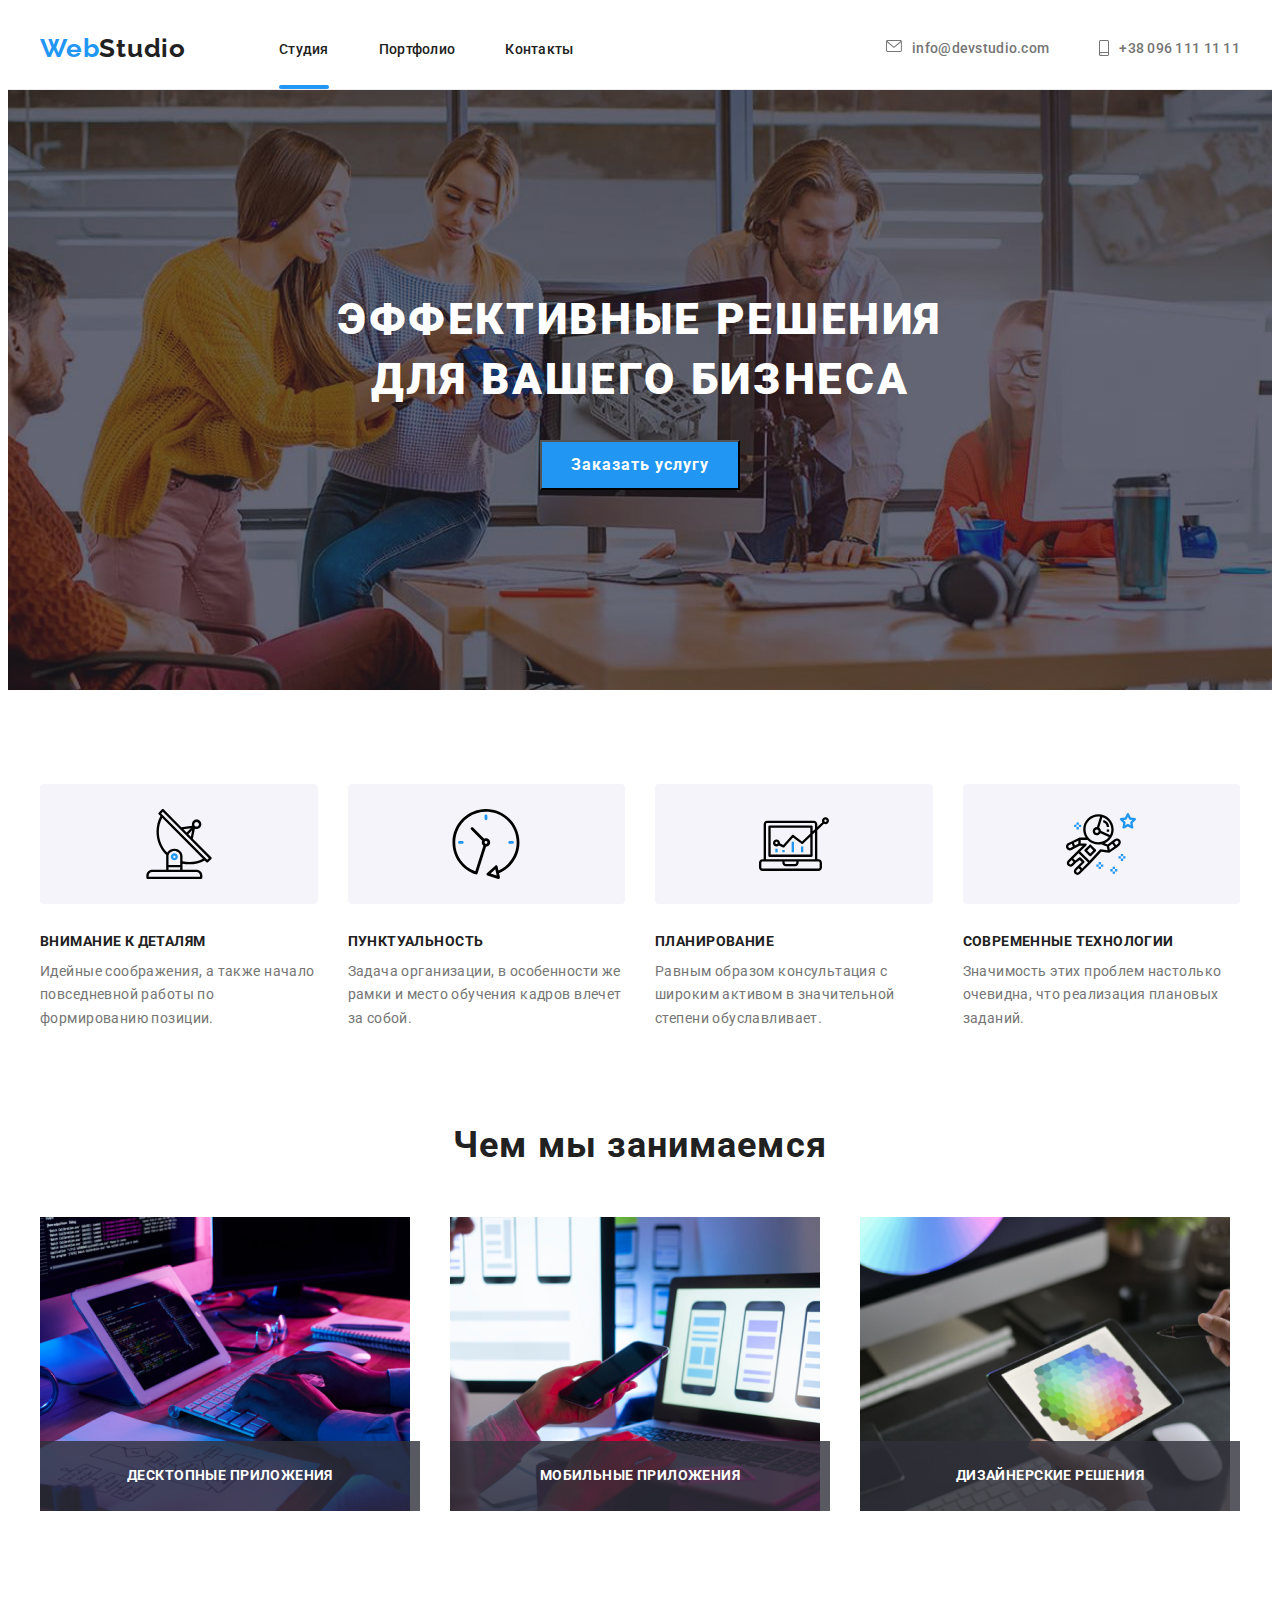
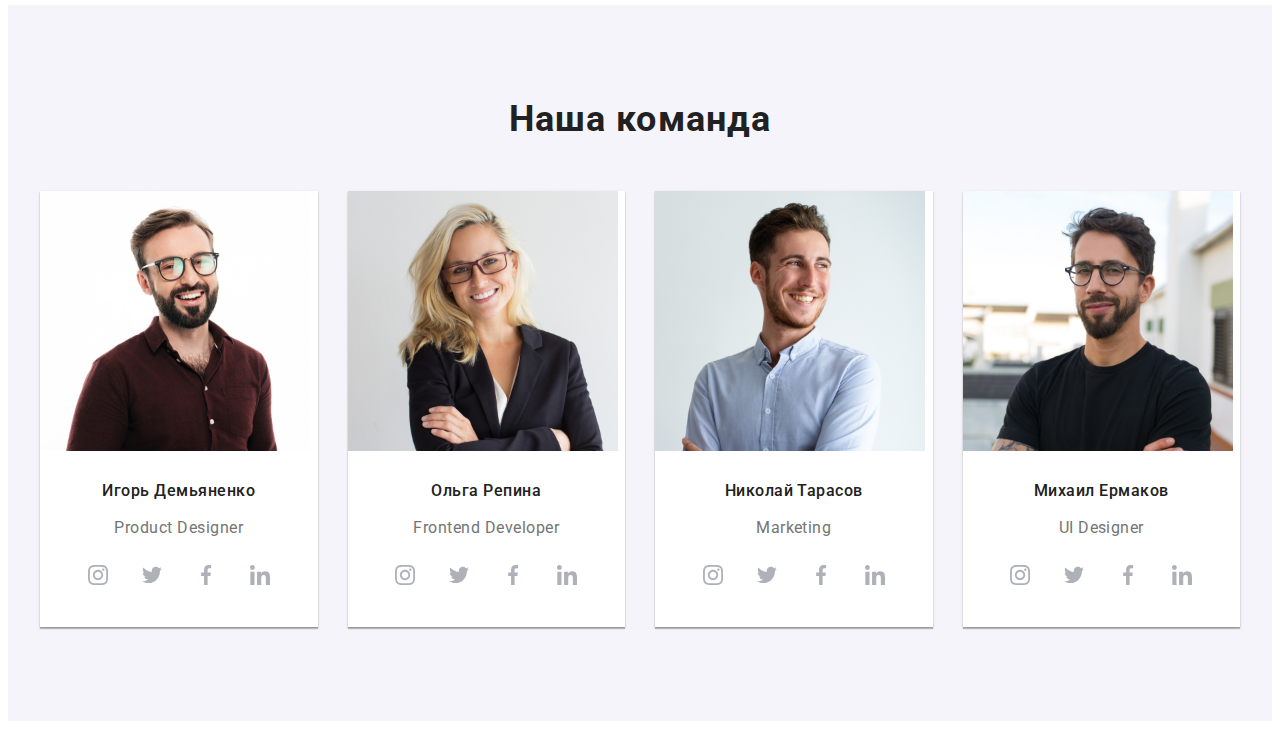
==== commit bd736731: "add" ====
--- a/index.html
+++ b/index.html
@@ -12,7 +12,6 @@
     <link rel="stylesheet" href="./css/main.min.css">
 </head>
 <body>
-    <div class="container">
                 <!--Шапка-->
     <header class="header">
         <div class="container header-container">
@@ -186,7 +185,7 @@
         </div>
     </section>
                 <!--Фото чем занимаемся-->
-    <!-- <section class="work-foto list">
+    <section class="work-foto list">
         <div class="container">
         <h2 class="title">Чем мы занимаемся</h2>
         <ul class="title-list list">
@@ -210,9 +209,9 @@
             </li>
         </ul>
         </div>
-    </section> -->
+    </section>
                 <!--Наша команда-->
-    <!-- <section class="section-command list">
+    <section class="section-command list">
         <div class="container">
         <h2 class="title-command">Наша команда</h2>
         <ul class="title-list-command list">
@@ -221,6 +220,7 @@
                 <div class="command-item-desciption">
                 <h3 class="name">Игорь Демьяненко</h3>
                 <p class="speciality">Product Designer</p>
+                
                 <ul class="command-social list social-list">
                     <li class="social-item">
                         <a href="" class="social-link">
@@ -398,7 +398,7 @@
             </li>
         </ul>
         </div>
-    </section> -->
+    </section>
                 <!--Наши клиенты-->
     <!-- <section class="clients">
         <div class="container">
--- a/css/main.min.css
+++ b/css/main.min.css
@@ -1,2 +1,2 @@
-:root{--primery-text-color: #212121;--second-text-color: #757575;--primary-title-color: #ffffff;--secondary-title-color: #212121;--accent-color: #2196F3}.visually-hidden{position:absolute;white-space:nowrap;width:1px;height:1px;overflow:hidden;border:0;padding:0;clip:rect(0 0 0 0);clip-path:inset(50%);margin:-1px}body{font-family:'Roboto', sans-serif}p,h1,h2,h3,h4,h5,h6{margin:0}ul{margin:0;padding:0}button{cursor:pointer}img{display:block}.list{list-style:none}.link{text-decoration:none}.container{padding-left:15px;padding-right:15px;margin-left:auto;margin-right:auto;width:100%}@media screen and (min-width: 480px){.container{max-width:480px}}@media screen and (min-width: 768px){.container{max-width:768px}}@media screen and (min-width: 1200px){.container{max-width:1200px}}.modal-btn{border:1px solid rgba(0,0,0,0.1);background-color:transparent;width:30px;height:30px;border-radius:50%;position:absolute;top:8px;right:10px;display:flex;align-items:center;justify-content:center;transition:color 250ms cubic-bezier(0.4, 0, 0.2, 1)}.modal-btn:hover,.modal-btn:focus{color:var(--accent-color)}.social-link{width:100%;height:100%;background-color:var(--primary-title-color);border-radius:50%;display:flex;align-items:center;justify-content:center;transition:background-color 250ms cubic-bezier(0.4, 0, 0.2, 1)}.social-link:hover,.social-link:focus{background-color:var(--accent-color)}.social-icon{fill:#AFB1B8;transition:fill 250ms cubic-bezier(0.4, 0, 0.2, 1)}.social-link:hover .social-icon,.social-link:focus .social-icon{fill:var(--primary-title-color)}.work-foto{padding-bottom:94px}.title{margin-bottom:50px;font-weight:700;font-size:36px;line-height:1.16;text-align:center;letter-spacing:0.03em;color:var(--primery-text-color)}.title-list{display:flex;margin-left:-30px}.title-item{flex-basis:calc(100% / 3 - 30px);margin-left:30px}.title-text-wrap{position:relative}.title-text{display:block;bottom:0;padding:0;padding-top:27px;padding-bottom:27px;width:100%;text-align:center;font-weight:700;font-size:14px;line-height:1.14;letter-spacing:0.03em;text-transform:uppercase;color:var(--primary-title-color);position:absolute;background-color:rgba(47,48,58,0.8)}.backdrop{width:100vw;height:100vh;background-color:rgba(47,48,58,0.4);position:fixed;top:0;transition:opacity 250ms cubic-bezier(0.4, 0, 0.2, 1),visibility 250ms cubic-bezier(0.4, 0, 0.2, 1)}.backdrop.is-hidden .modal{transform:translate(100%);transition:transform 500ms cubic-bezier(0.4, 0, 0.2, 1)}.backdrop.is-hidden{visibility:hidden;opacity:0;pointer-events:none}.modal{position:absolute;width:528px;min-height:581px;background-color:var(--primary-title-color);border-radius:4px;top:50%;left:50%;transform:translate(-50%, -50%);transition:transform 500ms cubic-bezier(0.4, 0, 0.2, 1);padding:40px}.modal-close-icon{fill:currentColor}.modal-form{display:flex;flex-direction:column}.modal-form-head{font-weight:700;font-size:20px;line-height:1.15;text-align:center;letter-spacing:0.03em;color:var(--primery-text-color);margin-bottom:12px}.modal-form-field{font-size:12px;line-height:1.16;letter-spacing:0.01em;color:var(--second-text-color);margin-bottom:10px}.modal-form-wraper{position:relative;display:block;margin-top:4px}.modal-form-input{width:100%;height:40px;padding-left:30px;border:1px solid rgba(33,33,33,0.2);border-radius:4px;transition:border-color 250ms cubic-bezier(0.4, 0, 0.2, 1)}.modal-form-input:focus{outline:none;border-color:var(--accent-color)}.modal-icon{position:absolute;top:50%;left:12px;transform:translateY(-50%);transition:fill 250ms cubic-bezier(0.4, 0, 0.2, 1)}.modal-form-input:focus+.modal-icon{fill:var(--accent-color)}.modal-form-message{width:100%;height:120px;margin-top:4px;padding:12px 16px;border:1px solid rgba(33,33,33,0.2);border-radius:4px;resize:none;transition:border-color 250ms cubic-bezier(0.4, 0, 0.2, 1)}.modal-form-message:focus{outline:none;border-color:var(--accent-color)}.modal-form-checkbox-label{display:flex;align-items:center;justify-content:center;margin-bottom:30px;font-size:14px;line-height:1.71;letter-spacing:0.03em;color:var(--second-text-color)}.modal-form-checkbox-label::before{display:block;content:'';width:15px;height:15px;margin-right:7px;border:2px solid #212121;cursor:pointer;transition:background-color 250ms cubic-bezier(0.4, 0, 0.2, 1)}.modal-form-checkbox:checked+.modal-form-checkbox-label::before{background-color:var(--accent-color);background-image:url(../images/check.svg);background-position:center;background-repeat:no-repeat;background-size:cover}.modal-form-checkbox:focus+.modal-form-checkbox-label::before{border-color:var(--accent-color)}.modal-form-checkbox-label-one{color:var(--accent-color)}.modal-form-button{display:flex;width:200px;height:50px;font-weight:700;font-size:16px;line-height:1.87;align-self:center;align-items:center;justify-content:center;letter-spacing:0.06em;color:var(--primary-title-color);background-color:var(--accent-color);border:none}.header{padding-top:16px;padding-bottom:16px;border-bottom:1px solid #ECECEC}@media screen and (min-width: 768px){.header{padding-top:26px;padding-bottom:26px}}@media screen and (min-width: 1200px){.header{padding-top:25px;padding-bottom:25px}}.header-container{display:flex;align-items:center;justify-content:space-between}.burger-btn{background-color:transparent;cursor:pointer;border:none;padding:0;line-height:0}.burger-btn:focus,.burger-btn:hover{fill:#2196F3}@media screen and (min-width: 768px){.burger-btn{display:none}}.burger-icon{width:40px;height:40px}.mobile-menu{position:fixed;z-index:100;top:0;left:0;width:100vw;height:100vh;padding:48px 40px;background-color:var(--primary-title-color);opacity:0;visibility:hidden;pointer-events:none;transition:opasity 250ms cubic-bezier(0.4, 0, 0.2, 1),visibility 250ms cubic-bezier(0.4, 0, 0.2, 1)}.mobile-menu:hover,.mobile-menu:focus{color:var(--accent-color)}.mobile-menu.is-open{opacity:1;visibility:visible;pointer-events:all}.close-btn{position:absolute;top:10px;right:10px;width:40px;height:40px;background-color:transparent;cursor:pointer;border:none;padding:0;line-height:0}.close-btn-icon{width:40px;height:40px}@media screen and (max-width: 767px){.site-nav{display:none}}@media screen and (min-width: 768px){.site-nav{display:flex;align-items:center}}@media screen and (max-width: 767px){.header-connect{display:none}}@media screen and (max-width: 767px){.header-nav{display:none}}.logo{font-family:Raleway;font-weight:700;font-size:26px;line-height:1.19;letter-spacing:0.03em;color:var(--primery-text-color)}.web{color:var(--accent-color)}.mobile-container{display:flex;flex-direction:column;justify-content:space-between;height:100%}.mobile{display:block}.mobile-menu-nav{margin:0;padding:0}.mobile-menu-nav-item:not(:last-child){margin-bottom:32px}.mobile-menu-nav-link{font-family:Roboto;font-style:normal;font-weight:500;font-size:40px;line-height:1.17;text-align:center;letter-spacing:0.02em;text-decoration:none;color:var(--primery-text-color)}.mobile-menu-nav-link:hover,.mobile-menu-nav-link:focus{color:var(--accent-color)}.mobile-contacts{margin-top:302px}.mobile-menu-contacts{margin-bottom:64px}.mobile-menu-contacts-item:not(:last-child){margin-bottom:32px}.mobile-menu-contacts-link{text-decoration:none;font-weight:500;font-size:34px;line-height:1.17;letter-spacing:0.02em;color:var(--accent-color)}.mobile-menu-contacts-link-mail{text-decoration:none;font-weight:500;font-size:24px;line-height:1.16;letter-spacing:0.02em;color:var(--second-text-color)}.social-mobile{display:flex;flex-wrap:wrap;margin-bottom:48px}.social-mobile-item:not(:last-child){padding-right:10px;border-right:1px solid rgba(33,33,33,0.2)}.social-mobile-item:not(:first-child){padding-left:10px}.social-mobile-link{text-decoration:none;font-weight:500;font-size:18px;line-height:1.22;letter-spacing:0.02em;color:#2196F3}.site-nav__item:not(:last-child){margin-right:50px}.header-logo{margin-right:93px}.header-nav{display:block;align-items:center}.site-nav__link{font-weight:500;font-size:14px;line-height:1.14;letter-spacing:0.02em;color:var(--primery-text-color);transition:color 250ms cubic-bezier(0.4, 0, 0.2, 1);position:relative}.site-nav__link:hover,.site-nav__link:focus{color:var(--accent-color)}.site-nav__link.current::after{content:'';width:100%;position:absolute;height:4px;border-radius:2px;display:block;bottom:-32px;background-color:var(--accent-color)}.nav-contacts{display:block;margin-left:auto;letter-spacing:0.02em;font-weight:500;font-size:14px;line-height:1.17;list-style:none}@media screen and (max-width: 767px){.nav-contacts{display:none}}@media screen and (min-width: 1200px){.nav-contacts{display:flex;align-items:center}}@media screen and (max-width: 1199px){.nav-contacts-item:not(:last-child){margin-bottom:10px}}@media screen and (min-width: 1200px){.nav-contacts-item:not(:last-child){margin-right:50px}}.nav-contacts-contact{display:flex;text-decoration:none;color:var(--second-text-color);transition:color 250ms cubic-bezier(0.4, 0, 0.2, 1)}.nav-contacts-contact:hover,.nav-contacts-contact:focus{color:var(--accent-color)}.header-connect{display:none}.header-connect-item:not(:last-child){margin-right:50px}.header-site__link{font-weight:500;font-size:14px;line-height:1.14;letter-spacing:0.02em;color:var(--second-text-color);transition:color 250ms cubic-bezier(0.4, 0, 0.2, 1)}.header-site__link:hover,.header-site__link:focus{color:var(--accent-color)}.header-tel__link{font-weight:500;font-size:14px;line-height:1.14;letter-spacing:0.02em;color:var(--second-text-color);transition:color 250ms cubic-bezier(0.4, 0, 0.2, 1)}.header-tel__link:hover,.header-tel__link:focus{color:var(--accent-color)}.contact-nav__icon{fill:currentColor;margin-right:10px;justify-content:center}.hero{padding-top:118px;padding-bottom:118px;background-color:var(--primery-text-color);background-image:linear-gradient(rgba(47,48,58,0.4), rgba(47,48,58,0.4)),url(../images/hero-bg.jpg);background-repeat:no-repeat;background-size:cover;background-position:center}@media screen and (min-width: 1200px){.hero{padding-top:200px;padding-bottom:200px}}.hero-title{margin:0 auto;max-width:360px;margin-bottom:30px;font-weight:900;letter-spacing:0.06em;text-align:center;text-transform:uppercase;color:var(--primary-title-color);font-size:26px;line-height:1.62}@media screen and (min-width: 1200px){.hero-title{max-width:696px}}@media screen and (min-width: 1200px){.hero-title{font-size:44px;line-height:1.36}}.hero-btn{display:block;margin:0 auto;background-repeat:4px;margin-top:30;margin-bottom:200;background-color:var(--accent-color)}.button{min-width:200px;height:50px;cursor:pointer;font-family:inherit;font-weight:bold;font-size:16px;line-height:1.87;letter-spacing:0.06em;color:var(--primary-title-color)}.about{padding-top:60px;padding-bottom:60px}.third-title{margin-bottom:10px;text-align:center;font-weight:700;font-size:14px;line-height:1.14;letter-spacing:0.03em;text-transform:uppercase;color:var(--primery-text-color)}@media screen and (min-width: 768px){.third-title{text-align:left}}.about-list{width:100%;margin-bottom:-30px}@media screen and (min-width: 768px){.about-list{display:flex;flex-wrap:wrap;margin-left:-30px}}.about-item{margin-bottom:30px}@media screen and (min-width: 768px){.about-item{flex-basis:calc(100% / 2 - 30px);margin-left:30px}}@media screen and (min-width: 1200px){.about-item{flex-basis:calc(100% / 4 - 30px)}}.about-text{margin-top:10px;min-width:270px;font-size:14px;line-height:1.71;letter-spacing:0.03em;color:var(--second-text-color)}.about-icon{display:flex;align-items:center;justify-content:center;width:100%;height:120px;margin-bottom:30px;border-radius:4px;background-color:#F5F4FA}.about-icons:last-child{margin-right:0}.about-icons{margin-right:30px;justify-content:center;transition:fill 250ms linear}.about-icons:hover,.about-icons:focus{fill:var(--accent-color)}.section-command{padding-top:94px;padding-bottom:94px;background-color:#F5F4FA}.title-command{margin-bottom:50px;font-weight:700;font-size:36px;line-height:1.16;text-align:center;letter-spacing:0.03em;color:var(--primery-text-color)}.title-list-command{display:flex;margin-left:-30px}.command-item{flex-basis:calc(100% / 4 -30px);margin-left:30px;background-color:var(--primary-title-color);box-shadow:0px 1px 3px rgba(0,0,0,0.12),0px 1px 1px rgba(0,0,0,0.14),0px 2px 1px rgba(0,0,0,0.2)}.name{font-weight:500;font-size:16px;line-height:1.19;letter-spacing:0.03em;color:var(--primery-text-color);margin-bottom:10px}.command-item-desciption{padding-top:30px;padding-bottom:30px;text-align:center}.speciality{padding-top:8px;margin-bottom:16px;font-size:16px;line-height:1.19;letter-spacing:0.03em;color:var(--second-text-color)}.social-list{display:flex;justify-content:center}.social-item{width:44px;height:44px;margin-right:10px}.social-item:last-child{margin-right:0}.clients{padding-top:94px;padding-bottom:94px}.title-clients{margin-bottom:50px;font-weight:700;font-size:36px;line-height:1.16;text-align:center;letter-spacing:0.03em;color:var(--primery-text-color)}.clients-list{width:170px;height:92px;margin-right:30px}.clients-list:last-child{margin-right:0}.clients-about{display:flex;align-items:center;justify-content:center}.clients-item{background-position:center;background-repeat:no-repeat;border:1px solid #AFB1B8;border-radius:4px;height:92px}.clients-item:hover,.clients-item:focus{border-color:var(--accent-color)}.clients-link{width:100%;height:100%;display:flex;align-items:center;justify-content:center;transition:background-color 250ms cubic-bezier(0.4, 0, 0.2, 1)}.clients-link:hover,.clients-link:focus{color:var(--accent-color)}.clients-icon{fill:#AFB1B8;transition:fill 250ms cubic-bezier(0.4, 0, 0.2, 1)}.clients-link:hover .clients-icon,.clients-link:focus .clients-icon{fill:var(--accent-color)}.footer-class{padding-top:60px;padding-bottom:60px;background-color:#2F303A}.logo-footer{display:block;margin-bottom:20px;color:var(--primary-title-color)}.footer-address{margin-bottom:9px;font-style:normal;font-size:14px;line-height:1.71;letter-spacing:0.03em;color:var(--primary-title-color)}.footer-list{font-size:14px;line-height:1.71;letter-spacing:0.03em;color:rgba(255,255,255,0.6)}.footer-item{margin-bottom:9px}.footer-header-site{font-size:14px;line-height:1.71;letter-spacing:0.03em;color:rgba(255,255,255,0.6);transition:color 250ms cubic-bezier(0.4, 0, 0.2, 1)}.footer-header-site:hover,.footer-header-site:focus{color:var(--accent-color)}.footer-header-tel{font-size:14px;line-height:1.71;letter-spacing:0.03em;color:rgba(255,255,255,0.6);transition:color 250ms cubic-bezier(0.4, 0, 0.2, 1)}.footer-header-tel:hover,.footer-header-tel:focus{color:var(--accent-color)}.footer-container{display:flex;align-items:baseline}.footer-right{padding-left:70px}.title-footer-right{padding-bottom:20px;font-weight:700;font-size:14px;line-height:1.14;letter-spacing:0.03em;text-transform:uppercase;color:var(--primary-title-color)}.footer-social-list{display:flex;justify-content:center}.footer-social-item{width:44px;height:44px;margin-right:10px}.footer-social-item:last-child{margin-right:0}.footer-social-icon{fill:var(--primary-title-color);transition:fill 250ms cubic-bezier(0.4, 0, 0.2, 1)}.footer-social-link:hover .footer-social-icon,.footer-social-link:focus .footer-social-icon{fill:var(--primary-title-color)}.footer-social-link{width:100%;height:100%;background-color:rgba(255,255,255,0.1);border-radius:50%;display:flex;align-items:center;justify-content:center;transition:background-color 250ms cubic-bezier(0.4, 0, 0.2, 1)}.footer-social-link:hover,.footer-social-link:focus{background-color:var(--accent-color)}.subscribe-tittle{margin-bottom:20px;font-weight:700;font-size:14px;line-height:1.14;letter-spacing:0.03em;text-transform:uppercase;color:var(--primary-title-color)}.subscribe-footer{margin-left:93px}.subscribe-footer-block{display:flex}.subscribe-form{margin-right:12px}.subscribe-input{width:358px;height:50px;display:inline-block;padding:15px 0 15px 15px;border:1px solid rgba(255,255,255,0.3);border-radius:4px;background-color:inherit;color:var(--primary-title-color)}.subscribe-button{display:flex;align-items:center;min-width:200px;height:50px;padding:10px 32px;border-radius:4px;border-color:transparent;font-size:16px;line-height:1.9;letter-spacing:0.06em;color:var(--primary-title-color);background-color:var(--accent-color);cursor:pointer;box-shadow:0px 4px 4px rgba(0,0,0,0.15)}.subscribe-icon{margin-left:10px}.visually{padding-top:94px;padding-bottom:94px}.visually-list{padding-bottom:50px;display:flex;margin-left:-8px;justify-content:center}.visually-btn{padding-top:6px;padding-bottom:6px;padding-right:22px;padding-left:22px;border:none;text-align:center;font-weight:500;font-size:16px;line-height:1.62;letter-spacing:0.03em;color:var(--primery-text-color);transition:color 250ms cubic-bezier(0.4, 0, 0.2, 1),background-color 250ms cubic-bezier(0.4, 0, 0.2, 1)}.visually-btn:hover,.visually-btn:focus{color:var(--primary-title-color);background-color:var(--accent-color)}.visually-item{flex-basis:calc(100% / 5 -8px);margin-left:8px}.hidden-list{display:flex;flex-wrap:wrap;margin-left:-30px;margin-bottom:-30px;font-weight:700;font-size:18px;line-height:2;letter-spacing:0.06em;color:var(--primery-text-color)}.hiden-item{flex-basis:calc(100% 9 -30px);margin-left:30px;margin-bottom:30px}.hiden-item:hover .hiden-picture-text{transform:translateY(0)}.hiden-about{padding-top:20px;padding-bottom:20px;padding-left:24px;padding-right:24px;border:1px solid #EEEEEE}.hidden-lines{font-weight:700;font-size:18px;line-height:2;letter-spacing:0.06em;color:var(--primery-text-color)}.hidden-text{padding-top:4px;font-weight:normal;font-size:16px;line-height:1.87;letter-spacing:0.03em;color:var(--second-text-color)}.hiden-link{display:block;color:var(--primery-text-color);text-decoration:none;transition:box-shadow 250ms cubic-bezier(0.4, 0, 0.2, 1)}.hiden-link:hover,.hiden-link:focus{box-shadow:0px 1px 1px rgba(0,0,0,0.12),0px 4px 4px rgba(0,0,0,0.06),1px 4px 6px rgba(0,0,0,0.16)}.hiden-item-wrap{position:relative;overflow:hidden}.hiden-picture-text{position:absolute;top:0;left:0;color:var(--primary-title-color);line-height:1.56;background-color:rgba(33,150,243,0.9);padding:63px 40px;height:100%;transform:translateY(100%);transition:transform 250ms cubic-bezier(0.4, 0, 0.2, 1)}
+:root{--primery-text-color: #212121;--second-text-color: #757575;--primary-title-color: #ffffff;--secondary-title-color: #212121;--accent-color: #2196F3}.visually-hidden{position:absolute;white-space:nowrap;width:1px;height:1px;overflow:hidden;border:0;padding:0;clip:rect(0 0 0 0);clip-path:inset(50%);margin:-1px}body{font-family:'Roboto', sans-serif}p,h1,h2,h3,h4,h5,h6{margin:0}ul{margin:0;padding:0}button{cursor:pointer}img{display:block}.list{list-style:none}.link{text-decoration:none}.container{padding-left:15px;padding-right:15px;margin-left:auto;margin-right:auto;width:100%}@media screen and (min-width: 480px){.container{max-width:480px}}@media screen and (min-width: 768px){.container{max-width:768px}}@media screen and (min-width: 1200px){.container{max-width:1200px}}.modal-btn{border:1px solid rgba(0,0,0,0.1);background-color:transparent;width:30px;height:30px;border-radius:50%;position:absolute;top:8px;right:10px;display:flex;align-items:center;justify-content:center;transition:color 250ms cubic-bezier(0.4, 0, 0.2, 1)}.modal-btn:hover,.modal-btn:focus{color:var(--accent-color)}.social-link{width:100%;height:100%;background-color:var(--primary-title-color);border-radius:50%;display:flex;align-items:center;justify-content:center;transition:background-color 250ms cubic-bezier(0.4, 0, 0.2, 1)}.social-link:hover,.social-link:focus{background-color:var(--accent-color)}.social-icon{fill:#AFB1B8;transition:fill 250ms cubic-bezier(0.4, 0, 0.2, 1)}.social-link:hover .social-icon,.social-link:focus .social-icon{fill:var(--primary-title-color)}.backdrop{width:100vw;height:100vh;background-color:rgba(47,48,58,0.4);position:fixed;top:0;transition:opacity 250ms cubic-bezier(0.4, 0, 0.2, 1),visibility 250ms cubic-bezier(0.4, 0, 0.2, 1)}.backdrop.is-hidden .modal{transform:translate(100%);transition:transform 500ms cubic-bezier(0.4, 0, 0.2, 1)}.backdrop.is-hidden{visibility:hidden;opacity:0;pointer-events:none}.modal{position:absolute;width:528px;min-height:581px;background-color:var(--primary-title-color);border-radius:4px;top:50%;left:50%;transform:translate(-50%, -50%);transition:transform 500ms cubic-bezier(0.4, 0, 0.2, 1);padding:40px}.modal-close-icon{fill:currentColor}.modal-form{display:flex;flex-direction:column}.modal-form-head{font-weight:700;font-size:20px;line-height:1.15;text-align:center;letter-spacing:0.03em;color:var(--primery-text-color);margin-bottom:12px}.modal-form-field{font-size:12px;line-height:1.16;letter-spacing:0.01em;color:var(--second-text-color);margin-bottom:10px}.modal-form-wraper{position:relative;display:block;margin-top:4px}.modal-form-input{width:100%;height:40px;padding-left:30px;border:1px solid rgba(33,33,33,0.2);border-radius:4px;transition:border-color 250ms cubic-bezier(0.4, 0, 0.2, 1)}.modal-form-input:focus{outline:none;border-color:var(--accent-color)}.modal-icon{position:absolute;top:50%;left:12px;transform:translateY(-50%);transition:fill 250ms cubic-bezier(0.4, 0, 0.2, 1)}.modal-form-input:focus+.modal-icon{fill:var(--accent-color)}.modal-form-message{width:100%;height:120px;margin-top:4px;padding:12px 16px;border:1px solid rgba(33,33,33,0.2);border-radius:4px;resize:none;transition:border-color 250ms cubic-bezier(0.4, 0, 0.2, 1)}.modal-form-message:focus{outline:none;border-color:var(--accent-color)}.modal-form-checkbox-label{display:flex;align-items:center;justify-content:center;margin-bottom:30px;font-size:14px;line-height:1.71;letter-spacing:0.03em;color:var(--second-text-color)}.modal-form-checkbox-label::before{display:block;content:'';width:15px;height:15px;margin-right:7px;border:2px solid #212121;cursor:pointer;transition:background-color 250ms cubic-bezier(0.4, 0, 0.2, 1)}.modal-form-checkbox:checked+.modal-form-checkbox-label::before{background-color:var(--accent-color);background-image:url(../images/check.svg);background-position:center;background-repeat:no-repeat;background-size:cover}.modal-form-checkbox:focus+.modal-form-checkbox-label::before{border-color:var(--accent-color)}.modal-form-checkbox-label-one{color:var(--accent-color)}.modal-form-button{display:flex;width:200px;height:50px;font-weight:700;font-size:16px;line-height:1.87;align-self:center;align-items:center;justify-content:center;letter-spacing:0.06em;color:var(--primary-title-color);background-color:var(--accent-color);border:none}.header{padding-top:16px;padding-bottom:16px;border-bottom:1px solid #ECECEC}@media screen and (min-width: 768px){.header{padding-top:26px;padding-bottom:26px}}@media screen and (min-width: 1200px){.header{padding-top:25px;padding-bottom:25px}}.header-container{display:flex;align-items:center;justify-content:space-between}.burger-btn{background-color:transparent;cursor:pointer;border:none;padding:0;line-height:0}.burger-btn:focus,.burger-btn:hover{fill:#2196F3}@media screen and (min-width: 768px){.burger-btn{display:none}}.burger-icon{width:40px;height:40px}.mobile-menu{position:fixed;z-index:100;top:0;left:0;width:100vw;height:100vh;padding:48px 40px;background-color:var(--primary-title-color);opacity:0;visibility:hidden;pointer-events:none;transition:opasity 250ms cubic-bezier(0.4, 0, 0.2, 1),visibility 250ms cubic-bezier(0.4, 0, 0.2, 1)}.mobile-menu:hover,.mobile-menu:focus{color:var(--accent-color)}.mobile-menu.is-open{opacity:1;visibility:visible;pointer-events:all}.close-btn{position:absolute;top:10px;right:10px;width:40px;height:40px;background-color:transparent;cursor:pointer;border:none;padding:0;line-height:0}.close-btn-icon{width:40px;height:40px}@media screen and (max-width: 767px){.site-nav{display:none}}@media screen and (min-width: 768px){.site-nav{display:flex;align-items:center}}@media screen and (max-width: 767px){.header-connect{display:none}}@media screen and (max-width: 767px){.header-nav{display:none}}.logo{font-family:Raleway;font-weight:700;font-size:26px;line-height:1.19;letter-spacing:0.03em;color:var(--primery-text-color)}.web{color:var(--accent-color)}.mobile-container{display:flex;flex-direction:column;justify-content:space-between;height:100%}.mobile{display:block}.mobile-menu-nav{margin:0;padding:0}.mobile-menu-nav-item:not(:last-child){margin-bottom:32px}.mobile-menu-nav-link{font-family:Roboto;font-style:normal;font-weight:500;font-size:40px;line-height:1.17;text-align:center;letter-spacing:0.02em;text-decoration:none;color:var(--primery-text-color)}.mobile-menu-nav-link:hover,.mobile-menu-nav-link:focus{color:var(--accent-color)}.mobile-contacts{margin-top:302px}.mobile-menu-contacts{margin-bottom:64px}.mobile-menu-contacts-item:not(:last-child){margin-bottom:32px}.mobile-menu-contacts-link{text-decoration:none;font-weight:500;font-size:34px;line-height:1.17;letter-spacing:0.02em;color:var(--accent-color)}.mobile-menu-contacts-link-mail{text-decoration:none;font-weight:500;font-size:24px;line-height:1.16;letter-spacing:0.02em;color:var(--second-text-color)}.social-mobile{display:flex;flex-wrap:wrap;margin-bottom:48px}.social-mobile-item:not(:last-child){padding-right:10px;border-right:1px solid rgba(33,33,33,0.2)}.social-mobile-item:not(:first-child){padding-left:10px}.social-mobile-link{text-decoration:none;font-weight:500;font-size:18px;line-height:1.22;letter-spacing:0.02em;color:#2196F3}.site-nav__item:not(:last-child){margin-right:50px}.header-logo{margin-right:93px}.header-nav{display:block;align-items:center}.site-nav__link{font-weight:500;font-size:14px;line-height:1.14;letter-spacing:0.02em;color:var(--primery-text-color);transition:color 250ms cubic-bezier(0.4, 0, 0.2, 1);position:relative}.site-nav__link:hover,.site-nav__link:focus{color:var(--accent-color)}.site-nav__link.current::after{content:'';width:100%;position:absolute;height:4px;border-radius:2px;display:block;bottom:-32px;background-color:var(--accent-color)}.nav-contacts{display:block;margin-left:auto;letter-spacing:0.02em;font-weight:500;font-size:14px;line-height:1.17;list-style:none}@media screen and (max-width: 767px){.nav-contacts{display:none}}@media screen and (min-width: 1200px){.nav-contacts{display:flex;align-items:center}}@media screen and (max-width: 1199px){.nav-contacts-item:not(:last-child){margin-bottom:10px}}@media screen and (min-width: 1200px){.nav-contacts-item:not(:last-child){margin-right:50px}}.nav-contacts-contact{display:flex;text-decoration:none;color:var(--second-text-color);transition:color 250ms cubic-bezier(0.4, 0, 0.2, 1)}.nav-contacts-contact:hover,.nav-contacts-contact:focus{color:var(--accent-color)}.header-connect{display:none}.header-connect-item:not(:last-child){margin-right:50px}.header-site__link{font-weight:500;font-size:14px;line-height:1.14;letter-spacing:0.02em;color:var(--second-text-color);transition:color 250ms cubic-bezier(0.4, 0, 0.2, 1)}.header-site__link:hover,.header-site__link:focus{color:var(--accent-color)}.header-tel__link{font-weight:500;font-size:14px;line-height:1.14;letter-spacing:0.02em;color:var(--second-text-color);transition:color 250ms cubic-bezier(0.4, 0, 0.2, 1)}.header-tel__link:hover,.header-tel__link:focus{color:var(--accent-color)}.contact-nav__icon{fill:currentColor;margin-right:10px;justify-content:center}.hero{padding-top:118px;padding-bottom:118px;background-color:var(--primery-text-color);background-image:linear-gradient(rgba(47,48,58,0.4), rgba(47,48,58,0.4)),url(../images/hero-bg.jpg);background-repeat:no-repeat;background-size:cover;background-position:center}@media screen and (min-width: 1200px){.hero{padding-top:200px;padding-bottom:200px}}.hero-title{margin:0 auto;max-width:360px;margin-bottom:30px;font-weight:900;letter-spacing:0.06em;text-align:center;text-transform:uppercase;color:var(--primary-title-color);font-size:26px;line-height:1.62}@media screen and (min-width: 1200px){.hero-title{max-width:696px}}@media screen and (min-width: 1200px){.hero-title{font-size:44px;line-height:1.36}}.hero-btn{display:block;margin:0 auto;background-repeat:4px;margin-top:30;margin-bottom:200;background-color:var(--accent-color)}.button{min-width:200px;height:50px;cursor:pointer;font-family:inherit;font-weight:bold;font-size:16px;line-height:1.87;letter-spacing:0.06em;color:var(--primary-title-color)}.about{padding-top:60px;padding-bottom:60px}@media screen and (min-width: 1200px){.about{padding-top:94px;padding-bottom:94px}}.third-title{margin-bottom:10px;text-align:center;font-weight:700;font-size:14px;line-height:1.14;letter-spacing:0.03em;text-transform:uppercase;color:var(--primery-text-color)}@media screen and (min-width: 768px){.third-title{text-align:left}}.about-list{margin-bottom:-30px}@media screen and (min-width: 768px){.about-list{display:flex;flex-wrap:wrap;margin-left:-30px}}.about-item{width:100%;margin-bottom:30px}@media screen and (min-width: 768px){.about-item{flex-basis:calc(100% / 2 - 30px);margin-left:30px}}@media screen and (min-width: 1200px){.about-item{flex-basis:calc(100% / 4 - 30px)}}.about-text{margin-top:10px;min-width:270px;font-size:14px;line-height:1.71;letter-spacing:0.03em;color:var(--second-text-color)}.about-icon{display:flex;align-items:center;justify-content:center;width:100%;height:120px;margin-bottom:30px;border-radius:4px;background-color:#F5F4FA}.about-icons:last-child{margin-right:0}.about-icons{margin-right:30px;justify-content:center;transition:fill 250ms linear}.about-icons:hover,.about-icons:focus{fill:var(--accent-color)}.section-command{padding-top:60px;padding-bottom:60px;background-color:#F5F4FA}@media screen and (min-width: 1200px){.section-command{padding-top:94px;padding-bottom:94px}}.title-command{margin-bottom:50px;font-weight:700;font-size:36px;line-height:1.16;text-align:center;letter-spacing:0.03em;color:var(--primery-text-color)}.title-list-command{margin-bottom:-30px;margin-bottom:-30px}@media screen and (min-width: 768px){.title-list-command{display:flex;flex-wrap:wrap;margin-left:-30px}}.command-item{flex-basis:calc(100% / 4 -30px);margin-bottom:30px;background-color:var(--primary-title-color);box-shadow:0px 1px 3px rgba(0,0,0,0.12),0px 1px 1px rgba(0,0,0,0.14),0px 2px 1px rgba(0,0,0,0.2);width:100%}@media screen and (min-width: 768px){.command-item{flex-basis:calc(100% / 2 - 30px);margin-left:30px}}@media screen and (min-width: 1200px){.command-item{flex-basis:calc(100% / 4 - 30px)}}.name{margin-top:0;margin-bottom:10px;font-weight:500;font-size:16px;line-height:1.19;text-align:center;letter-spacing:0.03em;color:var(--primery-text-color)}.command-item-desciption{padding-top:30px;padding-bottom:30px;text-align:center}.speciality{text-align:center;padding-top:8px;margin-bottom:16px;font-size:16px;line-height:1.19;letter-spacing:0.03em;color:var(--second-text-color)}.social-list{display:flex;text-align:center;justify-content:center}.social-item{width:44px;height:44px;margin-right:10px}.social-item:last-child{margin-right:0}.clients{padding-top:94px;padding-bottom:94px}.title-clients{margin-bottom:50px;font-weight:700;font-size:36px;line-height:1.16;text-align:center;letter-spacing:0.03em;color:var(--primery-text-color)}.clients-list{width:170px;height:92px;margin-right:30px}.clients-list:last-child{margin-right:0}.clients-about{display:flex;align-items:center;justify-content:center}.clients-item{background-position:center;background-repeat:no-repeat;border:1px solid #AFB1B8;border-radius:4px;height:92px}.clients-item:hover,.clients-item:focus{border-color:var(--accent-color)}.clients-link{width:100%;height:100%;display:flex;align-items:center;justify-content:center;transition:background-color 250ms cubic-bezier(0.4, 0, 0.2, 1)}.clients-link:hover,.clients-link:focus{color:var(--accent-color)}.clients-icon{fill:#AFB1B8;transition:fill 250ms cubic-bezier(0.4, 0, 0.2, 1)}.clients-link:hover .clients-icon,.clients-link:focus .clients-icon{fill:var(--accent-color)}.footer-class{padding-top:60px;padding-bottom:60px;background-color:#2F303A}.logo-footer{display:block;margin-bottom:20px;color:var(--primary-title-color)}.footer-address{margin-bottom:9px;font-style:normal;font-size:14px;line-height:1.71;letter-spacing:0.03em;color:var(--primary-title-color)}.footer-list{font-size:14px;line-height:1.71;letter-spacing:0.03em;color:rgba(255,255,255,0.6)}.footer-item{margin-bottom:9px}.footer-header-site{font-size:14px;line-height:1.71;letter-spacing:0.03em;color:rgba(255,255,255,0.6);transition:color 250ms cubic-bezier(0.4, 0, 0.2, 1)}.footer-header-site:hover,.footer-header-site:focus{color:var(--accent-color)}.footer-header-tel{font-size:14px;line-height:1.71;letter-spacing:0.03em;color:rgba(255,255,255,0.6);transition:color 250ms cubic-bezier(0.4, 0, 0.2, 1)}.footer-header-tel:hover,.footer-header-tel:focus{color:var(--accent-color)}.footer-container{display:flex;align-items:baseline}.footer-right{padding-left:70px}.title-footer-right{padding-bottom:20px;font-weight:700;font-size:14px;line-height:1.14;letter-spacing:0.03em;text-transform:uppercase;color:var(--primary-title-color)}.footer-social-list{display:flex;justify-content:center}.footer-social-item{width:44px;height:44px;margin-right:10px}.footer-social-item:last-child{margin-right:0}.footer-social-icon{fill:var(--primary-title-color);transition:fill 250ms cubic-bezier(0.4, 0, 0.2, 1)}.footer-social-link:hover .footer-social-icon,.footer-social-link:focus .footer-social-icon{fill:var(--primary-title-color)}.footer-social-link{width:100%;height:100%;background-color:rgba(255,255,255,0.1);border-radius:50%;display:flex;align-items:center;justify-content:center;transition:background-color 250ms cubic-bezier(0.4, 0, 0.2, 1)}.footer-social-link:hover,.footer-social-link:focus{background-color:var(--accent-color)}.subscribe-tittle{margin-bottom:20px;font-weight:700;font-size:14px;line-height:1.14;letter-spacing:0.03em;text-transform:uppercase;color:var(--primary-title-color)}.subscribe-footer{margin-left:93px}.subscribe-footer-block{display:flex}.subscribe-form{margin-right:12px}.subscribe-input{width:358px;height:50px;display:inline-block;padding:15px 0 15px 15px;border:1px solid rgba(255,255,255,0.3);border-radius:4px;background-color:inherit;color:var(--primary-title-color)}.subscribe-button{display:flex;align-items:center;min-width:200px;height:50px;padding:10px 32px;border-radius:4px;border-color:transparent;font-size:16px;line-height:1.9;letter-spacing:0.06em;color:var(--primary-title-color);background-color:var(--accent-color);cursor:pointer;box-shadow:0px 4px 4px rgba(0,0,0,0.15)}.subscribe-icon{margin-left:10px}.visually{padding-top:94px;padding-bottom:94px}.visually-list{padding-bottom:50px;display:flex;margin-left:-8px;justify-content:center}.visually-btn{padding-top:6px;padding-bottom:6px;padding-right:22px;padding-left:22px;border:none;text-align:center;font-weight:500;font-size:16px;line-height:1.62;letter-spacing:0.03em;color:var(--primery-text-color);transition:color 250ms cubic-bezier(0.4, 0, 0.2, 1),background-color 250ms cubic-bezier(0.4, 0, 0.2, 1)}.visually-btn:hover,.visually-btn:focus{color:var(--primary-title-color);background-color:var(--accent-color)}.visually-item{flex-basis:calc(100% / 5 -8px);margin-left:8px}.hidden-list{display:flex;flex-wrap:wrap;margin-left:-30px;margin-bottom:-30px;font-weight:700;font-size:18px;line-height:2;letter-spacing:0.06em;color:var(--primery-text-color)}.hiden-item{flex-basis:calc(100% 9 -30px);margin-left:30px;margin-bottom:30px}.hiden-item:hover .hiden-picture-text{transform:translateY(0)}.hiden-about{padding-top:20px;padding-bottom:20px;padding-left:24px;padding-right:24px;border:1px solid #EEEEEE}.hidden-lines{font-weight:700;font-size:18px;line-height:2;letter-spacing:0.06em;color:var(--primery-text-color)}.hidden-text{padding-top:4px;font-weight:normal;font-size:16px;line-height:1.87;letter-spacing:0.03em;color:var(--second-text-color)}.hiden-link{display:block;color:var(--primery-text-color);text-decoration:none;transition:box-shadow 250ms cubic-bezier(0.4, 0, 0.2, 1)}.hiden-link:hover,.hiden-link:focus{box-shadow:0px 1px 1px rgba(0,0,0,0.12),0px 4px 4px rgba(0,0,0,0.06),1px 4px 6px rgba(0,0,0,0.16)}.hiden-item-wrap{position:relative;overflow:hidden}.hiden-picture-text{position:absolute;top:0;left:0;color:var(--primary-title-color);line-height:1.56;background-color:rgba(33,150,243,0.9);padding:63px 40px;height:100%;transform:translateY(100%);transition:transform 250ms cubic-bezier(0.4, 0, 0.2, 1)}.work-foto{display:none}@media screen and (min-width: 1200px){.work-foto{display:block;padding-bottom:94px}}.title{margin-bottom:50px;font-weight:700;font-size:36px;line-height:1.16;text-align:center;letter-spacing:0.03em;color:var(--primery-text-color)}.title-list{display:flex;margin-left:-30px}.title-item{flex-basis:calc(100% / 3 - 30px);margin-left:30px}.title-text-wrap{position:relative}.title-text{display:block;bottom:0;padding:0;padding-top:27px;padding-bottom:27px;width:100%;text-align:center;font-weight:700;font-size:14px;line-height:1.14;letter-spacing:0.03em;text-transform:uppercase;color:var(--primary-title-color);position:absolute;background-color:rgba(47,48,58,0.8)}
 /*# sourceMappingURL=main.min.css.map */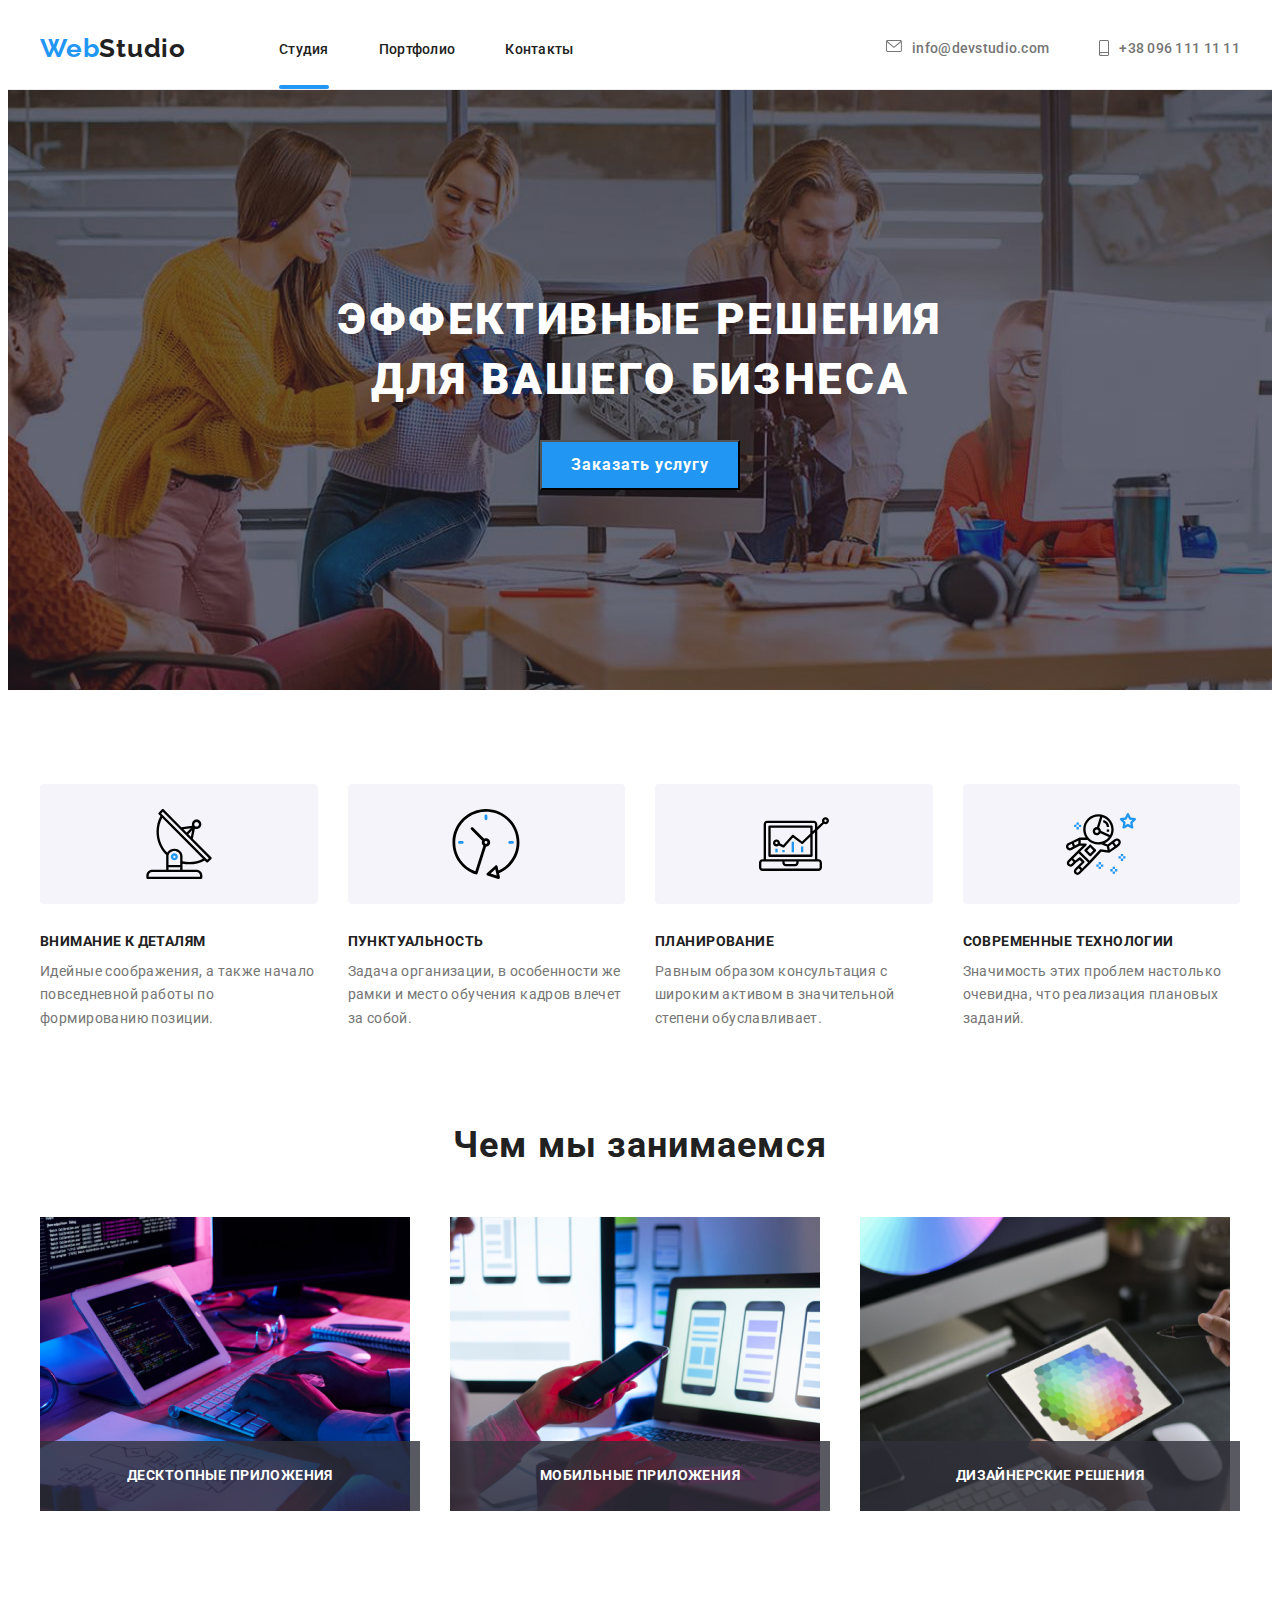
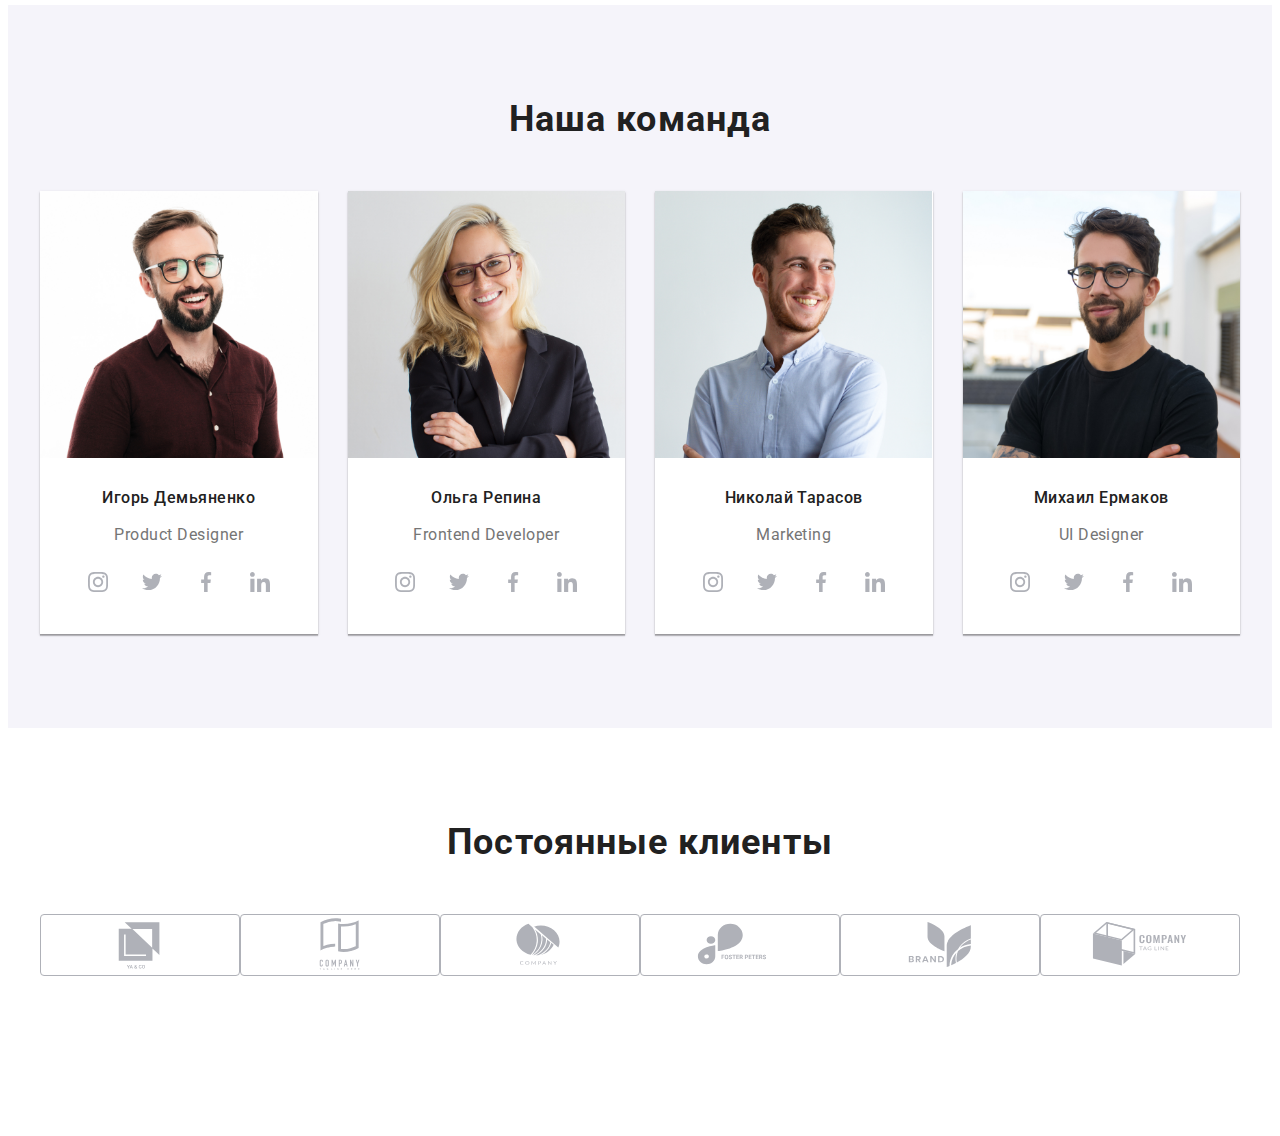
==== commit 54889b3e: "add" ====
--- a/index.html
+++ b/index.html
@@ -216,11 +216,11 @@
         <h2 class="title-command">Наша команда</h2>
         <ul class="title-list-command list">
             <li class="command-item">
-                <img src="./images/foto-Igor.jpg" alt="Igor" width="270"/>
+                <img class="img-command" src="./images/foto-Igor.jpg" alt="Igor"/>
                 <div class="command-item-desciption">
                 <h3 class="name">Игорь Демьяненко</h3>
                 <p class="speciality">Product Designer</p>
-                
+
                 <ul class="command-social list social-list">
                     <li class="social-item">
                         <a href="" class="social-link">
@@ -262,7 +262,7 @@
                 </div>
             </li>
             <li class="command-item">
-                <img src="./images/foto-Olga.jpg" alt="Olga" width="270"/>
+                <img class="img-command" src="./images/foto-Olga.jpg" alt="Olga"/>
                 <div class="command-item-desciption">
                 <h3 class="name">Ольга Репина</h3>
                 <p class="speciality">Frontend Developer</p>
@@ -307,7 +307,7 @@
                 </div>
             </li>
             <li class="command-item">
-                <img src="./images/foto-Nikolai.jpg" alt="Nikolai" width="270"/>
+                <img class="img-command" src="./images/foto-Nikolai.jpg" alt="Nikolai"/>
                 <div class="command-item-desciption">
                 <h3 class="name">Николай Тарасов</h3>
                 <p class="speciality">Marketing</p>
@@ -352,7 +352,7 @@
                 </div>
             </li>
             <li class="command-item">
-                <img src="./images/foto-Mikhail.jpg" alt="Mikhail" width="270"/>
+                <img class="img-command" src="./images/foto-Mikhail.jpg" alt="Mikhail"/>
                 <div class="command-item-desciption">
                 <h3 class="name">Михаил Ермаков</h3>
                 <p class="speciality">UI Designer</p>
@@ -400,7 +400,7 @@
         </div>
     </section>
                 <!--Наши клиенты-->
-    <!-- <section class="clients">
+    <section class="clients">
         <div class="container">
             <h2 class="title-clients">Постоянные клиенты</h2>
             <div class="clients-about">
@@ -457,10 +457,11 @@
                         </svg>
                     </a>
                 </li>
-            </ul>   
+            </ul>  
+            </div> 
         </div>
     </section>
-    </main>  -->
+    </main> 
                 <!--footer-->
     <!-- <footer class="footer-class">
 <div class="container">
--- a/css/main.min.css
+++ b/css/main.min.css
@@ -1,2 +1,2 @@
-:root{--primery-text-color: #212121;--second-text-color: #757575;--primary-title-color: #ffffff;--secondary-title-color: #212121;--accent-color: #2196F3}.visually-hidden{position:absolute;white-space:nowrap;width:1px;height:1px;overflow:hidden;border:0;padding:0;clip:rect(0 0 0 0);clip-path:inset(50%);margin:-1px}body{font-family:'Roboto', sans-serif}p,h1,h2,h3,h4,h5,h6{margin:0}ul{margin:0;padding:0}button{cursor:pointer}img{display:block}.list{list-style:none}.link{text-decoration:none}.container{padding-left:15px;padding-right:15px;margin-left:auto;margin-right:auto;width:100%}@media screen and (min-width: 480px){.container{max-width:480px}}@media screen and (min-width: 768px){.container{max-width:768px}}@media screen and (min-width: 1200px){.container{max-width:1200px}}.modal-btn{border:1px solid rgba(0,0,0,0.1);background-color:transparent;width:30px;height:30px;border-radius:50%;position:absolute;top:8px;right:10px;display:flex;align-items:center;justify-content:center;transition:color 250ms cubic-bezier(0.4, 0, 0.2, 1)}.modal-btn:hover,.modal-btn:focus{color:var(--accent-color)}.social-link{width:100%;height:100%;background-color:var(--primary-title-color);border-radius:50%;display:flex;align-items:center;justify-content:center;transition:background-color 250ms cubic-bezier(0.4, 0, 0.2, 1)}.social-link:hover,.social-link:focus{background-color:var(--accent-color)}.social-icon{fill:#AFB1B8;transition:fill 250ms cubic-bezier(0.4, 0, 0.2, 1)}.social-link:hover .social-icon,.social-link:focus .social-icon{fill:var(--primary-title-color)}.backdrop{width:100vw;height:100vh;background-color:rgba(47,48,58,0.4);position:fixed;top:0;transition:opacity 250ms cubic-bezier(0.4, 0, 0.2, 1),visibility 250ms cubic-bezier(0.4, 0, 0.2, 1)}.backdrop.is-hidden .modal{transform:translate(100%);transition:transform 500ms cubic-bezier(0.4, 0, 0.2, 1)}.backdrop.is-hidden{visibility:hidden;opacity:0;pointer-events:none}.modal{position:absolute;width:528px;min-height:581px;background-color:var(--primary-title-color);border-radius:4px;top:50%;left:50%;transform:translate(-50%, -50%);transition:transform 500ms cubic-bezier(0.4, 0, 0.2, 1);padding:40px}.modal-close-icon{fill:currentColor}.modal-form{display:flex;flex-direction:column}.modal-form-head{font-weight:700;font-size:20px;line-height:1.15;text-align:center;letter-spacing:0.03em;color:var(--primery-text-color);margin-bottom:12px}.modal-form-field{font-size:12px;line-height:1.16;letter-spacing:0.01em;color:var(--second-text-color);margin-bottom:10px}.modal-form-wraper{position:relative;display:block;margin-top:4px}.modal-form-input{width:100%;height:40px;padding-left:30px;border:1px solid rgba(33,33,33,0.2);border-radius:4px;transition:border-color 250ms cubic-bezier(0.4, 0, 0.2, 1)}.modal-form-input:focus{outline:none;border-color:var(--accent-color)}.modal-icon{position:absolute;top:50%;left:12px;transform:translateY(-50%);transition:fill 250ms cubic-bezier(0.4, 0, 0.2, 1)}.modal-form-input:focus+.modal-icon{fill:var(--accent-color)}.modal-form-message{width:100%;height:120px;margin-top:4px;padding:12px 16px;border:1px solid rgba(33,33,33,0.2);border-radius:4px;resize:none;transition:border-color 250ms cubic-bezier(0.4, 0, 0.2, 1)}.modal-form-message:focus{outline:none;border-color:var(--accent-color)}.modal-form-checkbox-label{display:flex;align-items:center;justify-content:center;margin-bottom:30px;font-size:14px;line-height:1.71;letter-spacing:0.03em;color:var(--second-text-color)}.modal-form-checkbox-label::before{display:block;content:'';width:15px;height:15px;margin-right:7px;border:2px solid #212121;cursor:pointer;transition:background-color 250ms cubic-bezier(0.4, 0, 0.2, 1)}.modal-form-checkbox:checked+.modal-form-checkbox-label::before{background-color:var(--accent-color);background-image:url(../images/check.svg);background-position:center;background-repeat:no-repeat;background-size:cover}.modal-form-checkbox:focus+.modal-form-checkbox-label::before{border-color:var(--accent-color)}.modal-form-checkbox-label-one{color:var(--accent-color)}.modal-form-button{display:flex;width:200px;height:50px;font-weight:700;font-size:16px;line-height:1.87;align-self:center;align-items:center;justify-content:center;letter-spacing:0.06em;color:var(--primary-title-color);background-color:var(--accent-color);border:none}.header{padding-top:16px;padding-bottom:16px;border-bottom:1px solid #ECECEC}@media screen and (min-width: 768px){.header{padding-top:26px;padding-bottom:26px}}@media screen and (min-width: 1200px){.header{padding-top:25px;padding-bottom:25px}}.header-container{display:flex;align-items:center;justify-content:space-between}.burger-btn{background-color:transparent;cursor:pointer;border:none;padding:0;line-height:0}.burger-btn:focus,.burger-btn:hover{fill:#2196F3}@media screen and (min-width: 768px){.burger-btn{display:none}}.burger-icon{width:40px;height:40px}.mobile-menu{position:fixed;z-index:100;top:0;left:0;width:100vw;height:100vh;padding:48px 40px;background-color:var(--primary-title-color);opacity:0;visibility:hidden;pointer-events:none;transition:opasity 250ms cubic-bezier(0.4, 0, 0.2, 1),visibility 250ms cubic-bezier(0.4, 0, 0.2, 1)}.mobile-menu:hover,.mobile-menu:focus{color:var(--accent-color)}.mobile-menu.is-open{opacity:1;visibility:visible;pointer-events:all}.close-btn{position:absolute;top:10px;right:10px;width:40px;height:40px;background-color:transparent;cursor:pointer;border:none;padding:0;line-height:0}.close-btn-icon{width:40px;height:40px}@media screen and (max-width: 767px){.site-nav{display:none}}@media screen and (min-width: 768px){.site-nav{display:flex;align-items:center}}@media screen and (max-width: 767px){.header-connect{display:none}}@media screen and (max-width: 767px){.header-nav{display:none}}.logo{font-family:Raleway;font-weight:700;font-size:26px;line-height:1.19;letter-spacing:0.03em;color:var(--primery-text-color)}.web{color:var(--accent-color)}.mobile-container{display:flex;flex-direction:column;justify-content:space-between;height:100%}.mobile{display:block}.mobile-menu-nav{margin:0;padding:0}.mobile-menu-nav-item:not(:last-child){margin-bottom:32px}.mobile-menu-nav-link{font-family:Roboto;font-style:normal;font-weight:500;font-size:40px;line-height:1.17;text-align:center;letter-spacing:0.02em;text-decoration:none;color:var(--primery-text-color)}.mobile-menu-nav-link:hover,.mobile-menu-nav-link:focus{color:var(--accent-color)}.mobile-contacts{margin-top:302px}.mobile-menu-contacts{margin-bottom:64px}.mobile-menu-contacts-item:not(:last-child){margin-bottom:32px}.mobile-menu-contacts-link{text-decoration:none;font-weight:500;font-size:34px;line-height:1.17;letter-spacing:0.02em;color:var(--accent-color)}.mobile-menu-contacts-link-mail{text-decoration:none;font-weight:500;font-size:24px;line-height:1.16;letter-spacing:0.02em;color:var(--second-text-color)}.social-mobile{display:flex;flex-wrap:wrap;margin-bottom:48px}.social-mobile-item:not(:last-child){padding-right:10px;border-right:1px solid rgba(33,33,33,0.2)}.social-mobile-item:not(:first-child){padding-left:10px}.social-mobile-link{text-decoration:none;font-weight:500;font-size:18px;line-height:1.22;letter-spacing:0.02em;color:#2196F3}.site-nav__item:not(:last-child){margin-right:50px}.header-logo{margin-right:93px}.header-nav{display:block;align-items:center}.site-nav__link{font-weight:500;font-size:14px;line-height:1.14;letter-spacing:0.02em;color:var(--primery-text-color);transition:color 250ms cubic-bezier(0.4, 0, 0.2, 1);position:relative}.site-nav__link:hover,.site-nav__link:focus{color:var(--accent-color)}.site-nav__link.current::after{content:'';width:100%;position:absolute;height:4px;border-radius:2px;display:block;bottom:-32px;background-color:var(--accent-color)}.nav-contacts{display:block;margin-left:auto;letter-spacing:0.02em;font-weight:500;font-size:14px;line-height:1.17;list-style:none}@media screen and (max-width: 767px){.nav-contacts{display:none}}@media screen and (min-width: 1200px){.nav-contacts{display:flex;align-items:center}}@media screen and (max-width: 1199px){.nav-contacts-item:not(:last-child){margin-bottom:10px}}@media screen and (min-width: 1200px){.nav-contacts-item:not(:last-child){margin-right:50px}}.nav-contacts-contact{display:flex;text-decoration:none;color:var(--second-text-color);transition:color 250ms cubic-bezier(0.4, 0, 0.2, 1)}.nav-contacts-contact:hover,.nav-contacts-contact:focus{color:var(--accent-color)}.header-connect{display:none}.header-connect-item:not(:last-child){margin-right:50px}.header-site__link{font-weight:500;font-size:14px;line-height:1.14;letter-spacing:0.02em;color:var(--second-text-color);transition:color 250ms cubic-bezier(0.4, 0, 0.2, 1)}.header-site__link:hover,.header-site__link:focus{color:var(--accent-color)}.header-tel__link{font-weight:500;font-size:14px;line-height:1.14;letter-spacing:0.02em;color:var(--second-text-color);transition:color 250ms cubic-bezier(0.4, 0, 0.2, 1)}.header-tel__link:hover,.header-tel__link:focus{color:var(--accent-color)}.contact-nav__icon{fill:currentColor;margin-right:10px;justify-content:center}.hero{padding-top:118px;padding-bottom:118px;background-color:var(--primery-text-color);background-image:linear-gradient(rgba(47,48,58,0.4), rgba(47,48,58,0.4)),url(../images/hero-bg.jpg);background-repeat:no-repeat;background-size:cover;background-position:center}@media screen and (min-width: 1200px){.hero{padding-top:200px;padding-bottom:200px}}.hero-title{margin:0 auto;max-width:360px;margin-bottom:30px;font-weight:900;letter-spacing:0.06em;text-align:center;text-transform:uppercase;color:var(--primary-title-color);font-size:26px;line-height:1.62}@media screen and (min-width: 1200px){.hero-title{max-width:696px}}@media screen and (min-width: 1200px){.hero-title{font-size:44px;line-height:1.36}}.hero-btn{display:block;margin:0 auto;background-repeat:4px;margin-top:30;margin-bottom:200;background-color:var(--accent-color)}.button{min-width:200px;height:50px;cursor:pointer;font-family:inherit;font-weight:bold;font-size:16px;line-height:1.87;letter-spacing:0.06em;color:var(--primary-title-color)}.about{padding-top:60px;padding-bottom:60px}@media screen and (min-width: 1200px){.about{padding-top:94px;padding-bottom:94px}}.third-title{margin-bottom:10px;text-align:center;font-weight:700;font-size:14px;line-height:1.14;letter-spacing:0.03em;text-transform:uppercase;color:var(--primery-text-color)}@media screen and (min-width: 768px){.third-title{text-align:left}}.about-list{margin-bottom:-30px}@media screen and (min-width: 768px){.about-list{display:flex;flex-wrap:wrap;margin-left:-30px}}.about-item{width:100%;margin-bottom:30px}@media screen and (min-width: 768px){.about-item{flex-basis:calc(100% / 2 - 30px);margin-left:30px}}@media screen and (min-width: 1200px){.about-item{flex-basis:calc(100% / 4 - 30px)}}.about-text{margin-top:10px;min-width:270px;font-size:14px;line-height:1.71;letter-spacing:0.03em;color:var(--second-text-color)}.about-icon{display:flex;align-items:center;justify-content:center;width:100%;height:120px;margin-bottom:30px;border-radius:4px;background-color:#F5F4FA}.about-icons:last-child{margin-right:0}.about-icons{margin-right:30px;justify-content:center;transition:fill 250ms linear}.about-icons:hover,.about-icons:focus{fill:var(--accent-color)}.section-command{padding-top:60px;padding-bottom:60px;background-color:#F5F4FA}@media screen and (min-width: 1200px){.section-command{padding-top:94px;padding-bottom:94px}}.title-command{margin-bottom:50px;font-weight:700;font-size:36px;line-height:1.16;text-align:center;letter-spacing:0.03em;color:var(--primery-text-color)}.title-list-command{margin-bottom:-30px;margin-bottom:-30px}@media screen and (min-width: 768px){.title-list-command{display:flex;flex-wrap:wrap;margin-left:-30px}}.command-item{flex-basis:calc(100% / 4 -30px);margin-bottom:30px;background-color:var(--primary-title-color);box-shadow:0px 1px 3px rgba(0,0,0,0.12),0px 1px 1px rgba(0,0,0,0.14),0px 2px 1px rgba(0,0,0,0.2);width:100%}@media screen and (min-width: 768px){.command-item{flex-basis:calc(100% / 2 - 30px);margin-left:30px}}@media screen and (min-width: 1200px){.command-item{flex-basis:calc(100% / 4 - 30px)}}.name{margin-top:0;margin-bottom:10px;font-weight:500;font-size:16px;line-height:1.19;text-align:center;letter-spacing:0.03em;color:var(--primery-text-color)}.command-item-desciption{padding-top:30px;padding-bottom:30px;text-align:center}.speciality{text-align:center;padding-top:8px;margin-bottom:16px;font-size:16px;line-height:1.19;letter-spacing:0.03em;color:var(--second-text-color)}.social-list{display:flex;text-align:center;justify-content:center}.social-item{width:44px;height:44px;margin-right:10px}.social-item:last-child{margin-right:0}.clients{padding-top:94px;padding-bottom:94px}.title-clients{margin-bottom:50px;font-weight:700;font-size:36px;line-height:1.16;text-align:center;letter-spacing:0.03em;color:var(--primery-text-color)}.clients-list{width:170px;height:92px;margin-right:30px}.clients-list:last-child{margin-right:0}.clients-about{display:flex;align-items:center;justify-content:center}.clients-item{background-position:center;background-repeat:no-repeat;border:1px solid #AFB1B8;border-radius:4px;height:92px}.clients-item:hover,.clients-item:focus{border-color:var(--accent-color)}.clients-link{width:100%;height:100%;display:flex;align-items:center;justify-content:center;transition:background-color 250ms cubic-bezier(0.4, 0, 0.2, 1)}.clients-link:hover,.clients-link:focus{color:var(--accent-color)}.clients-icon{fill:#AFB1B8;transition:fill 250ms cubic-bezier(0.4, 0, 0.2, 1)}.clients-link:hover .clients-icon,.clients-link:focus .clients-icon{fill:var(--accent-color)}.footer-class{padding-top:60px;padding-bottom:60px;background-color:#2F303A}.logo-footer{display:block;margin-bottom:20px;color:var(--primary-title-color)}.footer-address{margin-bottom:9px;font-style:normal;font-size:14px;line-height:1.71;letter-spacing:0.03em;color:var(--primary-title-color)}.footer-list{font-size:14px;line-height:1.71;letter-spacing:0.03em;color:rgba(255,255,255,0.6)}.footer-item{margin-bottom:9px}.footer-header-site{font-size:14px;line-height:1.71;letter-spacing:0.03em;color:rgba(255,255,255,0.6);transition:color 250ms cubic-bezier(0.4, 0, 0.2, 1)}.footer-header-site:hover,.footer-header-site:focus{color:var(--accent-color)}.footer-header-tel{font-size:14px;line-height:1.71;letter-spacing:0.03em;color:rgba(255,255,255,0.6);transition:color 250ms cubic-bezier(0.4, 0, 0.2, 1)}.footer-header-tel:hover,.footer-header-tel:focus{color:var(--accent-color)}.footer-container{display:flex;align-items:baseline}.footer-right{padding-left:70px}.title-footer-right{padding-bottom:20px;font-weight:700;font-size:14px;line-height:1.14;letter-spacing:0.03em;text-transform:uppercase;color:var(--primary-title-color)}.footer-social-list{display:flex;justify-content:center}.footer-social-item{width:44px;height:44px;margin-right:10px}.footer-social-item:last-child{margin-right:0}.footer-social-icon{fill:var(--primary-title-color);transition:fill 250ms cubic-bezier(0.4, 0, 0.2, 1)}.footer-social-link:hover .footer-social-icon,.footer-social-link:focus .footer-social-icon{fill:var(--primary-title-color)}.footer-social-link{width:100%;height:100%;background-color:rgba(255,255,255,0.1);border-radius:50%;display:flex;align-items:center;justify-content:center;transition:background-color 250ms cubic-bezier(0.4, 0, 0.2, 1)}.footer-social-link:hover,.footer-social-link:focus{background-color:var(--accent-color)}.subscribe-tittle{margin-bottom:20px;font-weight:700;font-size:14px;line-height:1.14;letter-spacing:0.03em;text-transform:uppercase;color:var(--primary-title-color)}.subscribe-footer{margin-left:93px}.subscribe-footer-block{display:flex}.subscribe-form{margin-right:12px}.subscribe-input{width:358px;height:50px;display:inline-block;padding:15px 0 15px 15px;border:1px solid rgba(255,255,255,0.3);border-radius:4px;background-color:inherit;color:var(--primary-title-color)}.subscribe-button{display:flex;align-items:center;min-width:200px;height:50px;padding:10px 32px;border-radius:4px;border-color:transparent;font-size:16px;line-height:1.9;letter-spacing:0.06em;color:var(--primary-title-color);background-color:var(--accent-color);cursor:pointer;box-shadow:0px 4px 4px rgba(0,0,0,0.15)}.subscribe-icon{margin-left:10px}.visually{padding-top:94px;padding-bottom:94px}.visually-list{padding-bottom:50px;display:flex;margin-left:-8px;justify-content:center}.visually-btn{padding-top:6px;padding-bottom:6px;padding-right:22px;padding-left:22px;border:none;text-align:center;font-weight:500;font-size:16px;line-height:1.62;letter-spacing:0.03em;color:var(--primery-text-color);transition:color 250ms cubic-bezier(0.4, 0, 0.2, 1),background-color 250ms cubic-bezier(0.4, 0, 0.2, 1)}.visually-btn:hover,.visually-btn:focus{color:var(--primary-title-color);background-color:var(--accent-color)}.visually-item{flex-basis:calc(100% / 5 -8px);margin-left:8px}.hidden-list{display:flex;flex-wrap:wrap;margin-left:-30px;margin-bottom:-30px;font-weight:700;font-size:18px;line-height:2;letter-spacing:0.06em;color:var(--primery-text-color)}.hiden-item{flex-basis:calc(100% 9 -30px);margin-left:30px;margin-bottom:30px}.hiden-item:hover .hiden-picture-text{transform:translateY(0)}.hiden-about{padding-top:20px;padding-bottom:20px;padding-left:24px;padding-right:24px;border:1px solid #EEEEEE}.hidden-lines{font-weight:700;font-size:18px;line-height:2;letter-spacing:0.06em;color:var(--primery-text-color)}.hidden-text{padding-top:4px;font-weight:normal;font-size:16px;line-height:1.87;letter-spacing:0.03em;color:var(--second-text-color)}.hiden-link{display:block;color:var(--primery-text-color);text-decoration:none;transition:box-shadow 250ms cubic-bezier(0.4, 0, 0.2, 1)}.hiden-link:hover,.hiden-link:focus{box-shadow:0px 1px 1px rgba(0,0,0,0.12),0px 4px 4px rgba(0,0,0,0.06),1px 4px 6px rgba(0,0,0,0.16)}.hiden-item-wrap{position:relative;overflow:hidden}.hiden-picture-text{position:absolute;top:0;left:0;color:var(--primary-title-color);line-height:1.56;background-color:rgba(33,150,243,0.9);padding:63px 40px;height:100%;transform:translateY(100%);transition:transform 250ms cubic-bezier(0.4, 0, 0.2, 1)}.work-foto{display:none}@media screen and (min-width: 1200px){.work-foto{display:block;padding-bottom:94px}}.title{margin-bottom:50px;font-weight:700;font-size:36px;line-height:1.16;text-align:center;letter-spacing:0.03em;color:var(--primery-text-color)}.title-list{display:flex;margin-left:-30px}.title-item{flex-basis:calc(100% / 3 - 30px);margin-left:30px}.title-text-wrap{position:relative}.title-text{display:block;bottom:0;padding:0;padding-top:27px;padding-bottom:27px;width:100%;text-align:center;font-weight:700;font-size:14px;line-height:1.14;letter-spacing:0.03em;text-transform:uppercase;color:var(--primary-title-color);position:absolute;background-color:rgba(47,48,58,0.8)}
+:root{--primery-text-color: #212121;--second-text-color: #757575;--primary-title-color: #ffffff;--secondary-title-color: #212121;--accent-color: #2196F3}.visually-hidden{position:absolute;white-space:nowrap;width:1px;height:1px;overflow:hidden;border:0;padding:0;clip:rect(0 0 0 0);clip-path:inset(50%);margin:-1px}body{font-family:'Roboto', sans-serif}p,h1,h2,h3,h4,h5,h6{margin:0}ul{margin:0;padding:0}button{cursor:pointer}img{display:block}.list{list-style:none}.link{text-decoration:none}.container{padding-left:15px;padding-right:15px;margin-left:auto;margin-right:auto;width:100%}@media screen and (min-width: 480px){.container{max-width:480px}}@media screen and (min-width: 768px){.container{max-width:768px}}@media screen and (min-width: 1200px){.container{max-width:1200px}}.modal-btn{border:1px solid rgba(0,0,0,0.1);background-color:transparent;width:30px;height:30px;border-radius:50%;position:absolute;top:8px;right:10px;display:flex;align-items:center;justify-content:center;transition:color 250ms cubic-bezier(0.4, 0, 0.2, 1)}.modal-btn:hover,.modal-btn:focus{color:var(--accent-color)}.social-link{width:100%;height:100%;background-color:var(--primary-title-color);border-radius:50%;display:flex;align-items:center;justify-content:center;transition:background-color 250ms cubic-bezier(0.4, 0, 0.2, 1)}.social-link:hover,.social-link:focus{background-color:var(--accent-color)}.social-icon{fill:#AFB1B8;transition:fill 250ms cubic-bezier(0.4, 0, 0.2, 1)}.social-link:hover .social-icon,.social-link:focus .social-icon{fill:var(--primary-title-color)}.backdrop{width:100vw;height:100vh;background-color:rgba(47,48,58,0.4);position:fixed;top:0;transition:opacity 250ms cubic-bezier(0.4, 0, 0.2, 1),visibility 250ms cubic-bezier(0.4, 0, 0.2, 1)}.backdrop.is-hidden .modal{transform:translate(100%);transition:transform 500ms cubic-bezier(0.4, 0, 0.2, 1)}.backdrop.is-hidden{visibility:hidden;opacity:0;pointer-events:none}.modal{position:absolute;width:528px;min-height:581px;background-color:var(--primary-title-color);border-radius:4px;top:50%;left:50%;transform:translate(-50%, -50%);transition:transform 500ms cubic-bezier(0.4, 0, 0.2, 1);padding:40px}.modal-close-icon{fill:currentColor}.modal-form{display:flex;flex-direction:column}.modal-form-head{font-weight:700;font-size:20px;line-height:1.15;text-align:center;letter-spacing:0.03em;color:var(--primery-text-color);margin-bottom:12px}.modal-form-field{font-size:12px;line-height:1.16;letter-spacing:0.01em;color:var(--second-text-color);margin-bottom:10px}.modal-form-wraper{position:relative;display:block;margin-top:4px}.modal-form-input{width:100%;height:40px;padding-left:30px;border:1px solid rgba(33,33,33,0.2);border-radius:4px;transition:border-color 250ms cubic-bezier(0.4, 0, 0.2, 1)}.modal-form-input:focus{outline:none;border-color:var(--accent-color)}.modal-icon{position:absolute;top:50%;left:12px;transform:translateY(-50%);transition:fill 250ms cubic-bezier(0.4, 0, 0.2, 1)}.modal-form-input:focus+.modal-icon{fill:var(--accent-color)}.modal-form-message{width:100%;height:120px;margin-top:4px;padding:12px 16px;border:1px solid rgba(33,33,33,0.2);border-radius:4px;resize:none;transition:border-color 250ms cubic-bezier(0.4, 0, 0.2, 1)}.modal-form-message:focus{outline:none;border-color:var(--accent-color)}.modal-form-checkbox-label{display:flex;align-items:center;justify-content:center;margin-bottom:30px;font-size:14px;line-height:1.71;letter-spacing:0.03em;color:var(--second-text-color)}.modal-form-checkbox-label::before{display:block;content:'';width:15px;height:15px;margin-right:7px;border:2px solid #212121;cursor:pointer;transition:background-color 250ms cubic-bezier(0.4, 0, 0.2, 1)}.modal-form-checkbox:checked+.modal-form-checkbox-label::before{background-color:var(--accent-color);background-image:url(../images/check.svg);background-position:center;background-repeat:no-repeat;background-size:cover}.modal-form-checkbox:focus+.modal-form-checkbox-label::before{border-color:var(--accent-color)}.modal-form-checkbox-label-one{color:var(--accent-color)}.modal-form-button{display:flex;width:200px;height:50px;font-weight:700;font-size:16px;line-height:1.87;align-self:center;align-items:center;justify-content:center;letter-spacing:0.06em;color:var(--primary-title-color);background-color:var(--accent-color);border:none}.header{padding-top:16px;padding-bottom:16px;border-bottom:1px solid #ECECEC}@media screen and (min-width: 768px){.header{padding-top:26px;padding-bottom:26px}}@media screen and (min-width: 1200px){.header{padding-top:25px;padding-bottom:25px}}.header-container{display:flex;align-items:center;justify-content:space-between}.burger-btn{background-color:transparent;cursor:pointer;border:none;padding:0;line-height:0}.burger-btn:focus,.burger-btn:hover{fill:#2196F3}@media screen and (min-width: 768px){.burger-btn{display:none}}.burger-icon{width:40px;height:40px}.mobile-menu{position:fixed;z-index:100;top:0;left:0;width:100vw;height:100vh;padding:48px 40px;background-color:var(--primary-title-color);opacity:0;visibility:hidden;pointer-events:none;transition:opasity 250ms cubic-bezier(0.4, 0, 0.2, 1),visibility 250ms cubic-bezier(0.4, 0, 0.2, 1)}.mobile-menu:hover,.mobile-menu:focus{color:var(--accent-color)}.mobile-menu.is-open{opacity:1;visibility:visible;pointer-events:all}.close-btn{position:absolute;top:10px;right:10px;width:40px;height:40px;background-color:transparent;cursor:pointer;border:none;padding:0;line-height:0}.close-btn-icon{width:40px;height:40px}@media screen and (max-width: 767px){.site-nav{display:none}}@media screen and (min-width: 768px){.site-nav{display:flex;align-items:center}}@media screen and (max-width: 767px){.header-connect{display:none}}@media screen and (max-width: 767px){.header-nav{display:none}}.logo{font-family:Raleway;font-weight:700;font-size:26px;line-height:1.19;letter-spacing:0.03em;color:var(--primery-text-color)}.web{color:var(--accent-color)}.mobile-container{display:flex;flex-direction:column;justify-content:space-between;height:100%}.mobile{display:block}.mobile-menu-nav{margin:0;padding:0}.mobile-menu-nav-item:not(:last-child){margin-bottom:32px}.mobile-menu-nav-link{font-family:Roboto;font-style:normal;font-weight:500;font-size:40px;line-height:1.17;text-align:center;letter-spacing:0.02em;text-decoration:none;color:var(--primery-text-color)}.mobile-menu-nav-link:hover,.mobile-menu-nav-link:focus{color:var(--accent-color)}.mobile-contacts{margin-top:302px}.mobile-menu-contacts{margin-bottom:64px}.mobile-menu-contacts-item:not(:last-child){margin-bottom:32px}.mobile-menu-contacts-link{text-decoration:none;font-weight:500;font-size:34px;line-height:1.17;letter-spacing:0.02em;color:var(--accent-color)}.mobile-menu-contacts-link-mail{text-decoration:none;font-weight:500;font-size:24px;line-height:1.16;letter-spacing:0.02em;color:var(--second-text-color)}.social-mobile{display:flex;flex-wrap:wrap;margin-bottom:48px}.social-mobile-item:not(:last-child){padding-right:10px;border-right:1px solid rgba(33,33,33,0.2)}.social-mobile-item:not(:first-child){padding-left:10px}.social-mobile-link{text-decoration:none;font-weight:500;font-size:18px;line-height:1.22;letter-spacing:0.02em;color:#2196F3}.site-nav__item:not(:last-child){margin-right:50px}.header-logo{margin-right:93px}.header-nav{display:block;align-items:center}.site-nav__link{font-weight:500;font-size:14px;line-height:1.14;letter-spacing:0.02em;color:var(--primery-text-color);transition:color 250ms cubic-bezier(0.4, 0, 0.2, 1);position:relative}.site-nav__link:hover,.site-nav__link:focus{color:var(--accent-color)}.site-nav__link.current::after{content:'';width:100%;position:absolute;height:4px;border-radius:2px;display:block;bottom:-32px;background-color:var(--accent-color)}.nav-contacts{display:block;margin-left:auto;letter-spacing:0.02em;font-weight:500;font-size:14px;line-height:1.17;list-style:none}@media screen and (max-width: 767px){.nav-contacts{display:none}}@media screen and (min-width: 1200px){.nav-contacts{display:flex;align-items:center}}@media screen and (max-width: 1199px){.nav-contacts-item:not(:last-child){margin-bottom:10px}}@media screen and (min-width: 1200px){.nav-contacts-item:not(:last-child){margin-right:50px}}.nav-contacts-contact{display:flex;text-decoration:none;color:var(--second-text-color);transition:color 250ms cubic-bezier(0.4, 0, 0.2, 1)}.nav-contacts-contact:hover,.nav-contacts-contact:focus{color:var(--accent-color)}.header-connect{display:none}.header-connect-item:not(:last-child){margin-right:50px}.header-site__link{font-weight:500;font-size:14px;line-height:1.14;letter-spacing:0.02em;color:var(--second-text-color);transition:color 250ms cubic-bezier(0.4, 0, 0.2, 1)}.header-site__link:hover,.header-site__link:focus{color:var(--accent-color)}.header-tel__link{font-weight:500;font-size:14px;line-height:1.14;letter-spacing:0.02em;color:var(--second-text-color);transition:color 250ms cubic-bezier(0.4, 0, 0.2, 1)}.header-tel__link:hover,.header-tel__link:focus{color:var(--accent-color)}.contact-nav__icon{fill:currentColor;margin-right:10px;justify-content:center}.hero{padding-top:118px;padding-bottom:118px;background-color:var(--primery-text-color);background-image:linear-gradient(rgba(47,48,58,0.4), rgba(47,48,58,0.4)),url(../images/hero-bg.jpg);background-repeat:no-repeat;background-size:cover;background-position:center}@media screen and (min-width: 1200px){.hero{padding-top:200px;padding-bottom:200px}}.hero-title{margin:0 auto;max-width:360px;margin-bottom:30px;font-weight:900;letter-spacing:0.06em;text-align:center;text-transform:uppercase;color:var(--primary-title-color);font-size:26px;line-height:1.62}@media screen and (min-width: 1200px){.hero-title{max-width:696px}}@media screen and (min-width: 1200px){.hero-title{font-size:44px;line-height:1.36}}.hero-btn{display:block;margin:0 auto;background-repeat:4px;margin-top:30;margin-bottom:200;background-color:var(--accent-color)}.button{min-width:200px;height:50px;cursor:pointer;font-family:inherit;font-weight:bold;font-size:16px;line-height:1.87;letter-spacing:0.06em;color:var(--primary-title-color)}.about{padding-top:60px;padding-bottom:60px}@media screen and (min-width: 1200px){.about{padding-top:94px;padding-bottom:94px}}.third-title{margin-bottom:10px;text-align:center;font-weight:700;font-size:14px;line-height:1.14;letter-spacing:0.03em;text-transform:uppercase;color:var(--primery-text-color)}@media screen and (min-width: 768px){.third-title{text-align:left}}.about-list{margin-bottom:-30px}@media screen and (min-width: 768px){.about-list{display:flex;flex-wrap:wrap;margin-left:-30px}}.about-item{width:100%;margin-bottom:30px}@media screen and (min-width: 768px){.about-item{flex-basis:calc(100% / 2 - 30px);margin-left:30px}}@media screen and (min-width: 1200px){.about-item{flex-basis:calc(100% / 4 - 30px)}}.about-text{margin-top:10px;min-width:270px;font-size:14px;line-height:1.71;letter-spacing:0.03em;color:var(--second-text-color)}.about-icon{display:flex;align-items:center;justify-content:center;width:100%;height:120px;margin-bottom:30px;border-radius:4px;background-color:#F5F4FA}.about-icons:last-child{margin-right:0}.about-icons{margin-right:30px;justify-content:center;transition:fill 250ms linear}.about-icons:hover,.about-icons:focus{fill:var(--accent-color)}.section-command{padding-top:60px;padding-bottom:60px;background-color:#F5F4FA}@media screen and (min-width: 1200px){.section-command{padding-top:94px;padding-bottom:94px}}.title-command{margin-bottom:30px;font-weight:700;font-size:28px;line-height:1.16;text-align:center;letter-spacing:0.03em;color:var(--primery-text-color)}@media screen and (min-width: 1200px){.title-command{font-size:36px;margin-bottom:50px}}.title-list-command{margin-bottom:-30px}@media screen and (min-width: 768px){.title-list-command{display:flex;flex-wrap:wrap;margin-left:-30px}}.command-item{flex-basis:calc(100% / 4 -30px);margin-bottom:30px;background-color:var(--primary-title-color);box-shadow:0px 1px 3px rgba(0,0,0,0.12),0px 1px 1px rgba(0,0,0,0.14),0px 2px 1px rgba(0,0,0,0.2);width:100%}@media screen and (min-width: 768px){.command-item{flex-basis:calc(100% / 2 - 30px);margin-left:30px}}@media screen and (min-width: 1200px){.command-item{flex-basis:calc(100% / 4 - 30px)}}.img-command{display:block;max-width:100%;height:auto}.name{margin-top:0;margin-bottom:10px;font-weight:500;font-size:16px;line-height:1.19;text-align:center;letter-spacing:0.03em;color:var(--primery-text-color)}.command-item-desciption{padding-top:30px;padding-bottom:30px}.speciality{text-align:center;padding-top:8px;margin-bottom:16px;font-size:16px;line-height:1.19;letter-spacing:0.03em;color:var(--second-text-color)}.social-list{display:flex;text-align:center;justify-content:center}.social-item{width:44px;height:44px;margin-right:10px}.social-item:last-child{margin-right:0}.clients{padding-top:60px;padding-bottom:60px}@media screen and (min-width: 1200px){.clients{padding-top:94px;padding-bottom:94px}}.title-clients{margin-bottom:50px;font-weight:700;font-size:36px;line-height:1.16;text-align:center;letter-spacing:0.03em;color:var(--primery-text-color)}.clients-about{display:flex;flex-wrap:wrap}.clients-list{flex-basis:calc(100% / 2 - 30px);height:90px;margin-left:30px;margin-bottom:30px}@media screen and (min-width: 768px){.clients-list{flex-basis:calc(100% / 3 - 30px)}}@media screen and (min-width: 1200px){.clients-list{flex-basis:calc(100% / 6 - 30px)}}.clients-list:last-child{margin-right:0}.clients-item{margin-left:-30px;margin-bottom:-30px;background-position:center;background-repeat:no-repeat;border:1px solid #AFB1B8;border-radius:4px}.clients-item:hover,.clients-item:focus{border-color:var(--accent-color)}.clients-link{width:100%;height:100%;display:flex;align-items:center;justify-content:center;transition:background-color 250ms cubic-bezier(0.4, 0, 0.2, 1)}.clients-link:hover,.clients-link:focus{color:var(--accent-color)}.clients-icon{fill:#AFB1B8;transition:fill 250ms cubic-bezier(0.4, 0, 0.2, 1)}.clients-link:hover .clients-icon,.clients-link:focus .clients-icon{fill:var(--accent-color)}.footer-class{padding-top:60px;padding-bottom:60px;background-color:#2F303A}.logo-footer{display:block;margin-bottom:20px;color:var(--primary-title-color)}.footer-address{margin-bottom:9px;font-style:normal;font-size:14px;line-height:1.71;letter-spacing:0.03em;color:var(--primary-title-color)}.footer-list{font-size:14px;line-height:1.71;letter-spacing:0.03em;color:rgba(255,255,255,0.6)}.footer-item{margin-bottom:9px}.footer-header-site{font-size:14px;line-height:1.71;letter-spacing:0.03em;color:rgba(255,255,255,0.6);transition:color 250ms cubic-bezier(0.4, 0, 0.2, 1)}.footer-header-site:hover,.footer-header-site:focus{color:var(--accent-color)}.footer-header-tel{font-size:14px;line-height:1.71;letter-spacing:0.03em;color:rgba(255,255,255,0.6);transition:color 250ms cubic-bezier(0.4, 0, 0.2, 1)}.footer-header-tel:hover,.footer-header-tel:focus{color:var(--accent-color)}.footer-container{display:flex;align-items:baseline}.footer-right{padding-left:70px}.title-footer-right{padding-bottom:20px;font-weight:700;font-size:14px;line-height:1.14;letter-spacing:0.03em;text-transform:uppercase;color:var(--primary-title-color)}.footer-social-list{display:flex;justify-content:center}.footer-social-item{width:44px;height:44px;margin-right:10px}.footer-social-item:last-child{margin-right:0}.footer-social-icon{fill:var(--primary-title-color);transition:fill 250ms cubic-bezier(0.4, 0, 0.2, 1)}.footer-social-link:hover .footer-social-icon,.footer-social-link:focus .footer-social-icon{fill:var(--primary-title-color)}.footer-social-link{width:100%;height:100%;background-color:rgba(255,255,255,0.1);border-radius:50%;display:flex;align-items:center;justify-content:center;transition:background-color 250ms cubic-bezier(0.4, 0, 0.2, 1)}.footer-social-link:hover,.footer-social-link:focus{background-color:var(--accent-color)}.subscribe-tittle{margin-bottom:20px;font-weight:700;font-size:14px;line-height:1.14;letter-spacing:0.03em;text-transform:uppercase;color:var(--primary-title-color)}.subscribe-footer{margin-left:93px}.subscribe-footer-block{display:flex}.subscribe-form{margin-right:12px}.subscribe-input{width:358px;height:50px;display:inline-block;padding:15px 0 15px 15px;border:1px solid rgba(255,255,255,0.3);border-radius:4px;background-color:inherit;color:var(--primary-title-color)}.subscribe-button{display:flex;align-items:center;min-width:200px;height:50px;padding:10px 32px;border-radius:4px;border-color:transparent;font-size:16px;line-height:1.9;letter-spacing:0.06em;color:var(--primary-title-color);background-color:var(--accent-color);cursor:pointer;box-shadow:0px 4px 4px rgba(0,0,0,0.15)}.subscribe-icon{margin-left:10px}.visually{padding-top:94px;padding-bottom:94px}.visually-list{padding-bottom:50px;display:flex;margin-left:-8px;justify-content:center}.visually-btn{padding-top:6px;padding-bottom:6px;padding-right:22px;padding-left:22px;border:none;text-align:center;font-weight:500;font-size:16px;line-height:1.62;letter-spacing:0.03em;color:var(--primery-text-color);transition:color 250ms cubic-bezier(0.4, 0, 0.2, 1),background-color 250ms cubic-bezier(0.4, 0, 0.2, 1)}.visually-btn:hover,.visually-btn:focus{color:var(--primary-title-color);background-color:var(--accent-color)}.visually-item{flex-basis:calc(100% / 5 -8px);margin-left:8px}.hidden-list{display:flex;flex-wrap:wrap;margin-left:-30px;margin-bottom:-30px;font-weight:700;font-size:18px;line-height:2;letter-spacing:0.06em;color:var(--primery-text-color)}.hiden-item{flex-basis:calc(100% 9 -30px);margin-left:30px;margin-bottom:30px}.hiden-item:hover .hiden-picture-text{transform:translateY(0)}.hiden-about{padding-top:20px;padding-bottom:20px;padding-left:24px;padding-right:24px;border:1px solid #EEEEEE}.hidden-lines{font-weight:700;font-size:18px;line-height:2;letter-spacing:0.06em;color:var(--primery-text-color)}.hidden-text{padding-top:4px;font-weight:normal;font-size:16px;line-height:1.87;letter-spacing:0.03em;color:var(--second-text-color)}.hiden-link{display:block;color:var(--primery-text-color);text-decoration:none;transition:box-shadow 250ms cubic-bezier(0.4, 0, 0.2, 1)}.hiden-link:hover,.hiden-link:focus{box-shadow:0px 1px 1px rgba(0,0,0,0.12),0px 4px 4px rgba(0,0,0,0.06),1px 4px 6px rgba(0,0,0,0.16)}.hiden-item-wrap{position:relative;overflow:hidden}.hiden-picture-text{position:absolute;top:0;left:0;color:var(--primary-title-color);line-height:1.56;background-color:rgba(33,150,243,0.9);padding:63px 40px;height:100%;transform:translateY(100%);transition:transform 250ms cubic-bezier(0.4, 0, 0.2, 1)}.work-foto{display:none}@media screen and (min-width: 1200px){.work-foto{display:block;padding-bottom:94px}}.title{margin-bottom:50px;font-weight:700;font-size:36px;line-height:1.16;text-align:center;letter-spacing:0.03em;color:var(--primery-text-color)}.title-list{display:flex;margin-left:-30px}.title-item{flex-basis:calc(100% / 3 - 30px);margin-left:30px}.title-text-wrap{position:relative}.title-text{display:block;bottom:0;padding:0;padding-top:27px;padding-bottom:27px;width:100%;text-align:center;font-weight:700;font-size:14px;line-height:1.14;letter-spacing:0.03em;text-transform:uppercase;color:var(--primary-title-color);position:absolute;background-color:rgba(47,48,58,0.8)}
 /*# sourceMappingURL=main.min.css.map */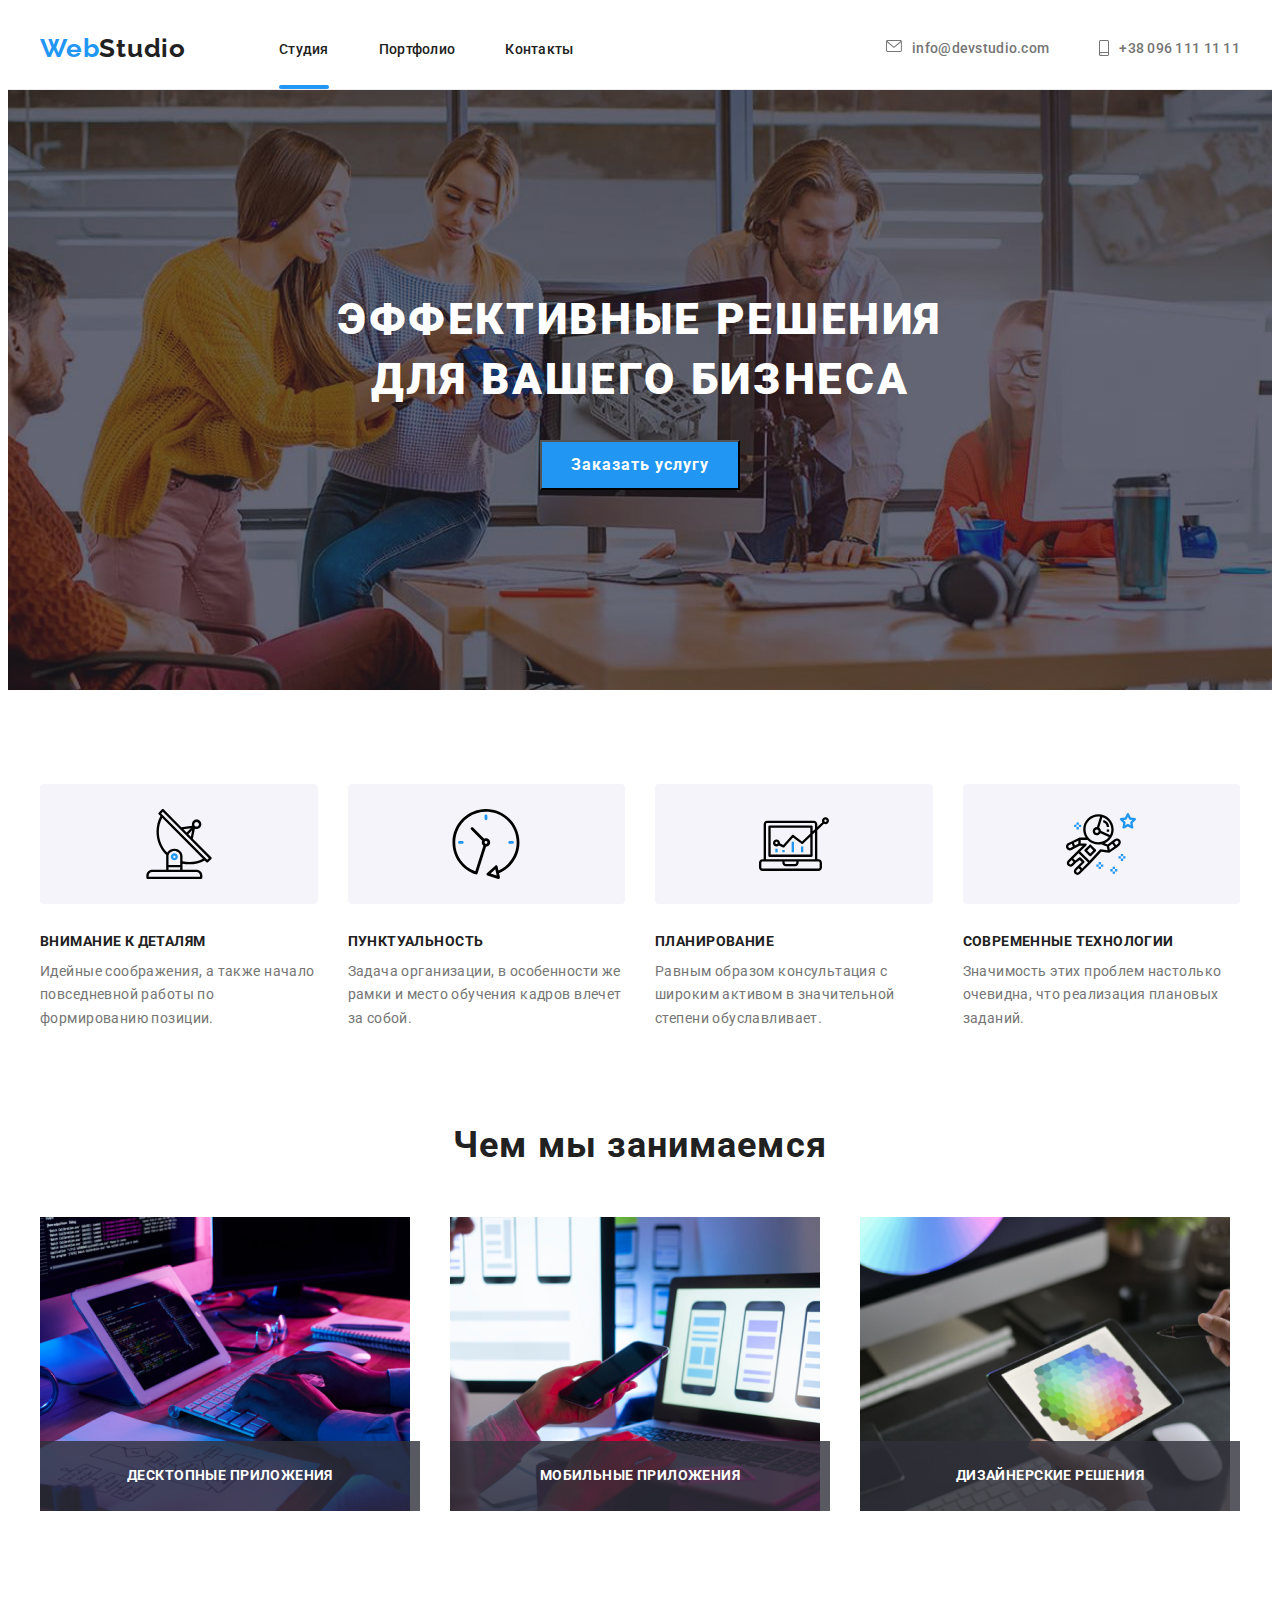
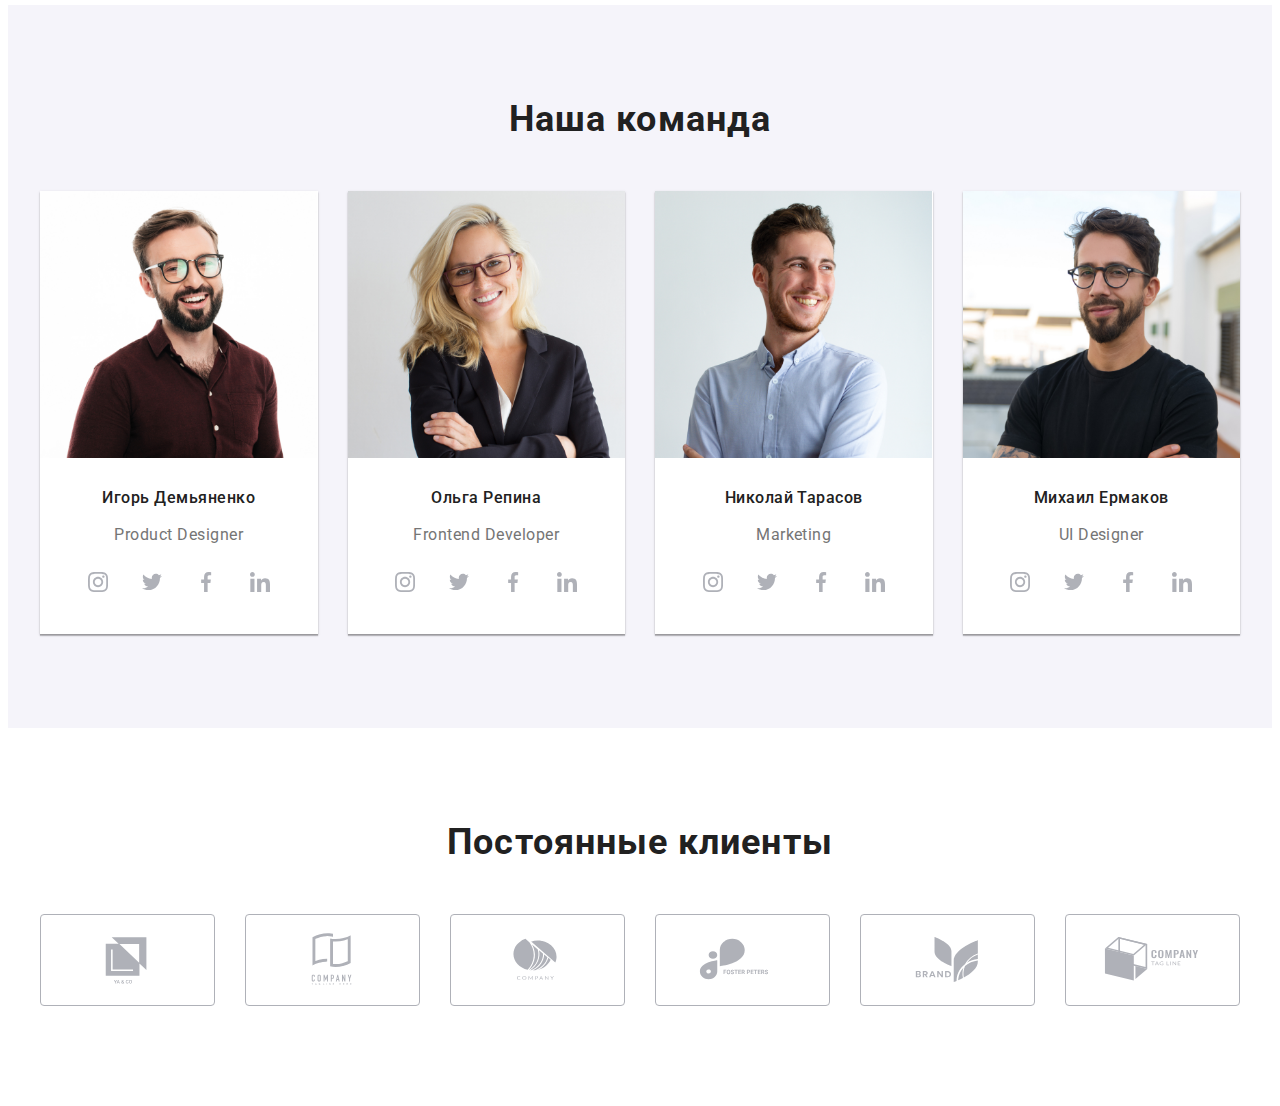
==== commit daee6798: "add" ====
--- a/index.html
+++ b/index.html
@@ -403,7 +403,6 @@
     <section class="clients">
         <div class="container">
             <h2 class="title-clients">Постоянные клиенты</h2>
-            <div class="clients-about">
             <ul class="clients-list list">
                 <li class="clients-item">
                     <a href="" class="clients-link">
@@ -412,8 +411,7 @@
                         </svg>
                     </a>
                 </li>
-            </ul>
-            <ul class="clients-list list">
+            
                 <li class="clients-item">
                     <a href="" class="clients-link">
                         <svg class="clients-icon" width="106" height="60">
@@ -421,8 +419,7 @@
                         </svg>
                     </a>
                 </li>
-            </ul>
-            <ul class="clients-list list">
+            
                 <li class="clients-item">
                     <a href="" class="clients-link">
                         <svg class="clients-icon" width="106" height="60">
@@ -430,8 +427,7 @@
                         </svg>
                     </a>
                 </li>
-            </ul>
-            <ul class="clients-list list">
+            
                 <li class="clients-item">
                     <a href="" class="clients-link">
                         <svg class="clients-icon" width="106" height="60">
@@ -439,8 +435,7 @@
                         </svg>
                     </a>
                 </li>
-            </ul>
-            <ul class="clients-list list">
+            
                 <li class="clients-item">
                     <a href="" class="clients-link">
                         <svg class="clients-icon" width="106" height="60">
@@ -448,8 +443,7 @@
                         </svg>
                     </a>
                 </li>
-            </ul>
-            <ul class="clients-list list">
+            
                 <li class="clients-item">
                     <a href="" class="clients-link">
                         <svg class="clients-icon" width="106" height="60">
@@ -458,7 +452,6 @@
                     </a>
                 </li>
             </ul>  
-            </div> 
         </div>
     </section>
     </main> 
--- a/css/main.min.css
+++ b/css/main.min.css
@@ -1,2 +1,2 @@
-:root{--primery-text-color: #212121;--second-text-color: #757575;--primary-title-color: #ffffff;--secondary-title-color: #212121;--accent-color: #2196F3}.visually-hidden{position:absolute;white-space:nowrap;width:1px;height:1px;overflow:hidden;border:0;padding:0;clip:rect(0 0 0 0);clip-path:inset(50%);margin:-1px}body{font-family:'Roboto', sans-serif}p,h1,h2,h3,h4,h5,h6{margin:0}ul{margin:0;padding:0}button{cursor:pointer}img{display:block}.list{list-style:none}.link{text-decoration:none}.container{padding-left:15px;padding-right:15px;margin-left:auto;margin-right:auto;width:100%}@media screen and (min-width: 480px){.container{max-width:480px}}@media screen and (min-width: 768px){.container{max-width:768px}}@media screen and (min-width: 1200px){.container{max-width:1200px}}.modal-btn{border:1px solid rgba(0,0,0,0.1);background-color:transparent;width:30px;height:30px;border-radius:50%;position:absolute;top:8px;right:10px;display:flex;align-items:center;justify-content:center;transition:color 250ms cubic-bezier(0.4, 0, 0.2, 1)}.modal-btn:hover,.modal-btn:focus{color:var(--accent-color)}.social-link{width:100%;height:100%;background-color:var(--primary-title-color);border-radius:50%;display:flex;align-items:center;justify-content:center;transition:background-color 250ms cubic-bezier(0.4, 0, 0.2, 1)}.social-link:hover,.social-link:focus{background-color:var(--accent-color)}.social-icon{fill:#AFB1B8;transition:fill 250ms cubic-bezier(0.4, 0, 0.2, 1)}.social-link:hover .social-icon,.social-link:focus .social-icon{fill:var(--primary-title-color)}.backdrop{width:100vw;height:100vh;background-color:rgba(47,48,58,0.4);position:fixed;top:0;transition:opacity 250ms cubic-bezier(0.4, 0, 0.2, 1),visibility 250ms cubic-bezier(0.4, 0, 0.2, 1)}.backdrop.is-hidden .modal{transform:translate(100%);transition:transform 500ms cubic-bezier(0.4, 0, 0.2, 1)}.backdrop.is-hidden{visibility:hidden;opacity:0;pointer-events:none}.modal{position:absolute;width:528px;min-height:581px;background-color:var(--primary-title-color);border-radius:4px;top:50%;left:50%;transform:translate(-50%, -50%);transition:transform 500ms cubic-bezier(0.4, 0, 0.2, 1);padding:40px}.modal-close-icon{fill:currentColor}.modal-form{display:flex;flex-direction:column}.modal-form-head{font-weight:700;font-size:20px;line-height:1.15;text-align:center;letter-spacing:0.03em;color:var(--primery-text-color);margin-bottom:12px}.modal-form-field{font-size:12px;line-height:1.16;letter-spacing:0.01em;color:var(--second-text-color);margin-bottom:10px}.modal-form-wraper{position:relative;display:block;margin-top:4px}.modal-form-input{width:100%;height:40px;padding-left:30px;border:1px solid rgba(33,33,33,0.2);border-radius:4px;transition:border-color 250ms cubic-bezier(0.4, 0, 0.2, 1)}.modal-form-input:focus{outline:none;border-color:var(--accent-color)}.modal-icon{position:absolute;top:50%;left:12px;transform:translateY(-50%);transition:fill 250ms cubic-bezier(0.4, 0, 0.2, 1)}.modal-form-input:focus+.modal-icon{fill:var(--accent-color)}.modal-form-message{width:100%;height:120px;margin-top:4px;padding:12px 16px;border:1px solid rgba(33,33,33,0.2);border-radius:4px;resize:none;transition:border-color 250ms cubic-bezier(0.4, 0, 0.2, 1)}.modal-form-message:focus{outline:none;border-color:var(--accent-color)}.modal-form-checkbox-label{display:flex;align-items:center;justify-content:center;margin-bottom:30px;font-size:14px;line-height:1.71;letter-spacing:0.03em;color:var(--second-text-color)}.modal-form-checkbox-label::before{display:block;content:'';width:15px;height:15px;margin-right:7px;border:2px solid #212121;cursor:pointer;transition:background-color 250ms cubic-bezier(0.4, 0, 0.2, 1)}.modal-form-checkbox:checked+.modal-form-checkbox-label::before{background-color:var(--accent-color);background-image:url(../images/check.svg);background-position:center;background-repeat:no-repeat;background-size:cover}.modal-form-checkbox:focus+.modal-form-checkbox-label::before{border-color:var(--accent-color)}.modal-form-checkbox-label-one{color:var(--accent-color)}.modal-form-button{display:flex;width:200px;height:50px;font-weight:700;font-size:16px;line-height:1.87;align-self:center;align-items:center;justify-content:center;letter-spacing:0.06em;color:var(--primary-title-color);background-color:var(--accent-color);border:none}.header{padding-top:16px;padding-bottom:16px;border-bottom:1px solid #ECECEC}@media screen and (min-width: 768px){.header{padding-top:26px;padding-bottom:26px}}@media screen and (min-width: 1200px){.header{padding-top:25px;padding-bottom:25px}}.header-container{display:flex;align-items:center;justify-content:space-between}.burger-btn{background-color:transparent;cursor:pointer;border:none;padding:0;line-height:0}.burger-btn:focus,.burger-btn:hover{fill:#2196F3}@media screen and (min-width: 768px){.burger-btn{display:none}}.burger-icon{width:40px;height:40px}.mobile-menu{position:fixed;z-index:100;top:0;left:0;width:100vw;height:100vh;padding:48px 40px;background-color:var(--primary-title-color);opacity:0;visibility:hidden;pointer-events:none;transition:opasity 250ms cubic-bezier(0.4, 0, 0.2, 1),visibility 250ms cubic-bezier(0.4, 0, 0.2, 1)}.mobile-menu:hover,.mobile-menu:focus{color:var(--accent-color)}.mobile-menu.is-open{opacity:1;visibility:visible;pointer-events:all}.close-btn{position:absolute;top:10px;right:10px;width:40px;height:40px;background-color:transparent;cursor:pointer;border:none;padding:0;line-height:0}.close-btn-icon{width:40px;height:40px}@media screen and (max-width: 767px){.site-nav{display:none}}@media screen and (min-width: 768px){.site-nav{display:flex;align-items:center}}@media screen and (max-width: 767px){.header-connect{display:none}}@media screen and (max-width: 767px){.header-nav{display:none}}.logo{font-family:Raleway;font-weight:700;font-size:26px;line-height:1.19;letter-spacing:0.03em;color:var(--primery-text-color)}.web{color:var(--accent-color)}.mobile-container{display:flex;flex-direction:column;justify-content:space-between;height:100%}.mobile{display:block}.mobile-menu-nav{margin:0;padding:0}.mobile-menu-nav-item:not(:last-child){margin-bottom:32px}.mobile-menu-nav-link{font-family:Roboto;font-style:normal;font-weight:500;font-size:40px;line-height:1.17;text-align:center;letter-spacing:0.02em;text-decoration:none;color:var(--primery-text-color)}.mobile-menu-nav-link:hover,.mobile-menu-nav-link:focus{color:var(--accent-color)}.mobile-contacts{margin-top:302px}.mobile-menu-contacts{margin-bottom:64px}.mobile-menu-contacts-item:not(:last-child){margin-bottom:32px}.mobile-menu-contacts-link{text-decoration:none;font-weight:500;font-size:34px;line-height:1.17;letter-spacing:0.02em;color:var(--accent-color)}.mobile-menu-contacts-link-mail{text-decoration:none;font-weight:500;font-size:24px;line-height:1.16;letter-spacing:0.02em;color:var(--second-text-color)}.social-mobile{display:flex;flex-wrap:wrap;margin-bottom:48px}.social-mobile-item:not(:last-child){padding-right:10px;border-right:1px solid rgba(33,33,33,0.2)}.social-mobile-item:not(:first-child){padding-left:10px}.social-mobile-link{text-decoration:none;font-weight:500;font-size:18px;line-height:1.22;letter-spacing:0.02em;color:#2196F3}.site-nav__item:not(:last-child){margin-right:50px}.header-logo{margin-right:93px}.header-nav{display:block;align-items:center}.site-nav__link{font-weight:500;font-size:14px;line-height:1.14;letter-spacing:0.02em;color:var(--primery-text-color);transition:color 250ms cubic-bezier(0.4, 0, 0.2, 1);position:relative}.site-nav__link:hover,.site-nav__link:focus{color:var(--accent-color)}.site-nav__link.current::after{content:'';width:100%;position:absolute;height:4px;border-radius:2px;display:block;bottom:-32px;background-color:var(--accent-color)}.nav-contacts{display:block;margin-left:auto;letter-spacing:0.02em;font-weight:500;font-size:14px;line-height:1.17;list-style:none}@media screen and (max-width: 767px){.nav-contacts{display:none}}@media screen and (min-width: 1200px){.nav-contacts{display:flex;align-items:center}}@media screen and (max-width: 1199px){.nav-contacts-item:not(:last-child){margin-bottom:10px}}@media screen and (min-width: 1200px){.nav-contacts-item:not(:last-child){margin-right:50px}}.nav-contacts-contact{display:flex;text-decoration:none;color:var(--second-text-color);transition:color 250ms cubic-bezier(0.4, 0, 0.2, 1)}.nav-contacts-contact:hover,.nav-contacts-contact:focus{color:var(--accent-color)}.header-connect{display:none}.header-connect-item:not(:last-child){margin-right:50px}.header-site__link{font-weight:500;font-size:14px;line-height:1.14;letter-spacing:0.02em;color:var(--second-text-color);transition:color 250ms cubic-bezier(0.4, 0, 0.2, 1)}.header-site__link:hover,.header-site__link:focus{color:var(--accent-color)}.header-tel__link{font-weight:500;font-size:14px;line-height:1.14;letter-spacing:0.02em;color:var(--second-text-color);transition:color 250ms cubic-bezier(0.4, 0, 0.2, 1)}.header-tel__link:hover,.header-tel__link:focus{color:var(--accent-color)}.contact-nav__icon{fill:currentColor;margin-right:10px;justify-content:center}.hero{padding-top:118px;padding-bottom:118px;background-color:var(--primery-text-color);background-image:linear-gradient(rgba(47,48,58,0.4), rgba(47,48,58,0.4)),url(../images/hero-bg.jpg);background-repeat:no-repeat;background-size:cover;background-position:center}@media screen and (min-width: 1200px){.hero{padding-top:200px;padding-bottom:200px}}.hero-title{margin:0 auto;max-width:360px;margin-bottom:30px;font-weight:900;letter-spacing:0.06em;text-align:center;text-transform:uppercase;color:var(--primary-title-color);font-size:26px;line-height:1.62}@media screen and (min-width: 1200px){.hero-title{max-width:696px}}@media screen and (min-width: 1200px){.hero-title{font-size:44px;line-height:1.36}}.hero-btn{display:block;margin:0 auto;background-repeat:4px;margin-top:30;margin-bottom:200;background-color:var(--accent-color)}.button{min-width:200px;height:50px;cursor:pointer;font-family:inherit;font-weight:bold;font-size:16px;line-height:1.87;letter-spacing:0.06em;color:var(--primary-title-color)}.about{padding-top:60px;padding-bottom:60px}@media screen and (min-width: 1200px){.about{padding-top:94px;padding-bottom:94px}}.third-title{margin-bottom:10px;text-align:center;font-weight:700;font-size:14px;line-height:1.14;letter-spacing:0.03em;text-transform:uppercase;color:var(--primery-text-color)}@media screen and (min-width: 768px){.third-title{text-align:left}}.about-list{margin-bottom:-30px}@media screen and (min-width: 768px){.about-list{display:flex;flex-wrap:wrap;margin-left:-30px}}.about-item{width:100%;margin-bottom:30px}@media screen and (min-width: 768px){.about-item{flex-basis:calc(100% / 2 - 30px);margin-left:30px}}@media screen and (min-width: 1200px){.about-item{flex-basis:calc(100% / 4 - 30px)}}.about-text{margin-top:10px;min-width:270px;font-size:14px;line-height:1.71;letter-spacing:0.03em;color:var(--second-text-color)}.about-icon{display:flex;align-items:center;justify-content:center;width:100%;height:120px;margin-bottom:30px;border-radius:4px;background-color:#F5F4FA}.about-icons:last-child{margin-right:0}.about-icons{margin-right:30px;justify-content:center;transition:fill 250ms linear}.about-icons:hover,.about-icons:focus{fill:var(--accent-color)}.section-command{padding-top:60px;padding-bottom:60px;background-color:#F5F4FA}@media screen and (min-width: 1200px){.section-command{padding-top:94px;padding-bottom:94px}}.title-command{margin-bottom:30px;font-weight:700;font-size:28px;line-height:1.16;text-align:center;letter-spacing:0.03em;color:var(--primery-text-color)}@media screen and (min-width: 1200px){.title-command{font-size:36px;margin-bottom:50px}}.title-list-command{margin-bottom:-30px}@media screen and (min-width: 768px){.title-list-command{display:flex;flex-wrap:wrap;margin-left:-30px}}.command-item{flex-basis:calc(100% / 4 -30px);margin-bottom:30px;background-color:var(--primary-title-color);box-shadow:0px 1px 3px rgba(0,0,0,0.12),0px 1px 1px rgba(0,0,0,0.14),0px 2px 1px rgba(0,0,0,0.2);width:100%}@media screen and (min-width: 768px){.command-item{flex-basis:calc(100% / 2 - 30px);margin-left:30px}}@media screen and (min-width: 1200px){.command-item{flex-basis:calc(100% / 4 - 30px)}}.img-command{display:block;max-width:100%;height:auto}.name{margin-top:0;margin-bottom:10px;font-weight:500;font-size:16px;line-height:1.19;text-align:center;letter-spacing:0.03em;color:var(--primery-text-color)}.command-item-desciption{padding-top:30px;padding-bottom:30px}.speciality{text-align:center;padding-top:8px;margin-bottom:16px;font-size:16px;line-height:1.19;letter-spacing:0.03em;color:var(--second-text-color)}.social-list{display:flex;text-align:center;justify-content:center}.social-item{width:44px;height:44px;margin-right:10px}.social-item:last-child{margin-right:0}.clients{padding-top:60px;padding-bottom:60px}@media screen and (min-width: 1200px){.clients{padding-top:94px;padding-bottom:94px}}.title-clients{margin-bottom:50px;font-weight:700;font-size:36px;line-height:1.16;text-align:center;letter-spacing:0.03em;color:var(--primery-text-color)}.clients-about{display:flex;flex-wrap:wrap}.clients-list{flex-basis:calc(100% / 2 - 30px);height:90px;margin-left:30px;margin-bottom:30px}@media screen and (min-width: 768px){.clients-list{flex-basis:calc(100% / 3 - 30px)}}@media screen and (min-width: 1200px){.clients-list{flex-basis:calc(100% / 6 - 30px)}}.clients-list:last-child{margin-right:0}.clients-item{margin-left:-30px;margin-bottom:-30px;background-position:center;background-repeat:no-repeat;border:1px solid #AFB1B8;border-radius:4px}.clients-item:hover,.clients-item:focus{border-color:var(--accent-color)}.clients-link{width:100%;height:100%;display:flex;align-items:center;justify-content:center;transition:background-color 250ms cubic-bezier(0.4, 0, 0.2, 1)}.clients-link:hover,.clients-link:focus{color:var(--accent-color)}.clients-icon{fill:#AFB1B8;transition:fill 250ms cubic-bezier(0.4, 0, 0.2, 1)}.clients-link:hover .clients-icon,.clients-link:focus .clients-icon{fill:var(--accent-color)}.footer-class{padding-top:60px;padding-bottom:60px;background-color:#2F303A}.logo-footer{display:block;margin-bottom:20px;color:var(--primary-title-color)}.footer-address{margin-bottom:9px;font-style:normal;font-size:14px;line-height:1.71;letter-spacing:0.03em;color:var(--primary-title-color)}.footer-list{font-size:14px;line-height:1.71;letter-spacing:0.03em;color:rgba(255,255,255,0.6)}.footer-item{margin-bottom:9px}.footer-header-site{font-size:14px;line-height:1.71;letter-spacing:0.03em;color:rgba(255,255,255,0.6);transition:color 250ms cubic-bezier(0.4, 0, 0.2, 1)}.footer-header-site:hover,.footer-header-site:focus{color:var(--accent-color)}.footer-header-tel{font-size:14px;line-height:1.71;letter-spacing:0.03em;color:rgba(255,255,255,0.6);transition:color 250ms cubic-bezier(0.4, 0, 0.2, 1)}.footer-header-tel:hover,.footer-header-tel:focus{color:var(--accent-color)}.footer-container{display:flex;align-items:baseline}.footer-right{padding-left:70px}.title-footer-right{padding-bottom:20px;font-weight:700;font-size:14px;line-height:1.14;letter-spacing:0.03em;text-transform:uppercase;color:var(--primary-title-color)}.footer-social-list{display:flex;justify-content:center}.footer-social-item{width:44px;height:44px;margin-right:10px}.footer-social-item:last-child{margin-right:0}.footer-social-icon{fill:var(--primary-title-color);transition:fill 250ms cubic-bezier(0.4, 0, 0.2, 1)}.footer-social-link:hover .footer-social-icon,.footer-social-link:focus .footer-social-icon{fill:var(--primary-title-color)}.footer-social-link{width:100%;height:100%;background-color:rgba(255,255,255,0.1);border-radius:50%;display:flex;align-items:center;justify-content:center;transition:background-color 250ms cubic-bezier(0.4, 0, 0.2, 1)}.footer-social-link:hover,.footer-social-link:focus{background-color:var(--accent-color)}.subscribe-tittle{margin-bottom:20px;font-weight:700;font-size:14px;line-height:1.14;letter-spacing:0.03em;text-transform:uppercase;color:var(--primary-title-color)}.subscribe-footer{margin-left:93px}.subscribe-footer-block{display:flex}.subscribe-form{margin-right:12px}.subscribe-input{width:358px;height:50px;display:inline-block;padding:15px 0 15px 15px;border:1px solid rgba(255,255,255,0.3);border-radius:4px;background-color:inherit;color:var(--primary-title-color)}.subscribe-button{display:flex;align-items:center;min-width:200px;height:50px;padding:10px 32px;border-radius:4px;border-color:transparent;font-size:16px;line-height:1.9;letter-spacing:0.06em;color:var(--primary-title-color);background-color:var(--accent-color);cursor:pointer;box-shadow:0px 4px 4px rgba(0,0,0,0.15)}.subscribe-icon{margin-left:10px}.visually{padding-top:94px;padding-bottom:94px}.visually-list{padding-bottom:50px;display:flex;margin-left:-8px;justify-content:center}.visually-btn{padding-top:6px;padding-bottom:6px;padding-right:22px;padding-left:22px;border:none;text-align:center;font-weight:500;font-size:16px;line-height:1.62;letter-spacing:0.03em;color:var(--primery-text-color);transition:color 250ms cubic-bezier(0.4, 0, 0.2, 1),background-color 250ms cubic-bezier(0.4, 0, 0.2, 1)}.visually-btn:hover,.visually-btn:focus{color:var(--primary-title-color);background-color:var(--accent-color)}.visually-item{flex-basis:calc(100% / 5 -8px);margin-left:8px}.hidden-list{display:flex;flex-wrap:wrap;margin-left:-30px;margin-bottom:-30px;font-weight:700;font-size:18px;line-height:2;letter-spacing:0.06em;color:var(--primery-text-color)}.hiden-item{flex-basis:calc(100% 9 -30px);margin-left:30px;margin-bottom:30px}.hiden-item:hover .hiden-picture-text{transform:translateY(0)}.hiden-about{padding-top:20px;padding-bottom:20px;padding-left:24px;padding-right:24px;border:1px solid #EEEEEE}.hidden-lines{font-weight:700;font-size:18px;line-height:2;letter-spacing:0.06em;color:var(--primery-text-color)}.hidden-text{padding-top:4px;font-weight:normal;font-size:16px;line-height:1.87;letter-spacing:0.03em;color:var(--second-text-color)}.hiden-link{display:block;color:var(--primery-text-color);text-decoration:none;transition:box-shadow 250ms cubic-bezier(0.4, 0, 0.2, 1)}.hiden-link:hover,.hiden-link:focus{box-shadow:0px 1px 1px rgba(0,0,0,0.12),0px 4px 4px rgba(0,0,0,0.06),1px 4px 6px rgba(0,0,0,0.16)}.hiden-item-wrap{position:relative;overflow:hidden}.hiden-picture-text{position:absolute;top:0;left:0;color:var(--primary-title-color);line-height:1.56;background-color:rgba(33,150,243,0.9);padding:63px 40px;height:100%;transform:translateY(100%);transition:transform 250ms cubic-bezier(0.4, 0, 0.2, 1)}.work-foto{display:none}@media screen and (min-width: 1200px){.work-foto{display:block;padding-bottom:94px}}.title{margin-bottom:50px;font-weight:700;font-size:36px;line-height:1.16;text-align:center;letter-spacing:0.03em;color:var(--primery-text-color)}.title-list{display:flex;margin-left:-30px}.title-item{flex-basis:calc(100% / 3 - 30px);margin-left:30px}.title-text-wrap{position:relative}.title-text{display:block;bottom:0;padding:0;padding-top:27px;padding-bottom:27px;width:100%;text-align:center;font-weight:700;font-size:14px;line-height:1.14;letter-spacing:0.03em;text-transform:uppercase;color:var(--primary-title-color);position:absolute;background-color:rgba(47,48,58,0.8)}
+:root{--primery-text-color: #212121;--second-text-color: #757575;--primary-title-color: #ffffff;--secondary-title-color: #212121;--accent-color: #2196F3}.visually-hidden{position:absolute;white-space:nowrap;width:1px;height:1px;overflow:hidden;border:0;padding:0;clip:rect(0 0 0 0);clip-path:inset(50%);margin:-1px}body{font-family:'Roboto', sans-serif}p,h1,h2,h3,h4,h5,h6{margin:0}ul{margin:0;padding:0}button{cursor:pointer}img{display:block}.list{list-style:none}.link{text-decoration:none}.container{padding-left:15px;padding-right:15px;margin-left:auto;margin-right:auto;width:100%}@media screen and (min-width: 480px){.container{max-width:480px}}@media screen and (min-width: 768px){.container{max-width:768px}}@media screen and (min-width: 1200px){.container{max-width:1200px}}.modal-btn{border:1px solid rgba(0,0,0,0.1);background-color:transparent;width:30px;height:30px;border-radius:50%;position:absolute;top:8px;right:10px;display:flex;align-items:center;justify-content:center;transition:color 250ms cubic-bezier(0.4, 0, 0.2, 1)}.modal-btn:hover,.modal-btn:focus{color:var(--accent-color)}.social-link{width:100%;height:100%;background-color:var(--primary-title-color);border-radius:50%;display:flex;align-items:center;justify-content:center;transition:background-color 250ms cubic-bezier(0.4, 0, 0.2, 1)}.social-link:hover,.social-link:focus{background-color:var(--accent-color)}.social-icon{fill:#AFB1B8;transition:fill 250ms cubic-bezier(0.4, 0, 0.2, 1)}.social-link:hover .social-icon,.social-link:focus .social-icon{fill:var(--primary-title-color)}.backdrop{width:100vw;height:100vh;background-color:rgba(47,48,58,0.4);position:fixed;top:0;transition:opacity 250ms cubic-bezier(0.4, 0, 0.2, 1),visibility 250ms cubic-bezier(0.4, 0, 0.2, 1)}.backdrop.is-hidden .modal{transform:translate(100%);transition:transform 500ms cubic-bezier(0.4, 0, 0.2, 1)}.backdrop.is-hidden{visibility:hidden;opacity:0;pointer-events:none}.modal{position:absolute;width:528px;min-height:581px;background-color:var(--primary-title-color);border-radius:4px;top:50%;left:50%;transform:translate(-50%, -50%);transition:transform 500ms cubic-bezier(0.4, 0, 0.2, 1);padding:40px}.modal-close-icon{fill:currentColor}.modal-form{display:flex;flex-direction:column}.modal-form-head{font-weight:700;font-size:20px;line-height:1.15;text-align:center;letter-spacing:0.03em;color:var(--primery-text-color);margin-bottom:12px}.modal-form-field{font-size:12px;line-height:1.16;letter-spacing:0.01em;color:var(--second-text-color);margin-bottom:10px}.modal-form-wraper{position:relative;display:block;margin-top:4px}.modal-form-input{width:100%;height:40px;padding-left:30px;border:1px solid rgba(33,33,33,0.2);border-radius:4px;transition:border-color 250ms cubic-bezier(0.4, 0, 0.2, 1)}.modal-form-input:focus{outline:none;border-color:var(--accent-color)}.modal-icon{position:absolute;top:50%;left:12px;transform:translateY(-50%);transition:fill 250ms cubic-bezier(0.4, 0, 0.2, 1)}.modal-form-input:focus+.modal-icon{fill:var(--accent-color)}.modal-form-message{width:100%;height:120px;margin-top:4px;padding:12px 16px;border:1px solid rgba(33,33,33,0.2);border-radius:4px;resize:none;transition:border-color 250ms cubic-bezier(0.4, 0, 0.2, 1)}.modal-form-message:focus{outline:none;border-color:var(--accent-color)}.modal-form-checkbox-label{display:flex;align-items:center;justify-content:center;margin-bottom:30px;font-size:14px;line-height:1.71;letter-spacing:0.03em;color:var(--second-text-color)}.modal-form-checkbox-label::before{display:block;content:'';width:15px;height:15px;margin-right:7px;border:2px solid #212121;cursor:pointer;transition:background-color 250ms cubic-bezier(0.4, 0, 0.2, 1)}.modal-form-checkbox:checked+.modal-form-checkbox-label::before{background-color:var(--accent-color);background-image:url(../images/check.svg);background-position:center;background-repeat:no-repeat;background-size:cover}.modal-form-checkbox:focus+.modal-form-checkbox-label::before{border-color:var(--accent-color)}.modal-form-checkbox-label-one{color:var(--accent-color)}.modal-form-button{display:flex;width:200px;height:50px;font-weight:700;font-size:16px;line-height:1.87;align-self:center;align-items:center;justify-content:center;letter-spacing:0.06em;color:var(--primary-title-color);background-color:var(--accent-color);border:none}.header{padding-top:16px;padding-bottom:16px;border-bottom:1px solid #ECECEC}@media screen and (min-width: 768px){.header{padding-top:26px;padding-bottom:26px}}@media screen and (min-width: 1200px){.header{padding-top:25px;padding-bottom:25px}}.header-container{display:flex;align-items:center;justify-content:space-between}.burger-btn{background-color:transparent;cursor:pointer;border:none;padding:0;line-height:0}.burger-btn:focus,.burger-btn:hover{fill:#2196F3}@media screen and (min-width: 768px){.burger-btn{display:none}}.burger-icon{width:40px;height:40px}.mobile-menu{position:fixed;z-index:100;top:0;left:0;width:100vw;height:100vh;padding:48px 40px;background-color:var(--primary-title-color);opacity:0;visibility:hidden;pointer-events:none;transition:opasity 250ms cubic-bezier(0.4, 0, 0.2, 1),visibility 250ms cubic-bezier(0.4, 0, 0.2, 1)}.mobile-menu:hover,.mobile-menu:focus{color:var(--accent-color)}.mobile-menu.is-open{opacity:1;visibility:visible;pointer-events:all}.close-btn{position:absolute;top:10px;right:10px;width:40px;height:40px;background-color:transparent;cursor:pointer;border:none;padding:0;line-height:0}.close-btn-icon{width:40px;height:40px}@media screen and (max-width: 767px){.site-nav{display:none}}@media screen and (min-width: 768px){.site-nav{display:flex;align-items:center}}@media screen and (max-width: 767px){.header-connect{display:none}}@media screen and (max-width: 767px){.header-nav{display:none}}.logo{font-family:Raleway;font-weight:700;font-size:26px;line-height:1.19;letter-spacing:0.03em;color:var(--primery-text-color)}.web{color:var(--accent-color)}.mobile-container{display:flex;flex-direction:column;justify-content:space-between;height:100%}.mobile{display:block}.mobile-menu-nav{margin:0;padding:0}.mobile-menu-nav-item:not(:last-child){margin-bottom:32px}.mobile-menu-nav-link{font-family:Roboto;font-style:normal;font-weight:500;font-size:40px;line-height:1.17;text-align:center;letter-spacing:0.02em;text-decoration:none;color:var(--primery-text-color)}.mobile-menu-nav-link:hover,.mobile-menu-nav-link:focus{color:var(--accent-color)}.mobile-contacts{margin-top:302px}.mobile-menu-contacts{margin-bottom:64px}.mobile-menu-contacts-item:not(:last-child){margin-bottom:32px}.mobile-menu-contacts-link{text-decoration:none;font-weight:500;font-size:34px;line-height:1.17;letter-spacing:0.02em;color:var(--accent-color)}.mobile-menu-contacts-link-mail{text-decoration:none;font-weight:500;font-size:24px;line-height:1.16;letter-spacing:0.02em;color:var(--second-text-color)}.social-mobile{display:flex;flex-wrap:wrap;margin-bottom:48px}.social-mobile-item:not(:last-child){padding-right:10px;border-right:1px solid rgba(33,33,33,0.2)}.social-mobile-item:not(:first-child){padding-left:10px}.social-mobile-link{text-decoration:none;font-weight:500;font-size:18px;line-height:1.22;letter-spacing:0.02em;color:#2196F3}.site-nav__item:not(:last-child){margin-right:50px}.header-logo{margin-right:93px}.header-nav{display:block;align-items:center}.site-nav__link{font-weight:500;font-size:14px;line-height:1.14;letter-spacing:0.02em;color:var(--primery-text-color);transition:color 250ms cubic-bezier(0.4, 0, 0.2, 1);position:relative}.site-nav__link:hover,.site-nav__link:focus{color:var(--accent-color)}.site-nav__link.current::after{content:'';width:100%;position:absolute;height:4px;border-radius:2px;display:block;bottom:-32px;background-color:var(--accent-color)}.nav-contacts{display:block;margin-left:auto;letter-spacing:0.02em;font-weight:500;font-size:14px;line-height:1.17;list-style:none}@media screen and (max-width: 767px){.nav-contacts{display:none}}@media screen and (min-width: 1200px){.nav-contacts{display:flex;align-items:center}}@media screen and (max-width: 1199px){.nav-contacts-item:not(:last-child){margin-bottom:10px}}@media screen and (min-width: 1200px){.nav-contacts-item:not(:last-child){margin-right:50px}}.nav-contacts-contact{display:flex;text-decoration:none;color:var(--second-text-color);transition:color 250ms cubic-bezier(0.4, 0, 0.2, 1)}.nav-contacts-contact:hover,.nav-contacts-contact:focus{color:var(--accent-color)}.header-connect{display:none}.header-connect-item:not(:last-child){margin-right:50px}.header-site__link{font-weight:500;font-size:14px;line-height:1.14;letter-spacing:0.02em;color:var(--second-text-color);transition:color 250ms cubic-bezier(0.4, 0, 0.2, 1)}.header-site__link:hover,.header-site__link:focus{color:var(--accent-color)}.header-tel__link{font-weight:500;font-size:14px;line-height:1.14;letter-spacing:0.02em;color:var(--second-text-color);transition:color 250ms cubic-bezier(0.4, 0, 0.2, 1)}.header-tel__link:hover,.header-tel__link:focus{color:var(--accent-color)}.contact-nav__icon{fill:currentColor;margin-right:10px;justify-content:center}.hero{padding-top:118px;padding-bottom:118px;background-color:var(--primery-text-color);background-image:linear-gradient(rgba(47,48,58,0.4), rgba(47,48,58,0.4)),url(../images/hero-bg.jpg);background-repeat:no-repeat;background-size:cover;background-position:center}@media screen and (min-width: 1200px){.hero{padding-top:200px;padding-bottom:200px}}.hero-title{margin:0 auto;max-width:360px;margin-bottom:30px;font-weight:900;letter-spacing:0.06em;text-align:center;text-transform:uppercase;color:var(--primary-title-color);font-size:26px;line-height:1.62}@media screen and (min-width: 1200px){.hero-title{max-width:696px}}@media screen and (min-width: 1200px){.hero-title{font-size:44px;line-height:1.36}}.hero-btn{display:block;margin:0 auto;background-repeat:4px;margin-top:30;margin-bottom:200;background-color:var(--accent-color)}.button{min-width:200px;height:50px;cursor:pointer;font-family:inherit;font-weight:bold;font-size:16px;line-height:1.87;letter-spacing:0.06em;color:var(--primary-title-color)}.about{padding-top:60px;padding-bottom:60px}@media screen and (min-width: 1200px){.about{padding-top:94px;padding-bottom:94px}}.third-title{margin-bottom:10px;text-align:center;font-weight:700;font-size:14px;line-height:1.14;letter-spacing:0.03em;text-transform:uppercase;color:var(--primery-text-color)}@media screen and (min-width: 768px){.third-title{text-align:left}}.about-list{margin-bottom:-30px}@media screen and (min-width: 768px){.about-list{display:flex;flex-wrap:wrap;margin-left:-30px}}.about-item{width:100%;margin-bottom:30px}@media screen and (min-width: 768px){.about-item{flex-basis:calc(100% / 2 - 30px);margin-left:30px}}@media screen and (min-width: 1200px){.about-item{flex-basis:calc(100% / 4 - 30px)}}.about-text{margin-top:10px;min-width:270px;font-size:14px;line-height:1.71;letter-spacing:0.03em;color:var(--second-text-color)}.about-icon{display:flex;align-items:center;justify-content:center;width:100%;height:120px;margin-bottom:30px;border-radius:4px;background-color:#F5F4FA}.about-icons:last-child{margin-right:0}.about-icons{margin-right:30px;justify-content:center;transition:fill 250ms linear}.about-icons:hover,.about-icons:focus{fill:var(--accent-color)}.section-command{padding-top:60px;padding-bottom:60px;background-color:#F5F4FA}@media screen and (min-width: 1200px){.section-command{padding-top:94px;padding-bottom:94px}}.title-command{margin-bottom:30px;font-weight:700;font-size:28px;line-height:1.16;text-align:center;letter-spacing:0.03em;color:var(--primery-text-color)}@media screen and (min-width: 1200px){.title-command{font-size:36px;margin-bottom:50px}}.title-list-command{margin-bottom:-30px}@media screen and (min-width: 768px){.title-list-command{display:flex;flex-wrap:wrap;margin-left:-30px}}.command-item{flex-basis:calc(100% / 4 -30px);margin-bottom:30px;background-color:var(--primary-title-color);box-shadow:0px 1px 3px rgba(0,0,0,0.12),0px 1px 1px rgba(0,0,0,0.14),0px 2px 1px rgba(0,0,0,0.2);width:100%}@media screen and (min-width: 768px){.command-item{flex-basis:calc(100% / 2 - 30px);margin-left:30px}}@media screen and (min-width: 1200px){.command-item{flex-basis:calc(100% / 4 - 30px)}}.img-command{display:block;max-width:100%;height:auto}.name{margin-top:0;margin-bottom:10px;font-weight:500;font-size:16px;line-height:1.19;text-align:center;letter-spacing:0.03em;color:var(--primery-text-color)}.command-item-desciption{padding-top:30px;padding-bottom:30px}.speciality{text-align:center;padding-top:8px;margin-bottom:16px;font-size:16px;line-height:1.19;letter-spacing:0.03em;color:var(--second-text-color)}.social-list{display:flex;text-align:center;justify-content:center}.social-item{width:44px;height:44px;margin-right:10px}.social-item:last-child{margin-right:0}.clients{padding-top:60px;padding-bottom:60px}@media screen and (min-width: 1200px){.clients{padding-top:94px;padding-bottom:94px}}.title-clients{margin-bottom:50px;font-weight:700;font-size:36px;line-height:1.16;text-align:center;letter-spacing:0.03em;color:var(--primery-text-color)}.clients-list{display:flex;flex-wrap:wrap;margin-left:-30px;margin-bottom:-30px}.clients-item{height:90px;flex-basis:calc(100% / 2 - 30px);margin-left:30px;margin-bottom:30px}@media screen and (min-width: 768px){.clients-item{flex-basis:calc(100% / 3 - 30px)}}@media screen and (min-width: 1200px){.clients-item{flex-basis:calc(100% / 6 - 30px)}}.clients-link{display:flex;justify-content:center;align-items:center;height:92px;color:#AFB1B8;border:1px solid #AFB1B8;box-sizing:border-box;border-radius:4px;transition:background-color 250ms cubic-bezier(0.4, 0, 0.2, 1);border-color:#AFB1B8}.clients-link:hover,.clients-link:focus{border-color:var(--accent-color);color:var(--accent-color)}.clients-icon{fill:#AFB1B8;transition:fill 250ms cubic-bezier(0.4, 0, 0.2, 1)}.clients-link:hover .clients-icon,.clients-link:focus .clients-icon{fill:var(--accent-color)}.footer-class{padding-top:60px;padding-bottom:60px;background-color:#2F303A}.logo-footer{display:block;margin-bottom:20px;color:var(--primary-title-color)}.footer-address{margin-bottom:9px;font-style:normal;font-size:14px;line-height:1.71;letter-spacing:0.03em;color:var(--primary-title-color)}.footer-list{font-size:14px;line-height:1.71;letter-spacing:0.03em;color:rgba(255,255,255,0.6)}.footer-item{margin-bottom:9px}.footer-header-site{font-size:14px;line-height:1.71;letter-spacing:0.03em;color:rgba(255,255,255,0.6);transition:color 250ms cubic-bezier(0.4, 0, 0.2, 1)}.footer-header-site:hover,.footer-header-site:focus{color:var(--accent-color)}.footer-header-tel{font-size:14px;line-height:1.71;letter-spacing:0.03em;color:rgba(255,255,255,0.6);transition:color 250ms cubic-bezier(0.4, 0, 0.2, 1)}.footer-header-tel:hover,.footer-header-tel:focus{color:var(--accent-color)}.footer-container{display:flex;align-items:baseline}.footer-right{padding-left:70px}.title-footer-right{padding-bottom:20px;font-weight:700;font-size:14px;line-height:1.14;letter-spacing:0.03em;text-transform:uppercase;color:var(--primary-title-color)}.footer-social-list{display:flex;justify-content:center}.footer-social-item{width:44px;height:44px;margin-right:10px}.footer-social-item:last-child{margin-right:0}.footer-social-icon{fill:var(--primary-title-color);transition:fill 250ms cubic-bezier(0.4, 0, 0.2, 1)}.footer-social-link:hover .footer-social-icon,.footer-social-link:focus .footer-social-icon{fill:var(--primary-title-color)}.footer-social-link{width:100%;height:100%;background-color:rgba(255,255,255,0.1);border-radius:50%;display:flex;align-items:center;justify-content:center;transition:background-color 250ms cubic-bezier(0.4, 0, 0.2, 1)}.footer-social-link:hover,.footer-social-link:focus{background-color:var(--accent-color)}.subscribe-tittle{margin-bottom:20px;font-weight:700;font-size:14px;line-height:1.14;letter-spacing:0.03em;text-transform:uppercase;color:var(--primary-title-color)}.subscribe-footer{margin-left:93px}.subscribe-footer-block{display:flex}.subscribe-form{margin-right:12px}.subscribe-input{width:358px;height:50px;display:inline-block;padding:15px 0 15px 15px;border:1px solid rgba(255,255,255,0.3);border-radius:4px;background-color:inherit;color:var(--primary-title-color)}.subscribe-button{display:flex;align-items:center;min-width:200px;height:50px;padding:10px 32px;border-radius:4px;border-color:transparent;font-size:16px;line-height:1.9;letter-spacing:0.06em;color:var(--primary-title-color);background-color:var(--accent-color);cursor:pointer;box-shadow:0px 4px 4px rgba(0,0,0,0.15)}.subscribe-icon{margin-left:10px}.visually{padding-top:94px;padding-bottom:94px}.visually-list{padding-bottom:50px;display:flex;margin-left:-8px;justify-content:center}.visually-btn{padding-top:6px;padding-bottom:6px;padding-right:22px;padding-left:22px;border:none;text-align:center;font-weight:500;font-size:16px;line-height:1.62;letter-spacing:0.03em;color:var(--primery-text-color);transition:color 250ms cubic-bezier(0.4, 0, 0.2, 1),background-color 250ms cubic-bezier(0.4, 0, 0.2, 1)}.visually-btn:hover,.visually-btn:focus{color:var(--primary-title-color);background-color:var(--accent-color)}.visually-item{flex-basis:calc(100% / 5 -8px);margin-left:8px}.hidden-list{display:flex;flex-wrap:wrap;margin-left:-30px;margin-bottom:-30px;font-weight:700;font-size:18px;line-height:2;letter-spacing:0.06em;color:var(--primery-text-color)}.hiden-item{flex-basis:calc(100% 9 -30px);margin-left:30px;margin-bottom:30px}.hiden-item:hover .hiden-picture-text{transform:translateY(0)}.hiden-about{padding-top:20px;padding-bottom:20px;padding-left:24px;padding-right:24px;border:1px solid #EEEEEE}.hidden-lines{font-weight:700;font-size:18px;line-height:2;letter-spacing:0.06em;color:var(--primery-text-color)}.hidden-text{padding-top:4px;font-weight:normal;font-size:16px;line-height:1.87;letter-spacing:0.03em;color:var(--second-text-color)}.hiden-link{display:block;color:var(--primery-text-color);text-decoration:none;transition:box-shadow 250ms cubic-bezier(0.4, 0, 0.2, 1)}.hiden-link:hover,.hiden-link:focus{box-shadow:0px 1px 1px rgba(0,0,0,0.12),0px 4px 4px rgba(0,0,0,0.06),1px 4px 6px rgba(0,0,0,0.16)}.hiden-item-wrap{position:relative;overflow:hidden}.hiden-picture-text{position:absolute;top:0;left:0;color:var(--primary-title-color);line-height:1.56;background-color:rgba(33,150,243,0.9);padding:63px 40px;height:100%;transform:translateY(100%);transition:transform 250ms cubic-bezier(0.4, 0, 0.2, 1)}.work-foto{display:none}@media screen and (min-width: 1200px){.work-foto{display:block;padding-bottom:94px}}.title{margin-bottom:50px;font-weight:700;font-size:36px;line-height:1.16;text-align:center;letter-spacing:0.03em;color:var(--primery-text-color)}.title-list{display:flex;margin-left:-30px}.title-item{flex-basis:calc(100% / 3 - 30px);margin-left:30px}.title-text-wrap{position:relative}.title-text{display:block;bottom:0;padding:0;padding-top:27px;padding-bottom:27px;width:100%;text-align:center;font-weight:700;font-size:14px;line-height:1.14;letter-spacing:0.03em;text-transform:uppercase;color:var(--primary-title-color);position:absolute;background-color:rgba(47,48,58,0.8)}
 /*# sourceMappingURL=main.min.css.map */